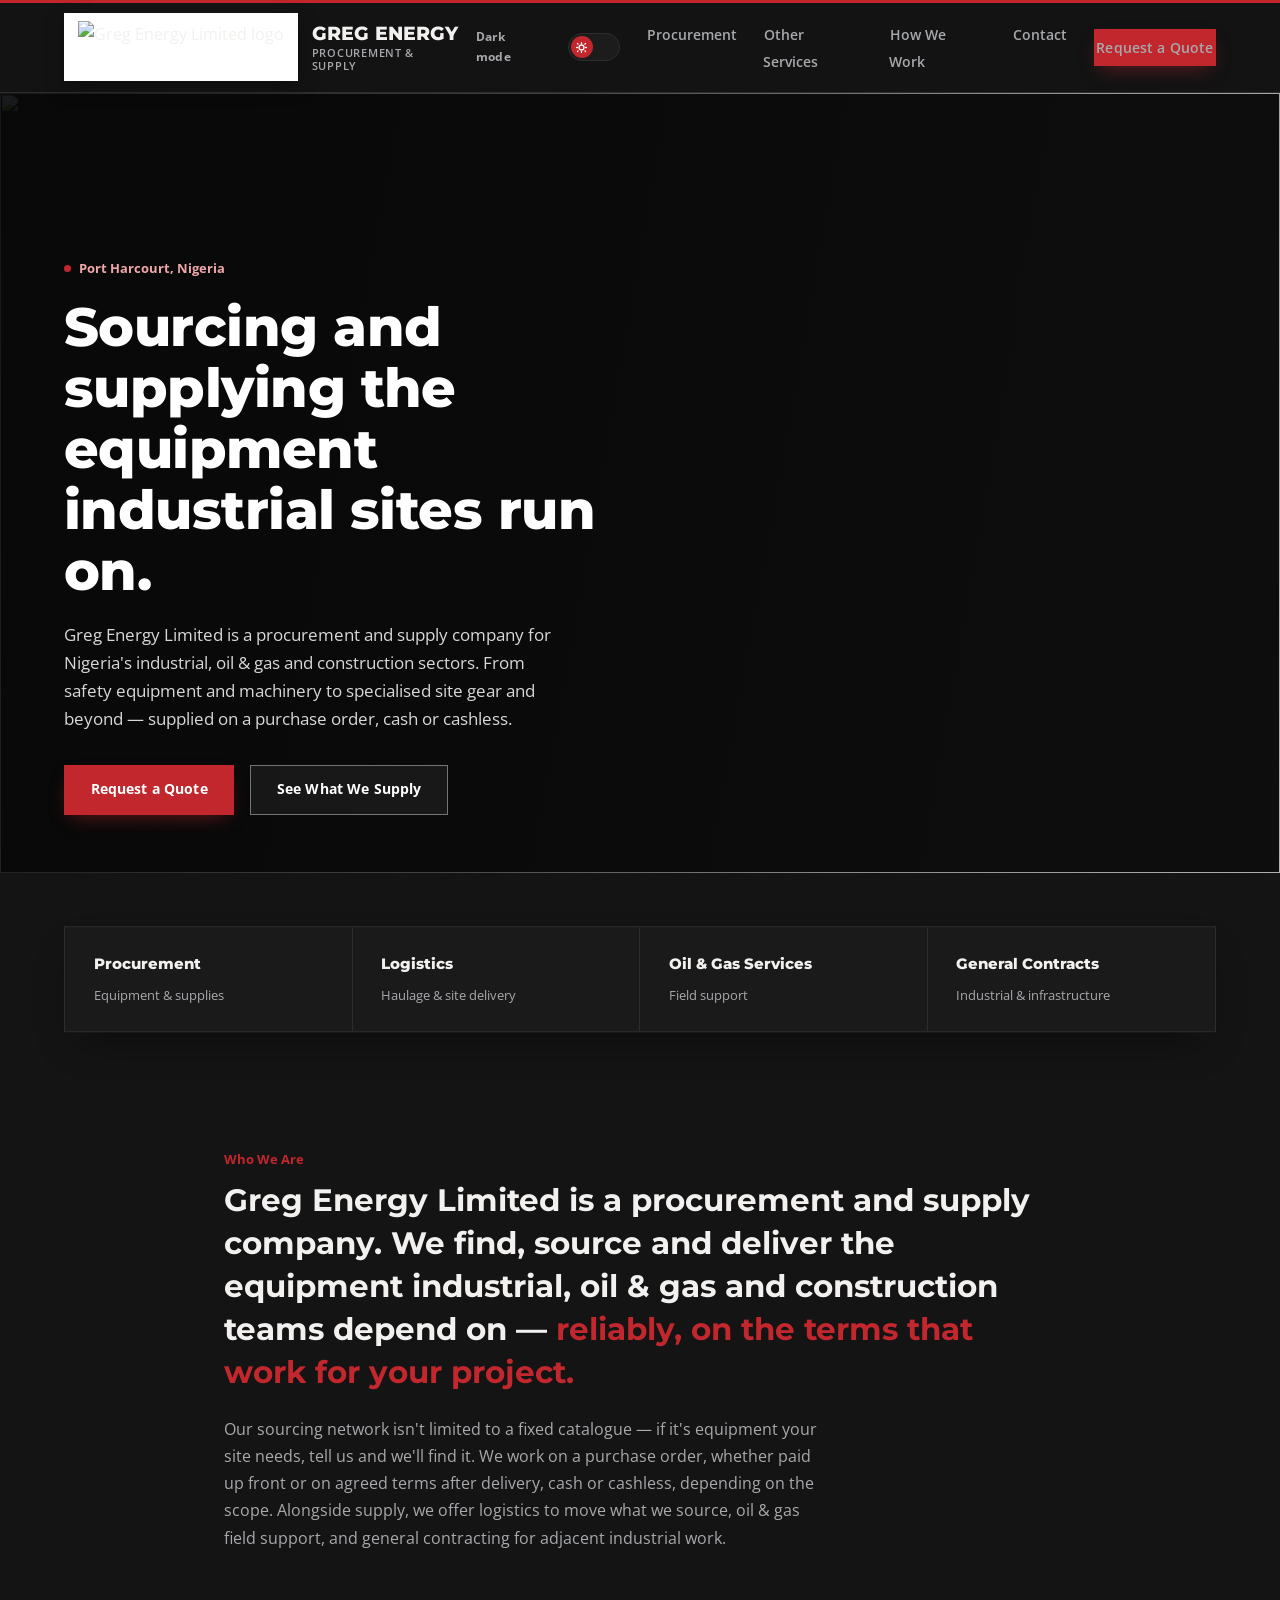
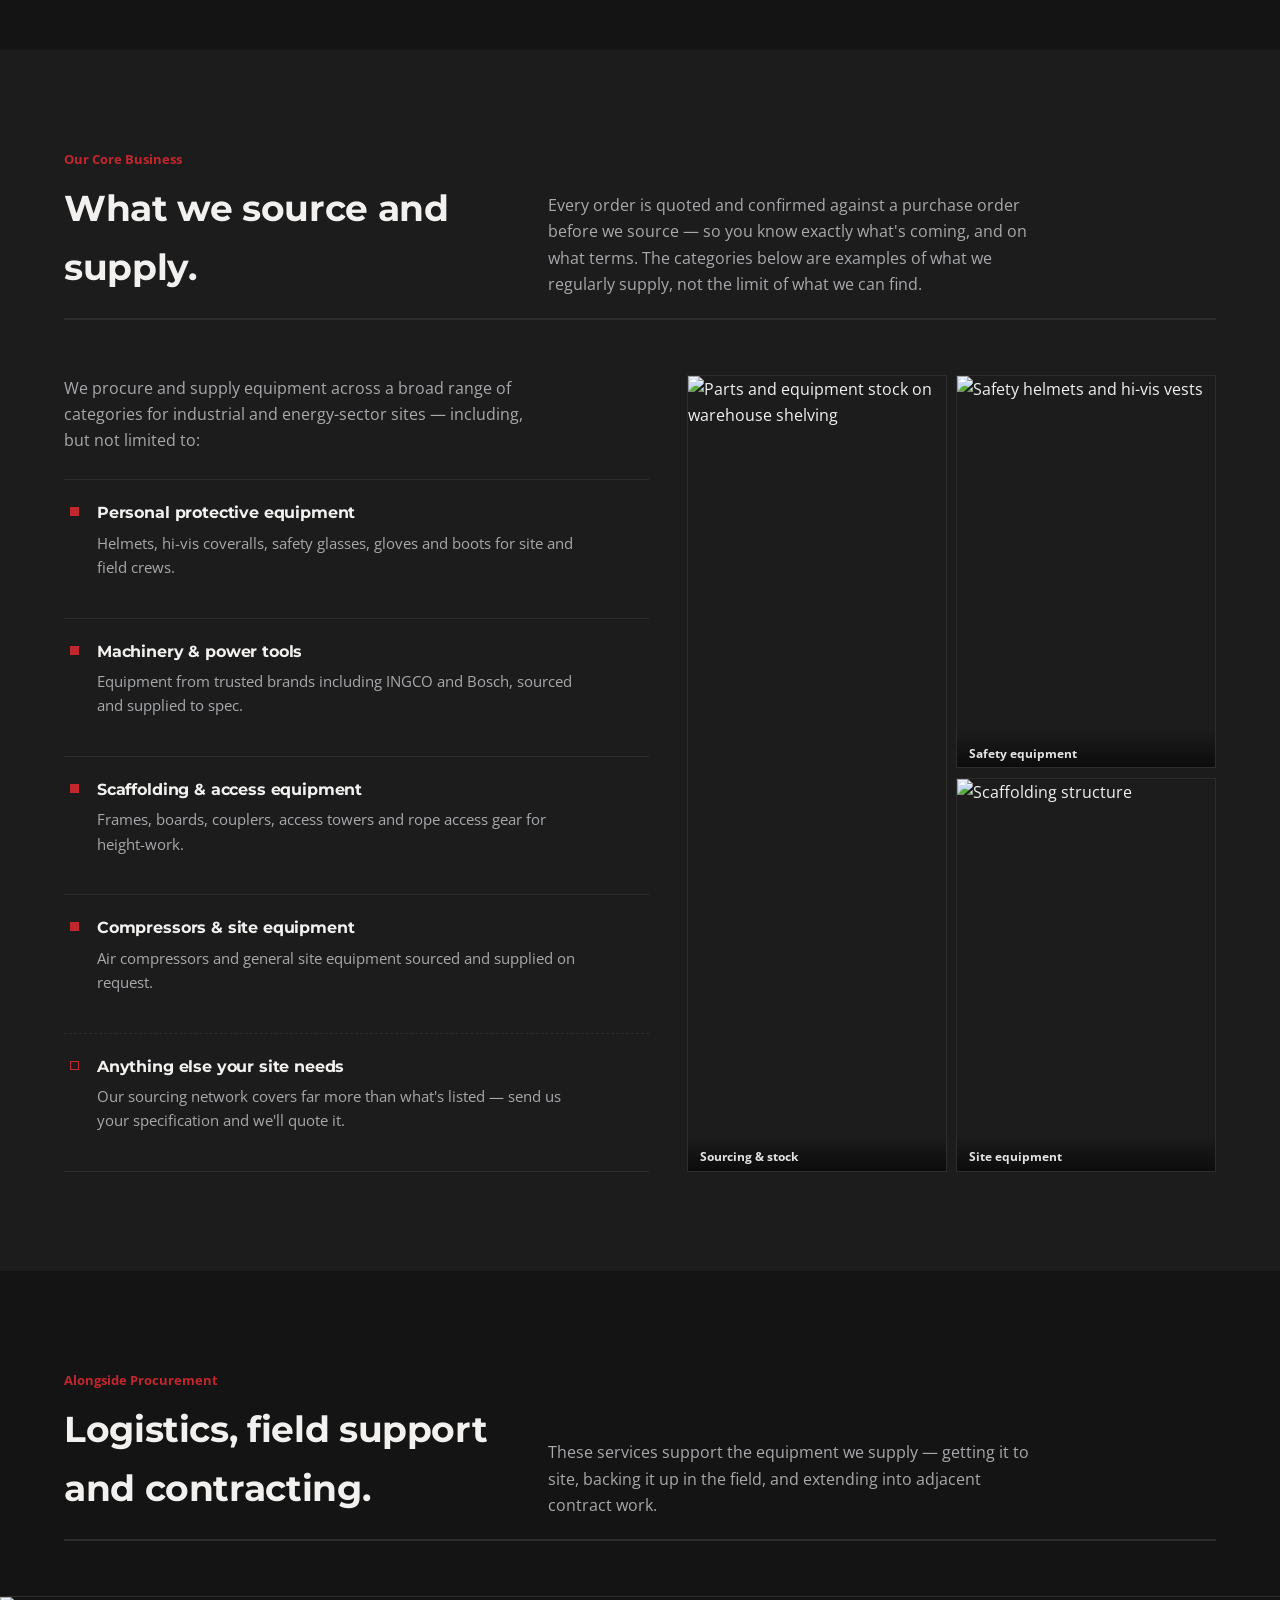
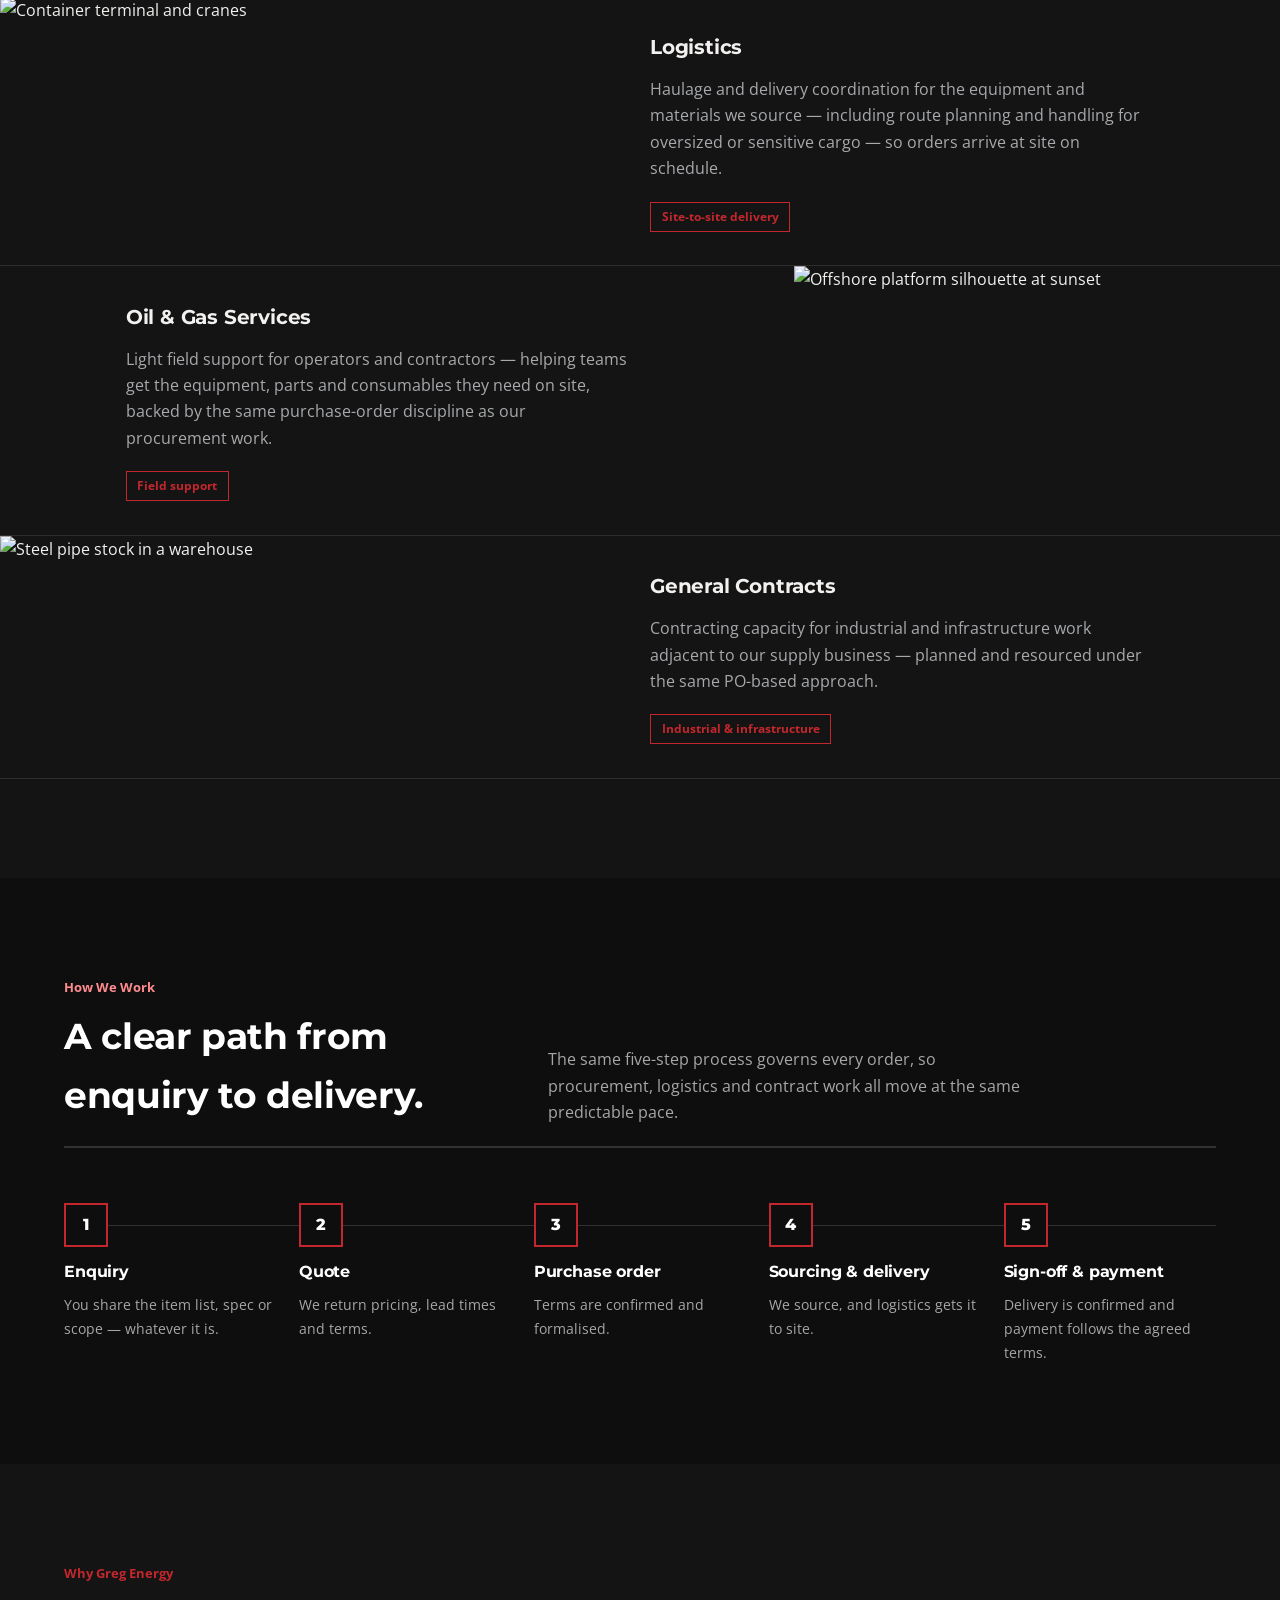
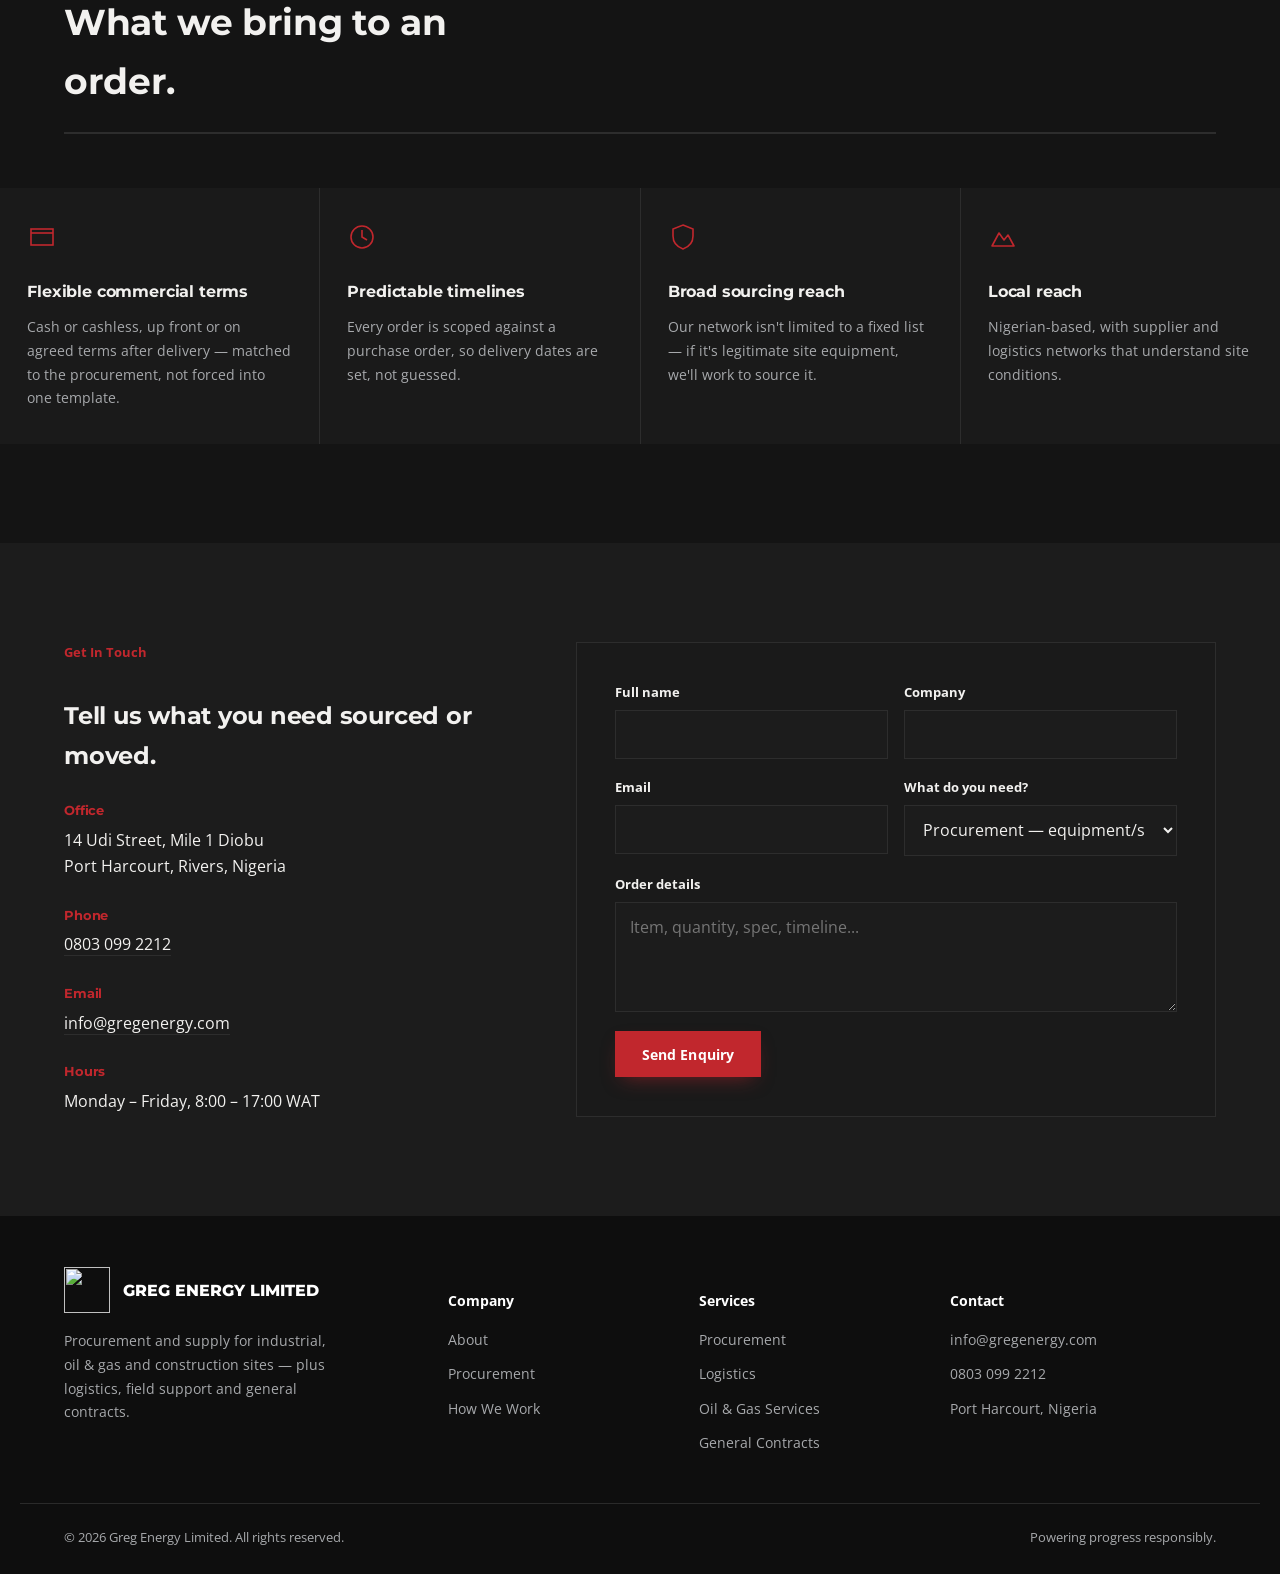
==== index.html @ b5741f20 "initial commit" ====
<!DOCTYPE html>
<html lang="en" data-theme="dark">
<head>
<meta charset="UTF-8">
<meta name="viewport" content="width=device-width, initial-scale=1.0, viewport-fit=cover">
<meta name="theme-color" content="#141414">
<title>Greg Energy Limited — Procurement &amp; Supply</title>
<meta name="description" content="Greg Energy Limited sources and supplies equipment for industrial, oil &amp; gas and construction sites — plus logistics, field support and general contracting.">
<link rel="preconnect" href="https://fonts.googleapis.com">
<link rel="preconnect" href="https://fonts.gstatic.com" crossorigin>
<link href="https://fonts.googleapis.com/css2?family=Montserrat:wght@600;700;800&family=Open+Sans:wght@400;500;600;700&display=swap" rel="stylesheet">
<style>
  :root{
    --red:#C1272D;
    --red-light:#E14A50;
    --red-dark:#8f1c21;
    --charcoal:#1A1A1A;
    --steel:#A7A9AC;
    --white:#FFFFFF;
    --max:1240px;
    --gap:clamp(1.5rem,3vw,3rem);
    --ease:cubic-bezier(.22,.85,.32,1);
  }

  /* ---- Dark theme (default) ---- */
  html[data-theme="dark"]{
    --bg:#141414; --bg-elevated:#1c1c1c; --bg-deep:#0e0e0e;
    --text:#F2F1EF; --text-muted:#A7A9AC; --text-faint:#7c7d7f;
    --border:#2d2d2d; --surface:#1a1a1a; --surface-hover:#222222;
    --nav-bg:rgba(20,20,20,0.82);
    --shadow:0 18px 40px -18px rgba(0,0,0,0.6);
    --input-bg:#1c1c1c;
  }
  /* ---- Light theme ---- */
  html[data-theme="light"]{
    --bg:#FFFFFF; --bg-elevated:#F4F4F3; --bg-deep:#1A1A1A;
    --text:#151515; --text-muted:#57585a; --text-faint:#8a8b8d;
    --border:#E7E7E8; --surface:#FFFFFF; --surface-hover:#F7F7F6;
    --nav-bg:rgba(255,255,255,0.88);
    --shadow:0 18px 40px -18px rgba(20,20,20,0.16);
    --input-bg:#FFFFFF;
  }

  *{box-sizing:border-box;-webkit-tap-highlight-color:transparent;}
  html{scroll-behavior:smooth;}
  body{margin:0;font-family:'Open Sans',sans-serif;color:var(--text);background:var(--bg);-webkit-font-smoothing:antialiased;line-height:1.65;overflow-x:hidden;transition:background 0.35s var(--ease), color 0.35s var(--ease);}
  body.menu-open{overflow:hidden;}
  h1,h2,h3,h4{font-family:'Montserrat',sans-serif;margin:0;color:var(--text);letter-spacing:-0.01em;}
  p{margin:0;}
  a{color:inherit;text-decoration:none;}
  img{max-width:100%;display:block;}
  .wrap{max-width:var(--max);margin:0 auto;padding:0 clamp(1.25rem,4vw,2.75rem);}
  ul{margin:0;padding:0;list-style:none;}
  button{font-family:inherit;cursor:pointer;}
  ::selection{background:var(--red);color:#fff;}
  a:focus-visible, button:focus-visible, input:focus-visible, textarea:focus-visible, select:focus-visible{outline:2px solid var(--red);outline-offset:3px;}
  @media (prefers-reduced-motion: reduce){*{animation-duration:0.001ms !important; animation-iteration-count:1 !important; transition-duration:0.001ms !important; scroll-behavior:auto !important;}}

  /* ============ HEADER ============ */
  /* The header follows the page theme (dark bg in dark mode, white in light mode) — it does not force one fixed color. */
  header{position:sticky;top:0;z-index:100;background:var(--nav-bg);backdrop-filter:blur(12px);-webkit-backdrop-filter:blur(12px);border-bottom:1px solid var(--border);border-top:3px solid var(--red);transition:background 0.35s var(--ease), border-color 0.35s var(--ease);}
  .nav{display:flex;align-items:center;justify-content:space-between;padding:0.65rem clamp(1.25rem,4vw,2.75rem);max-width:var(--max);margin:0 auto;gap:1rem;}
  .brand{display:flex;align-items:center;gap:0.85rem;}
  /* The logo file itself never changes. In dark mode its black wordmark needs a light plate behind it to stay legible —
     that plate is a presentation choice for contrast, not an edit to the logo image. In light mode no plate is needed. */
  .logo-plate{display:flex;align-items:center;flex:none;transition:background 0.3s var(--ease), padding 0.3s var(--ease);}
  html[data-theme="dark"] .logo-plate{background:#fff;padding:8px 14px;box-shadow:0 6px 18px rgba(0,0,0,0.35);}
  .brand .logo-mark{height:52px;width:auto;object-fit:contain;display:block;}
  .brand-text{font-family:'Montserrat',sans-serif;font-weight:800;font-size:1.16rem;color:var(--text);line-height:1.15;}
  .brand-text span{display:block;font-family:'Open Sans',sans-serif;font-weight:600;font-size:0.66rem;color:var(--text-muted);letter-spacing:0.07em;margin-top:3px;}
  .nav-right{display:flex;align-items:center;gap:clamp(1rem,2vw,1.8rem);}
  .theme-label{font-size:0.76rem;font-weight:700;color:var(--text-muted);letter-spacing:0.02em;}
  .nav-links{display:flex;align-items:center;gap:clamp(1.1rem,2vw,2rem);}
  .nav-links a{font-size:0.89rem;font-weight:600;color:var(--text-muted);position:relative;padding:0.35rem 0.1rem;transition:color 0.25s var(--ease);}
  .nav-links a::after{content:"";position:absolute;left:50%;bottom:0;width:0;height:2px;background:var(--red);transition:width 0.3s var(--ease), left 0.3s var(--ease);}
  .nav-links a:hover{color:var(--text);}
  .nav-links a:hover::after{width:100%;left:0;}

  /* Theme toggle switch */
  .theme-toggle{
    position:relative;width:52px;height:28px;border-radius:999px;
    background:var(--bg-elevated);border:1px solid var(--border);
    display:inline-flex;align-items:center;padding:2px;flex:none;
    transition:background 0.3s var(--ease), border-color 0.3s var(--ease);
  }
  .theme-toggle .knob{
    width:22px;height:22px;border-radius:50%;background:var(--red);
    display:flex;align-items:center;justify-content:center;color:#fff;
    transform:translateX(0);transition:transform 0.32s var(--ease), background 0.3s var(--ease);
  }
  html[data-theme="light"] .theme-toggle .knob{transform:translateX(24px);}
  .theme-toggle svg{width:13px;height:13px;}

  /* Buttons — refined system */
  .btn{
    display:inline-flex;align-items:center;justify-content:center;gap:0.5rem;
    padding:0.8rem 1.6rem;font-weight:700;font-size:0.87rem;letter-spacing:0.01em;
    border:1.5px solid transparent;white-space:nowrap;position:relative;
    transition:transform 0.28s var(--ease), box-shadow 0.28s var(--ease), background 0.28s var(--ease), border-color 0.28s var(--ease), color 0.28s var(--ease);
  }
  .btn-primary{background:var(--red);color:#fff;border-color:var(--red);box-shadow:0 8px 20px -8px rgba(193,39,45,0.55);}
  .btn-primary:hover{background:var(--red-dark);border-color:var(--red-dark);transform:translateY(-2px);box-shadow:0 14px 28px -10px rgba(193,39,45,0.65);}
  .btn-primary:active{transform:translateY(0);box-shadow:0 6px 14px -8px rgba(193,39,45,0.5);}

  .btn-outline{background:transparent;color:var(--text);border-color:var(--border);}
  .btn-outline:hover{border-color:var(--text);background:var(--surface-hover);transform:translateY(-2px);}
  .btn-outline:active{transform:translateY(0);}

  .btn-outline-light{background:rgba(255,255,255,0.06);color:#fff;border-color:rgba(255,255,255,0.4);}
  .btn-outline-light:hover{background:#fff;color:var(--charcoal);border-color:#fff;transform:translateY(-2px);}

  .btn-ghost{background:transparent;color:var(--text-muted);border-color:transparent;padding:0.8rem 0.2rem;}
  .btn-ghost:hover{color:var(--red);}

  .menu-toggle{display:none;background:none;border:none;padding:0.6rem;min-width:44px;min-height:44px;}
  .menu-toggle span{display:block;width:22px;height:2px;background:var(--h-text);margin:5px 0;transition:transform 0.25s var(--ease), opacity 0.25s var(--ease);}
  .menu-toggle[aria-expanded="true"] span:nth-child(1){transform:translateY(7px) rotate(45deg);}
  .menu-toggle[aria-expanded="true"] span:nth-child(2){opacity:0;}
  .menu-toggle[aria-expanded="true"] span:nth-child(3){transform:translateY(-7px) rotate(-45deg);}

  /* ============ HERO ============ */
  .hero{position:relative;min-height:min(90vh,780px);display:flex;align-items:flex-end;overflow:hidden;background:var(--bg-deep);}
  .hero-bg{position:absolute;inset:0;z-index:0;overflow:hidden;}
  .hero-bg img{width:100%;height:100%;object-fit:cover;object-position:center 40%;animation:kenburns 26s ease-in-out infinite alternate;}
  @keyframes kenburns{from{transform:scale(1);}to{transform:scale(1.09);}}
  .hero-bg::after{content:"";position:absolute;inset:0;background:linear-gradient(100deg, rgba(8,8,8,0.92) 0%, rgba(8,8,8,0.68) 40%, rgba(8,8,8,0.28) 70%, rgba(8,8,8,0.08) 100%);}
  .hero-content{position:relative;z-index:2;padding:clamp(3rem,8vw,5rem) 0 clamp(2.4rem,6vw,3.6rem);width:100%;}
  .eyebrow{display:inline-flex;align-items:center;gap:0.5rem;color:#f0a6a9;font-size:0.82rem;font-weight:700;margin-bottom:1.1rem;}
  .eyebrow::before{content:"";width:7px;height:7px;background:var(--red);border-radius:50%;}
  .hero-content h1{color:#fff;font-size:clamp(2rem,4.4vw,3.4rem);font-weight:800;line-height:1.12;max-width:16ch;}
  .hero-content p.lede{color:#d8d8d8;font-size:1.06rem;max-width:50ch;margin-top:1.2rem;}
  .hero-ctas{display:flex;gap:1rem;margin-top:2rem;flex-wrap:wrap;}

  .hero-card{
    position:relative;z-index:3;background:var(--surface);
    max-width:var(--max);margin:0 auto;border:1px solid var(--border);
    transform:translateY(50%);display:grid;grid-template-columns:repeat(4,1fr);
    box-shadow:var(--shadow);
  }
  .hero-card > div{padding:1.5rem clamp(1rem,2.5vw,1.8rem);border-right:1px solid var(--border);transition:background 0.25s var(--ease);}
  .hero-card > div:hover{background:var(--surface-hover);}
  .hero-card > div:last-child{border-right:none;}
  .hero-card strong{display:block;font-family:'Montserrat',sans-serif;font-weight:800;color:var(--text);font-size:0.96rem;margin-bottom:0.3rem;}
  .hero-card span{color:var(--text-muted);font-size:0.82rem;}
  .hero-spacer{height:clamp(2.6rem,7vw,4.4rem);background:var(--bg);}

  /* ============ SECTIONS ============ */
  section{padding:clamp(3.6rem,8vw,6.2rem) 0;}
  .section-head{display:grid;grid-template-columns:0.8fr 1.2fr;gap:var(--gap);margin-bottom:clamp(2.2rem,5vw,3.4rem);align-items:end;border-bottom:2px solid var(--border);padding-bottom:1.3rem;}
  .section-head h2{font-size:clamp(1.6rem,2.8vw,2.3rem);}
  .section-head .lede{color:var(--text-muted);font-size:1rem;max-width:54ch;}
  .kicker{font-weight:700;color:var(--red);font-size:0.83rem;display:block;margin-bottom:0.5rem;}

  .section-alt{background:var(--bg-elevated);}

  /* Positioning */
  .positioning .wrap{max-width:920px;}
  .positioning p.big{font-family:'Montserrat',sans-serif;font-weight:700;font-size:clamp(1.3rem,2.6vw,1.95rem);line-height:1.38;color:var(--text);}
  .positioning p.big em{font-style:normal;color:var(--red);}
  .positioning p.sub{margin-top:1.3rem;color:var(--text-muted);font-size:1.03rem;max-width:66ch;}

  /* Procurement */
  .cat-grid{display:grid;grid-template-columns:1.05fr 0.95fr;gap:var(--gap);align-items:stretch;}
  .cat-copy p{color:var(--text-muted);font-size:1rem;margin-bottom:1.2rem;max-width:54ch;}
  .cat-items{display:grid;gap:0;margin-top:1.6rem;}
  .cat-item{display:flex;gap:1.1rem;padding:1.2rem 0.4rem;border-top:1px solid var(--border);align-items:flex-start;transition:padding-left 0.3s var(--ease), background 0.3s var(--ease);}
  .cat-item:last-child{border-bottom:1px solid var(--border);}
  .cat-item:hover{padding-left:0.9rem;background:var(--bg-elevated);}
  .cat-item .mark{flex:none;width:9px;height:9px;margin-top:0.5rem;background:var(--red);transition:transform 0.3s var(--ease);}
  .cat-item:hover .mark{transform:scale(1.5);}
  .cat-item div h4{font-size:1.03rem;margin-bottom:0.25rem;}
  .cat-item div p{color:var(--text-muted);font-size:0.92rem;}
  .cat-item.more{border-top:1px dashed var(--border);}
  .cat-item.more .mark{background:transparent;border:1.5px solid var(--red);}

  .cat-photos{display:grid;grid-template-columns:1fr 1fr;grid-template-rows:1fr 1fr;gap:0.6rem;}
  .cat-photos figure{margin:0;overflow:hidden;position:relative;border:1px solid var(--border);}
  .cat-photos img{width:100%;height:100%;object-fit:cover;transition:transform 0.6s var(--ease);}
  .cat-photos figure:hover img{transform:scale(1.08);}
  .cat-photos figure.tall{grid-row:span 2;}
  .cat-photos figcaption{position:absolute;left:0;right:0;bottom:0;background:linear-gradient(0deg, rgba(0,0,0,0.72), transparent);color:#fff;font-size:0.72rem;font-weight:700;padding:0.7rem 0.75rem 0.55rem;transform:translateY(4px);opacity:0.88;transition:transform 0.35s var(--ease), opacity 0.35s var(--ease);}
  .cat-photos figure:hover figcaption{transform:translateY(0);opacity:1;}

  /* Services strip */
  .services-list{display:grid;gap:0;}
  .service-row{display:grid;grid-template-columns:0.9fr 1.4fr;gap:var(--gap);padding:0;border-bottom:1px solid var(--border);align-items:stretch;}
  .service-row:first-child{border-top:1px solid var(--border);}
  .service-photo{position:relative;min-height:230px;overflow:hidden;}
  .service-photo img{width:100%;height:100%;object-fit:cover;position:absolute;inset:0;transition:transform 0.7s var(--ease);}
  .service-row:hover .service-photo img{transform:scale(1.06);}
  .service-text{padding:2.1rem 0;display:flex;flex-direction:column;justify-content:center;gap:0.75rem;}
  .service-text h3{font-size:1.28rem;transition:color 0.25s var(--ease);}
  .service-row:hover .service-text h3{color:var(--red);}
  .service-text p{color:var(--text-muted);max-width:56ch;}
  .service-text .tag{display:inline-flex;align-items:center;margin-top:0.5rem;font-size:0.76rem;font-weight:700;color:var(--red);border:1px solid var(--red);padding:0.25rem 0.65rem;width:fit-content;transition:background 0.25s var(--ease), color 0.25s var(--ease);}
  .service-row:hover .tag{background:var(--red);color:#fff;}
  @media (min-width:901px){
    .service-row:nth-child(even){grid-template-columns:1.4fr 0.9fr;}
    .service-row:nth-child(even) .service-photo{order:2;}
  }

  /* Process */
  .process{background:var(--bg-deep);color:#fff;}
  .process .section-head{border-bottom-color:#333;}
  .process .section-head h2, .process .kicker{color:#fff;}
  .process .kicker{color:#ff8b8f;}
  .process .lede{color:#a7a7a7;}
  .process-track{display:grid;grid-template-columns:repeat(5,1fr);gap:1.4rem;position:relative;}
  .process-track::before{content:"";position:absolute;top:22px;left:0;right:0;height:1px;background:rgba(255,255,255,0.14);}
  .step{position:relative;padding-top:3.5rem;}
  .step .dot{position:absolute;top:0;left:0;width:44px;height:44px;border:2px solid var(--red);background:var(--bg-deep);display:flex;align-items:center;justify-content:center;font-family:'Montserrat',sans-serif;font-weight:800;color:#fff;transition:background 0.3s var(--ease), transform 0.3s var(--ease);}
  .step:hover .dot{background:var(--red);transform:scale(1.08);}
  .step h4{color:#fff;font-size:1rem;margin-bottom:0.5rem;}
  .step p{color:#a7a7a7;font-size:0.9rem;}

  /* Why us */
  .why-grid{display:grid;grid-template-columns:repeat(4,1fr);gap:1px;background:var(--border);}
  .why-card{background:var(--surface);padding:2.1rem 1.7rem;transition:background 0.3s var(--ease), transform 0.3s var(--ease);position:relative;}
  .why-card::before{content:"";position:absolute;top:0;left:0;right:0;height:3px;background:var(--red);transform:scaleX(0);transform-origin:left;transition:transform 0.35s var(--ease);}
  .why-card:hover{background:var(--surface-hover);transform:translateY(-4px);}
  .why-card:hover::before{transform:scaleX(1);}
  .why-card svg{margin-bottom:1.2rem;}
  .why-card h3{font-size:1.03rem;margin-bottom:0.6rem;}
  .why-card p{color:var(--text-muted);font-size:0.9rem;}

  /* Contact */
  .contact-grid{display:grid;grid-template-columns:0.85fr 1.15fr;gap:var(--gap);}
  .contact-info{display:flex;flex-direction:column;gap:1.5rem;}
  .info-block h4{font-size:0.84rem;color:var(--red);font-weight:700;margin-bottom:0.4rem;}
  .info-block p{color:var(--text);font-size:0.98rem;}
  .info-block a{border-bottom:1px solid var(--border);transition:border-color 0.25s var(--ease), color 0.25s var(--ease);}
  .info-block a:hover{color:var(--red);border-color:var(--red);}
  .contact-form{background:var(--surface);border:1px solid var(--border);padding:clamp(1.7rem,3vw,2.5rem);}
  .form-row{display:grid;grid-template-columns:1fr 1fr;gap:1rem;}
  .field{margin-bottom:1.15rem;display:flex;flex-direction:column;gap:0.4rem;}
  .field label{font-size:0.82rem;font-weight:700;color:var(--text);}
  .field input,.field select,.field textarea{border:1px solid var(--border);background:var(--input-bg);padding:0.78rem 0.9rem;font-family:inherit;font-size:16px;color:var(--text);width:100%;transition:border-color 0.25s var(--ease), box-shadow 0.25s var(--ease);}
  .field textarea{resize:vertical;min-height:110px;}
  .field input:focus,.field select:focus,.field textarea:focus{border-color:var(--red);box-shadow:0 0 0 3px rgba(193,39,45,0.15);outline:none;}
  .field select{cursor:pointer;}

  /* Footer */
  footer{background:var(--bg-deep);color:var(--steel);padding:3.2rem 0 1.6rem;}
  .footer-grid{display:grid;grid-template-columns:1.3fr 0.8fr 0.8fr 1fr;gap:var(--gap);padding-bottom:2.4rem;border-bottom:1px solid #2a2a2a;}
  .footer-brand{display:flex;gap:0.8rem;align-items:center;margin-bottom:1rem;}
  .footer-brand .logo-chip{width:46px;height:46px;box-shadow:none;}
  .footer-brand img{height:100%;width:100%;object-fit:contain;}
  .footer-brand span{font-family:'Montserrat',sans-serif;font-weight:800;color:#fff;font-size:1.02rem;}
  footer h5{color:#fff;font-size:0.85rem;font-weight:700;margin-bottom:1rem;}
  footer ul li{margin-bottom:0.65rem;font-size:0.9rem;}
  footer ul li a{transition:color 0.25s var(--ease), padding-left 0.25s var(--ease);display:inline-block;}
  footer ul li a:hover{color:#fff;padding-left:4px;}
  .foot-bottom{padding-top:1.4rem;display:flex;justify-content:space-between;flex-wrap:wrap;gap:0.6rem;font-size:0.82rem;}

  .mobile-cta{display:none;}

  @media (max-width:900px){
    body{padding-bottom:72px;}
    .nav-right{gap:0.7rem;}
    .theme-label{display:none;}
    html[data-theme="dark"] .logo-plate{padding:6px 10px;}
    .brand .logo-mark{height:44px;}
    .brand-text{font-size:1rem;}
    .brand-text span{display:none;}
    .nav-links{position:fixed;top:64px;left:0;right:0;bottom:0;background:var(--bg);flex-direction:column;align-items:flex-start;gap:0;padding:0.5rem clamp(1.25rem,4vw,2.5rem) 1.2rem;border-bottom:1px solid var(--border);transform:translateY(-8px);opacity:0;pointer-events:none;transition:transform 0.22s var(--ease), opacity 0.22s var(--ease);overflow-y:auto;z-index:99;}
    .nav-links.open{transform:translateY(0);opacity:1;pointer-events:auto;}
    .nav-links a{padding:1.05rem 0;width:100%;font-size:1.05rem;border-bottom:1px solid var(--border);color:var(--text);}
    .nav-links a::after{display:none;}
    .nav-cta-item{display:none;} /* the sticky bottom bar already offers Request a Quote on mobile — no need to repeat it here */
    .menu-toggle{display:block;}
    .hero{min-height:auto;padding-top:1rem;}
    .hero-card{grid-template-columns:1fr 1fr;transform:none;margin-top:-1px;}
    .hero-card > div{border-bottom:1px solid var(--border);}
    .hero-spacer{display:none;}
    .section-head{grid-template-columns:1fr;}
    .cat-grid{grid-template-columns:1fr;}
    .cat-photos{display:flex;overflow-x:auto;scroll-snap-type:x mandatory;gap:0.7rem;grid-template-columns:unset;grid-template-rows:unset;-webkit-overflow-scrolling:touch;padding-bottom:0.4rem;}
    .cat-photos figure{flex:0 0 78%;scroll-snap-align:start;aspect-ratio:4/3;}
    .cat-photos figure.tall{grid-row:unset;}
    .service-row, .service-row:nth-child(even){grid-template-columns:1fr;}
    .service-row:nth-child(even) .service-photo{order:0;}
    .service-photo{min-height:200px;}
    .process-track{grid-template-columns:1fr 1fr;}
    .why-grid{grid-template-columns:1fr 1fr;}
    .contact-grid{grid-template-columns:1fr;}
    .form-row{grid-template-columns:1fr;}
    .footer-grid{grid-template-columns:1fr 1fr;}

    .mobile-cta{display:flex;position:fixed;bottom:0;left:0;right:0;z-index:90;background:var(--bg-deep);padding:0.65rem clamp(1rem,4vw,1.5rem);padding-bottom:calc(0.65rem + env(safe-area-inset-bottom));gap:0.6rem;box-shadow:0 -8px 24px rgba(0,0,0,0.3);}
    .mobile-cta a{flex:1;min-height:46px;}
  }
  @media (max-width:560px){
    .hero-card{grid-template-columns:1fr;}
    .cat-photos figure{flex:0 0 84%;}
    .process-track{grid-template-columns:1fr;}
    .process-track::before{display:none;}
    .why-grid{grid-template-columns:1fr;}
    .footer-grid{grid-template-columns:1fr;}
  }
  @media (hover:none){
    .btn-primary:hover, .btn-outline:hover, .btn-outline-light:hover{transform:none;}
  }
</style>
</head>
<body>

<header>
  <nav class="nav">
    <a href="#top" class="brand">
      <span class="logo-plate"><img class="logo-mark" src="assets/logo.png" alt="Greg Energy Limited logo"></span>
      <span class="brand-text">GREG ENERGY<span>PROCUREMENT &amp; SUPPLY</span></span>
    </a>
    <div class="nav-right">
      <span class="theme-label" id="themeLabel">Dark mode</span>
      <button class="theme-toggle" id="themeToggle" role="switch" aria-checked="true" aria-label="Toggle light and dark theme">
        <span class="knob">
          <svg id="knobIcon" viewBox="0 0 24 24" fill="none" stroke="currentColor" stroke-width="2.4" stroke-linecap="round"><path d="M12 3v1.5M12 19.5V21M4.6 4.6l1.1 1.1M18.3 18.3l1.1 1.1M3 12h1.5M19.5 12H21M4.6 19.4l1.1-1.1M18.3 5.7l1.1-1.1"/><circle cx="12" cy="12" r="4.6"/></svg>
        </span>
      </button>
      <button class="menu-toggle" aria-label="Toggle menu" aria-expanded="false" id="menuToggle"><span></span><span></span><span></span></button>
      <ul class="nav-links" id="navLinks">
        <li><a href="#procurement">Procurement</a></li>
        <li><a href="#services">Other Services</a></li>
        <li><a href="#process">How We Work</a></li>
        <li><a href="#contact">Contact</a></li>
        <li class="nav-cta-item"><a href="#contact" class="btn btn-primary">Request a Quote</a></li>
      </ul>
    </div>
  </nav>
</header>

<div class="mobile-cta">
  <a href="tel:08030992212" class="btn btn-outline-light">Call Us</a>
  <a href="#contact" class="btn btn-primary">Request a Quote</a>
</div>

<main id="top">

  <!-- HERO -->
  <section class="hero" style="padding:0;">
    <div class="hero-bg"><img src="assets/img/hero-port.jpg" alt=""></div>
    <div class="hero-content">
      <div class="wrap">
        <span class="eyebrow">Port Harcourt, Nigeria</span>
        <h1>Sourcing and supplying the equipment industrial sites run on.</h1>
        <p class="lede">Greg Energy Limited is a procurement and supply company for Nigeria's industrial, oil &amp; gas and construction sectors. From safety equipment and machinery to specialised site gear and beyond — supplied on a purchase order, cash or cashless.</p>
        <div class="hero-ctas">
          <a href="#contact" class="btn btn-primary">Request a Quote</a>
          <a href="#procurement" class="btn btn-outline-light">See What We Supply</a>
        </div>
      </div>
    </div>
  </section>
  <div class="wrap">
    <div class="hero-card">
      <div><strong>Procurement</strong><span>Equipment &amp; supplies</span></div>
      <div><strong>Logistics</strong><span>Haulage &amp; site delivery</span></div>
      <div><strong>Oil &amp; Gas Services</strong><span>Field support</span></div>
      <div><strong>General Contracts</strong><span>Industrial &amp; infrastructure</span></div>
    </div>
  </div>
  <div class="hero-spacer"></div>

  <!-- POSITIONING -->
  <section class="positioning" id="about">
    <div class="wrap">
      <span class="kicker">Who We Are</span>
      <p class="big">Greg Energy Limited is a procurement and supply company. We find, source and deliver the equipment industrial, oil &amp; gas and construction teams depend on — <em>reliably, on the terms that work for your project.</em></p>
      <p class="sub">Our sourcing network isn't limited to a fixed catalogue — if it's equipment your site needs, tell us and we'll find it. We work on a purchase order, whether paid up front or on agreed terms after delivery, cash or cashless, depending on the scope. Alongside supply, we offer logistics to move what we source, oil &amp; gas field support, and general contracting for adjacent industrial work.</p>
    </div>
  </section>

  <!-- PROCUREMENT -->
  <section id="procurement" class="section-alt">
    <div class="wrap">
      <div class="section-head">
        <div><span class="kicker">Our Core Business</span><h2>What we source and supply.</h2></div>
        <p class="lede">Every order is quoted and confirmed against a purchase order before we source — so you know exactly what's coming, and on what terms. The categories below are examples of what we regularly supply, not the limit of what we can find.</p>
      </div>
      <div class="cat-grid">
        <div class="cat-copy">
          <p>We procure and supply equipment across a broad range of categories for industrial and energy-sector sites — including, but not limited to:</p>
          <div class="cat-items">
            <div class="cat-item"><span class="mark"></span><div><h4>Personal protective equipment</h4><p>Helmets, hi-vis coveralls, safety glasses, gloves and boots for site and field crews.</p></div></div>
            <div class="cat-item"><span class="mark"></span><div><h4>Machinery &amp; power tools</h4><p>Equipment from trusted brands including INGCO and Bosch, sourced and supplied to spec.</p></div></div>
            <div class="cat-item"><span class="mark"></span><div><h4>Scaffolding &amp; access equipment</h4><p>Frames, boards, couplers, access towers and rope access gear for height-work.</p></div></div>
            <div class="cat-item"><span class="mark"></span><div><h4>Compressors &amp; site equipment</h4><p>Air compressors and general site equipment sourced and supplied on request.</p></div></div>
            <div class="cat-item more"><span class="mark"></span><div><h4>Anything else your site needs</h4><p>Our sourcing network covers far more than what's listed — send us your specification and we'll quote it.</p></div></div>
          </div>
        </div>
        <div class="cat-photos">
          <figure class="tall"><img src="assets/img/procurement-parts.jpg" alt="Parts and equipment stock on warehouse shelving"><figcaption>Sourcing &amp; stock</figcaption></figure>
          <figure><img src="assets/img/ppe-vests.jpg" alt="Safety helmets and hi-vis vests"><figcaption>Safety equipment</figcaption></figure>
          <figure><img src="assets/img/scaffolding.jpg" alt="Scaffolding structure"><figcaption>Site equipment</figcaption></figure>
        </div>
      </div>
    </div>
  </section>

  <!-- OTHER SERVICES -->
  <section id="services">
    <div class="wrap">
      <div class="section-head">
        <div><span class="kicker">Alongside Procurement</span><h2>Logistics, field support and contracting.</h2></div>
        <p class="lede">These services support the equipment we supply — getting it to site, backing it up in the field, and extending into adjacent contract work.</p>
      </div>
    </div>
    <div class="services-list">
      <div class="service-row">
        <div class="service-photo"><img src="assets/img/logistics-aerial.jpg" alt="Container terminal and cranes"></div>
        <div class="wrap service-text">
          <h3>Logistics</h3>
          <p>Haulage and delivery coordination for the equipment and materials we source — including route planning and handling for oversized or sensitive cargo — so orders arrive at site on schedule.</p>
          <span class="tag">Site-to-site delivery</span>
        </div>
      </div>
      <div class="service-row">
        <div class="service-photo"><img src="assets/img/oilgas-silhouette.jpg" alt="Offshore platform silhouette at sunset"></div>
        <div class="wrap service-text">
          <h3>Oil &amp; Gas Services</h3>
          <p>Light field support for operators and contractors — helping teams get the equipment, parts and consumables they need on site, backed by the same purchase-order discipline as our procurement work.</p>
          <span class="tag">Field support</span>
        </div>
      </div>
      <div class="service-row">
        <div class="service-photo"><img src="assets/img/pipe-warehouse.jpg" alt="Steel pipe stock in a warehouse"></div>
        <div class="wrap service-text">
          <h3>General Contracts</h3>
          <p>Contracting capacity for industrial and infrastructure work adjacent to our supply business — planned and resourced under the same PO-based approach.</p>
          <span class="tag">Industrial &amp; infrastructure</span>
        </div>
      </div>
    </div>
  </section>

  <!-- PROCESS -->
  <section class="process" id="process">
    <div class="wrap">
      <div class="section-head">
        <div><span class="kicker">How We Work</span><h2>A clear path from enquiry to delivery.</h2></div>
        <p class="lede">The same five-step process governs every order, so procurement, logistics and contract work all move at the same predictable pace.</p>
      </div>
      <div class="process-track">
        <div class="step"><div class="dot">1</div><h4>Enquiry</h4><p>You share the item list, spec or scope — whatever it is.</p></div>
        <div class="step"><div class="dot">2</div><h4>Quote</h4><p>We return pricing, lead times and terms.</p></div>
        <div class="step"><div class="dot">3</div><h4>Purchase order</h4><p>Terms are confirmed and formalised.</p></div>
        <div class="step"><div class="dot">4</div><h4>Sourcing &amp; delivery</h4><p>We source, and logistics gets it to site.</p></div>
        <div class="step"><div class="dot">5</div><h4>Sign-off &amp; payment</h4><p>Delivery is confirmed and payment follows the agreed terms.</p></div>
      </div>
    </div>
  </section>

  <!-- WHY US -->
  <section>
    <div class="wrap">
      <div class="section-head">
        <div><span class="kicker">Why Greg Energy</span><h2>What we bring to an order.</h2></div>
        <p class="lede">&nbsp;</p>
      </div>
    </div>
    <div class="why-grid">
      <div class="why-card">
        <svg width="30" height="30" viewBox="0 0 30 30"><rect x="4" y="7" width="22" height="16" stroke="#C1272D" stroke-width="1.6" fill="none"/><path d="M4 11h22" stroke="#C1272D" stroke-width="1.6"/></svg>
        <h3>Flexible commercial terms</h3>
        <p>Cash or cashless, up front or on agreed terms after delivery — matched to the procurement, not forced into one template.</p>
      </div>
      <div class="why-card">
        <svg width="30" height="30" viewBox="0 0 30 30"><circle cx="15" cy="15" r="11" stroke="#C1272D" stroke-width="1.6" fill="none"/><path d="M15 8v7l5 3" stroke="#C1272D" stroke-width="1.6" fill="none"/></svg>
        <h3>Predictable timelines</h3>
        <p>Every order is scoped against a purchase order, so delivery dates are set, not guessed.</p>
      </div>
      <div class="why-card">
        <svg width="30" height="30" viewBox="0 0 30 30"><path d="M15 3l10 4v7c0 7-4.5 11-10 13-5.5-2-10-6-10-13V7z" stroke="#C1272D" stroke-width="1.6" fill="none"/></svg>
        <h3>Broad sourcing reach</h3>
        <p>Our network isn't limited to a fixed list — if it's legitimate site equipment, we'll work to source it.</p>
      </div>
      <div class="why-card">
        <svg width="30" height="30" viewBox="0 0 30 30"><path d="M4 24l7-13 5 7 4-5 6 11z" stroke="#C1272D" stroke-width="1.6" fill="none" stroke-linejoin="round"/></svg>
        <h3>Local reach</h3>
        <p>Nigerian-based, with supplier and logistics networks that understand site conditions.</p>
      </div>
    </div>
  </section>

  <!-- CONTACT -->
  <section class="section-alt" id="contact">
    <div class="wrap contact-grid">
      <div class="contact-info">
        <span class="kicker">Get In Touch</span>
        <h2>Tell us what you need sourced or moved.</h2>
        <div class="info-block"><h4>Office</h4><p>14 Udi Street, Mile 1 Diobu<br>Port Harcourt, Rivers, Nigeria</p></div>
        <div class="info-block"><h4>Phone</h4><p><a href="tel:08030992212">0803 099 2212</a></p></div>
        <div class="info-block"><h4>Email</h4><p><a href="mailto:info@gregenergy.com">info@gregenergy.com</a></p></div>
        <div class="info-block"><h4>Hours</h4><p>Monday – Friday, 8:00 – 17:00 WAT</p></div>
      </div>
      <form class="contact-form" onsubmit="event.preventDefault(); this.querySelector('.form-success').style.display='block';">
        <div class="form-row">
          <div class="field"><label for="fname">Full name</label><input id="fname" type="text" required></div>
          <div class="field"><label for="company">Company</label><input id="company" type="text"></div>
        </div>
        <div class="form-row">
          <div class="field"><label for="email">Email</label><input id="email" type="email" required></div>
          <div class="field"><label for="category">What do you need?</label>
            <select id="category">
              <option>Procurement — equipment/supplies</option>
              <option>Logistics</option>
              <option>Oil &amp; Gas field support</option>
              <option>General contract</option>
              <option>Something else</option>
            </select>
          </div>
        </div>
        <div class="field"><label for="msg">Order details</label><textarea id="msg" required placeholder="Item, quantity, spec, timeline..."></textarea></div>
        <button type="submit" class="btn btn-primary">Send Enquiry</button>
        <p class="form-success" style="display:none;margin-top:0.9rem;color:var(--red);font-weight:600;font-size:0.9rem;">Thank you — your enquiry has been noted. We'll respond shortly.</p>
      </form>
    </div>
  </section>

</main>

<footer>
  <div class="wrap footer-grid">
    <div>
      <div class="footer-brand"><span class="logo-chip"><img src="assets/logo.png" alt=""></span><span>GREG ENERGY LIMITED</span></div>
      <p style="max-width:34ch;color:var(--steel);font-size:0.9rem;">Procurement and supply for industrial, oil &amp; gas and construction sites — plus logistics, field support and general contracts.</p>
    </div>
    <div><h5>Company</h5><ul><li><a href="#about">About</a></li><li><a href="#procurement">Procurement</a></li><li><a href="#process">How We Work</a></li></ul></div>
    <div><h5>Services</h5><ul><li><a href="#procurement">Procurement</a></li><li><a href="#services">Logistics</a></li><li><a href="#services">Oil &amp; Gas Services</a></li><li><a href="#services">General Contracts</a></li></ul></div>
    <div><h5>Contact</h5><ul><li><a href="mailto:info@gregenergy.com">info@gregenergy.com</a></li><li><a href="tel:08030992212">0803 099 2212</a></li><li>Port Harcourt, Nigeria</li></ul></div>
  </div>
  <div class="wrap foot-bottom">
    <span>© 2026 Greg Energy Limited. All rights reserved.</span>
    <span>Powering progress responsibly.</span>
  </div>
</footer>

<script>
  // ---- Mobile menu ----
  const toggle = document.getElementById('menuToggle');
  const links = document.getElementById('navLinks');
  function closeMenu(){ links.classList.remove('open'); toggle.setAttribute('aria-expanded','false'); document.body.classList.remove('menu-open'); }
  function openMenu(){ links.classList.add('open'); toggle.setAttribute('aria-expanded','true'); document.body.classList.add('menu-open'); }
  toggle.addEventListener('click', (e) => { e.stopPropagation(); links.classList.contains('open') ? closeMenu() : openMenu(); });
  links.querySelectorAll('a').forEach(a => a.addEventListener('click', closeMenu));
  document.addEventListener('click', (e) => { if (links.classList.contains('open') && !links.contains(e.target) && e.target !== toggle) closeMenu(); });
  document.addEventListener('keydown', (e) => { if (e.key === 'Escape' && links.classList.contains('open')) closeMenu(); });
  window.addEventListener('resize', () => { if (window.innerWidth > 900 && links.classList.contains('open')) closeMenu(); });

  // ---- Theme toggle (dark default). Tries to remember choice; falls back to in-memory only. ----
  // The header stays permanently white and the logo never changes — only the page body switches theme.
  const root = document.documentElement;
  const themeToggle = document.getElementById('themeToggle');
  const themeLabel = document.getElementById('themeLabel');

  function applyTheme(theme){
    root.setAttribute('data-theme', theme);
    themeToggle.setAttribute('aria-checked', theme === 'dark' ? 'true' : 'false');
    themeLabel.textContent = theme === 'dark' ? 'Dark mode' : 'Light mode';
  }

  let savedTheme = null;
  try { savedTheme = window.localStorage.getItem('ge-theme'); } catch (e) { /* storage unavailable in this preview — that's fine */ }
  applyTheme(savedTheme === 'light' ? 'light' : 'dark');

  themeToggle.addEventListener('click', () => {
    const next = root.getAttribute('data-theme') === 'dark' ? 'light' : 'dark';
    applyTheme(next);
    try { window.localStorage.setItem('ge-theme', next); } catch (e) { /* ignore */ }
  });
</script>

</body>
</html>
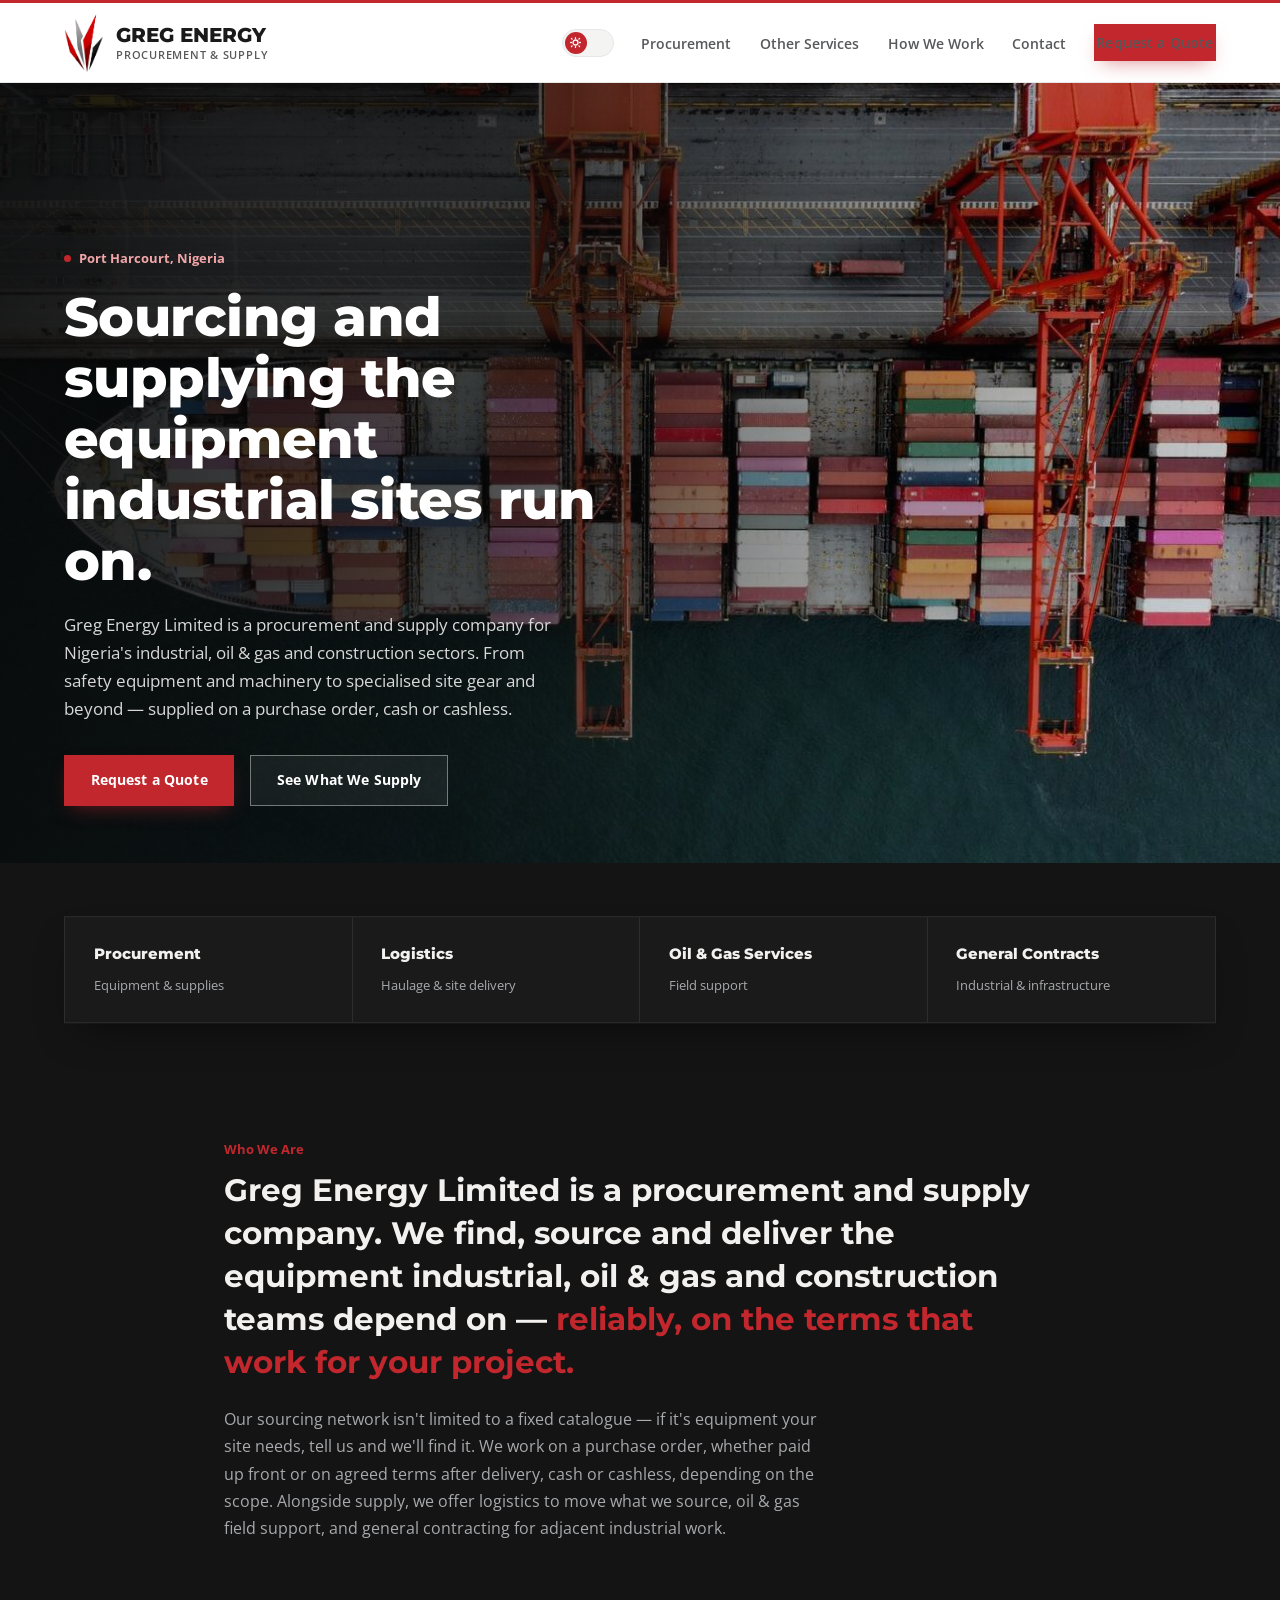
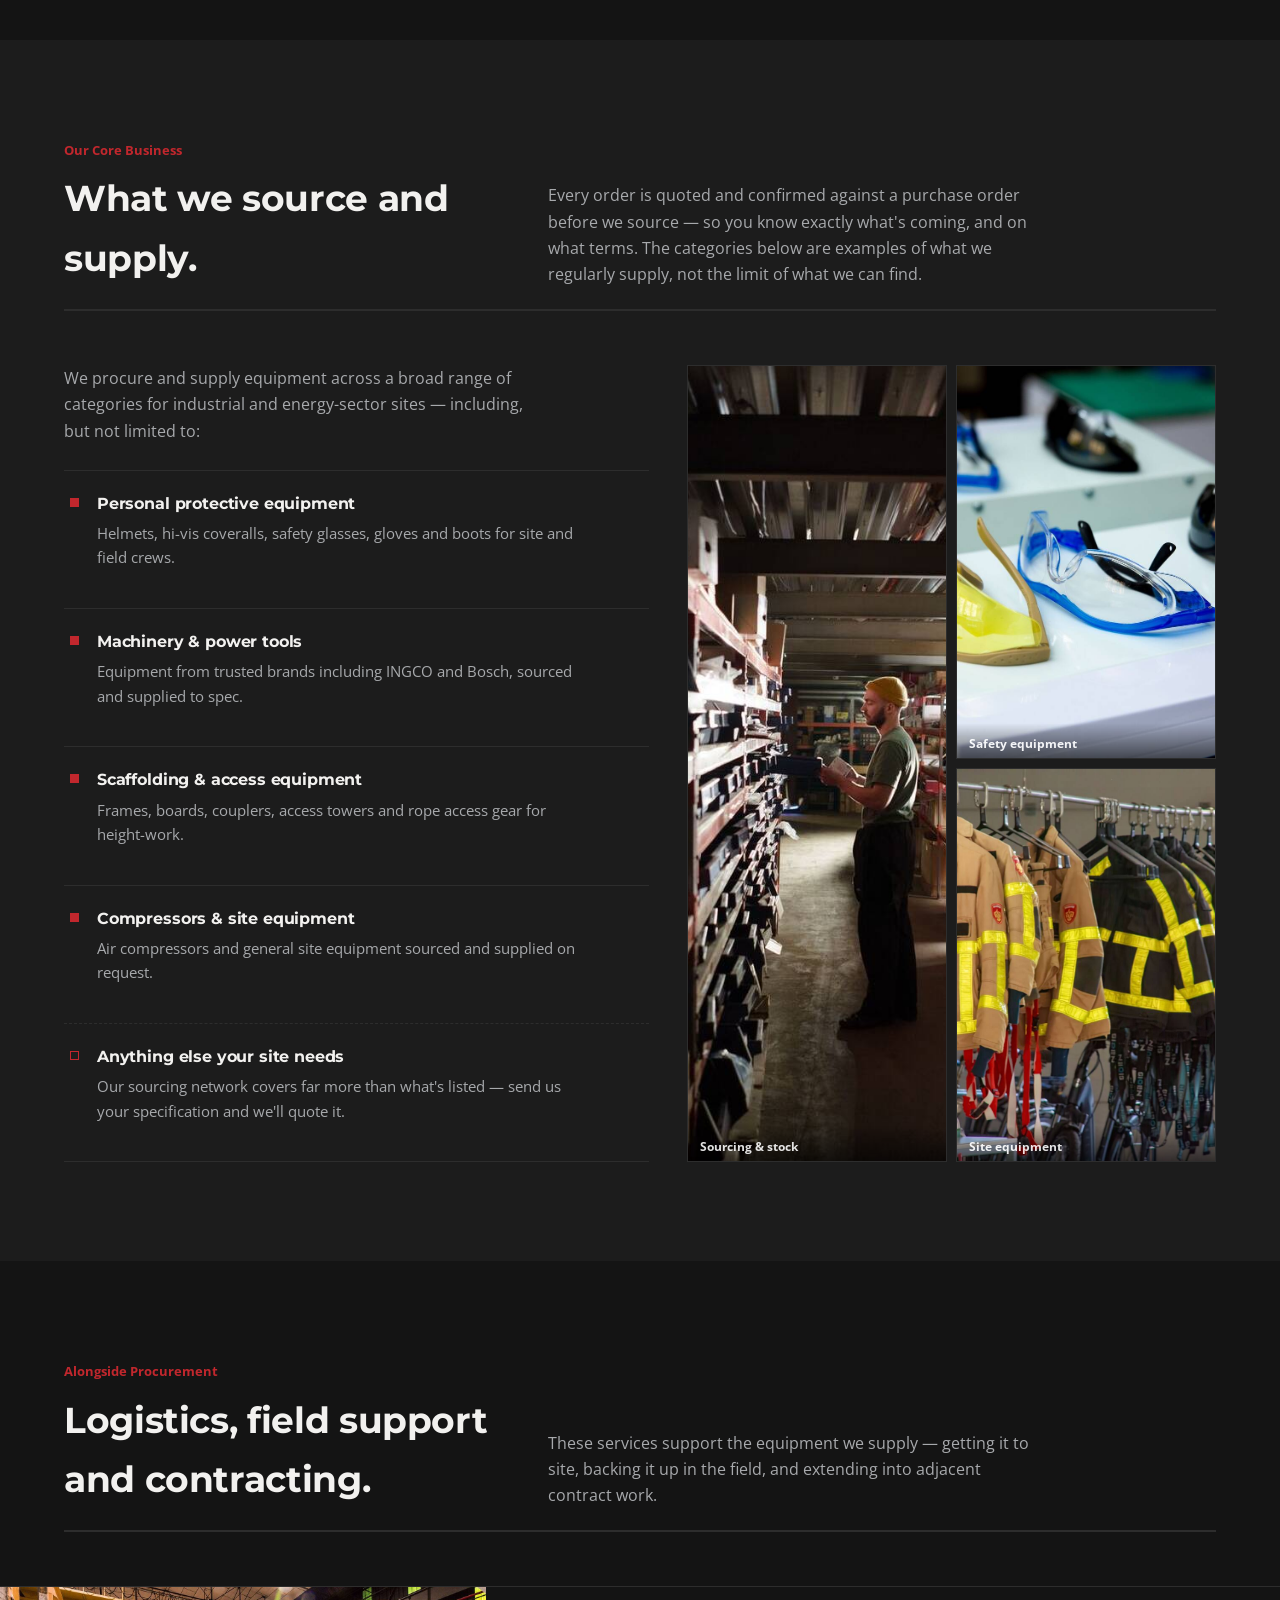
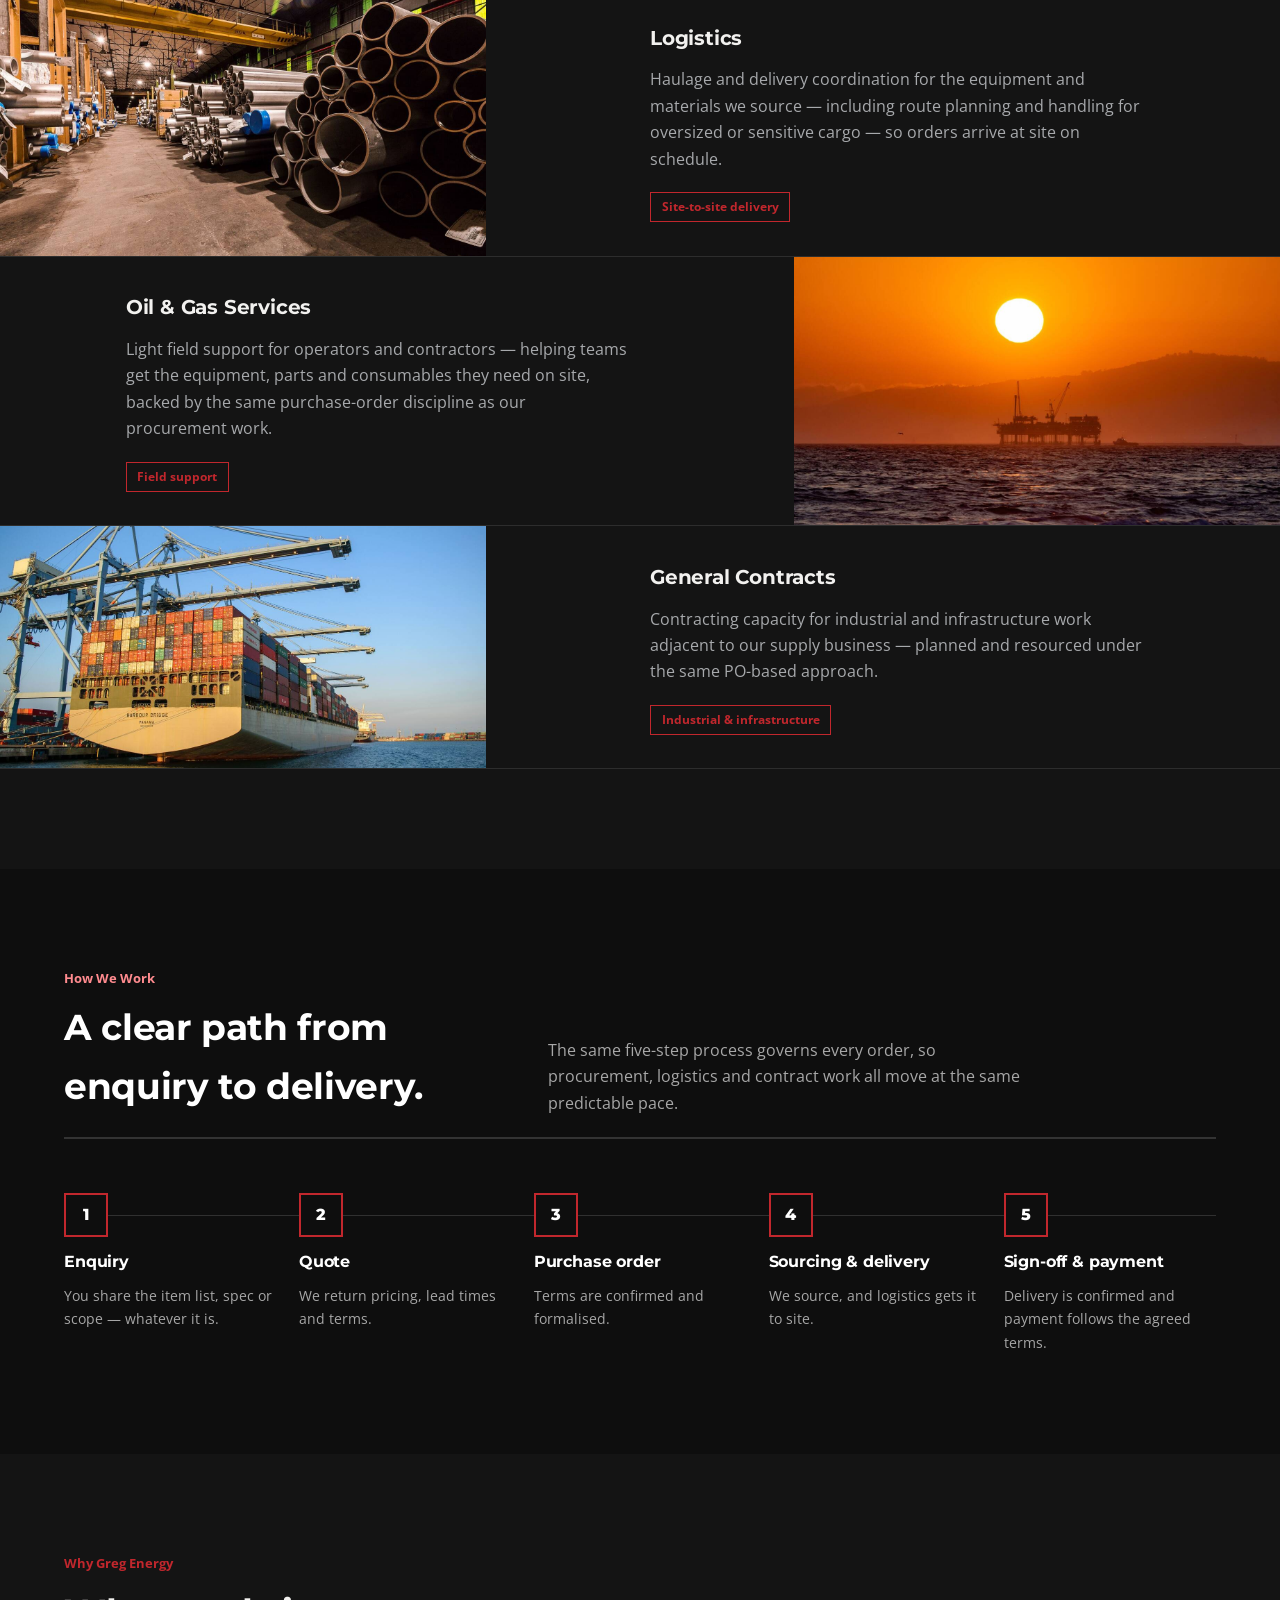
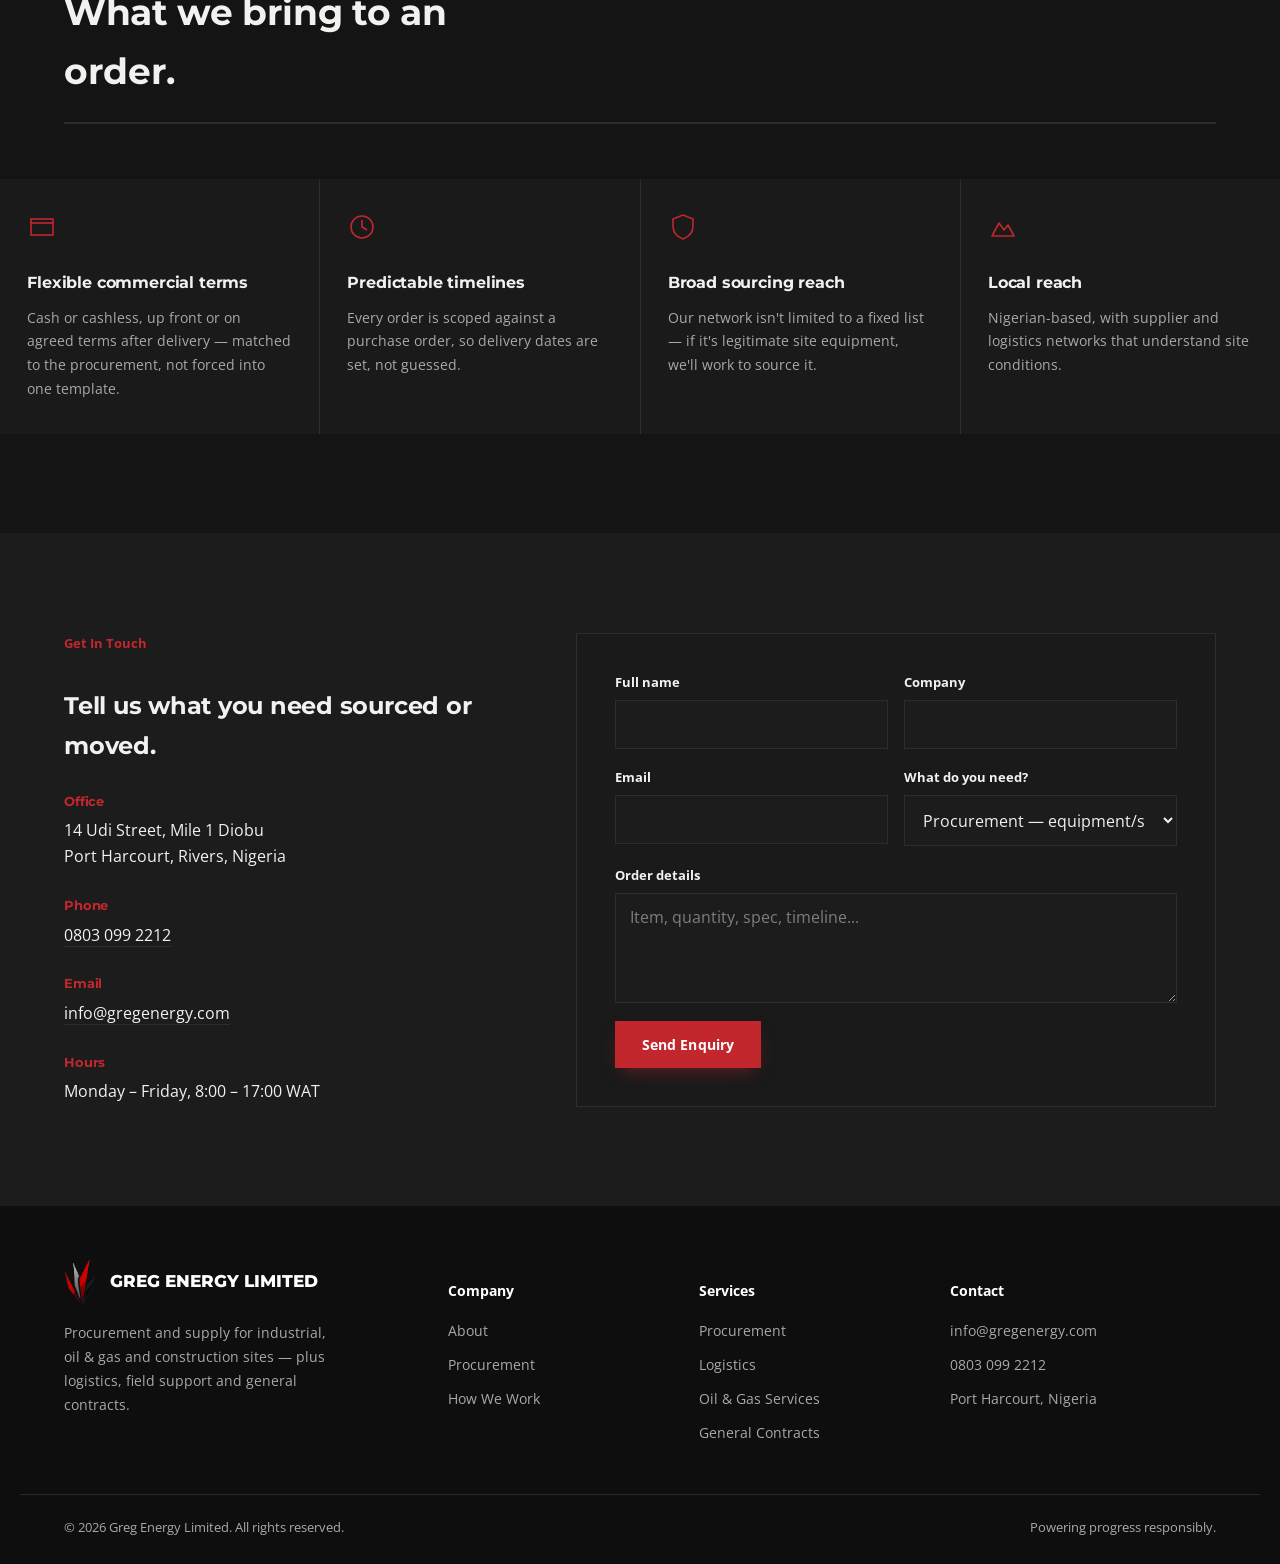
==== commit 7b4de0c2: "NEW CHANGES" ====
--- a/index.html
+++ b/index.html
@@ -58,30 +58,24 @@
 
   /* ============ HEADER ============ */
   /* The header follows the page theme (dark bg in dark mode, white in light mode) — it does not force one fixed color. */
-  header{position:sticky;top:0;z-index:100;background:var(--nav-bg);backdrop-filter:blur(12px);-webkit-backdrop-filter:blur(12px);border-bottom:1px solid var(--border);border-top:3px solid var(--red);transition:background 0.35s var(--ease), border-color 0.35s var(--ease);}
-  .nav{display:flex;align-items:center;justify-content:space-between;padding:0.65rem clamp(1.25rem,4vw,2.75rem);max-width:var(--max);margin:0 auto;gap:1rem;}
-  .brand{display:flex;align-items:center;gap:0.85rem;}
-  /* The logo file itself never changes. In dark mode its black wordmark needs a light plate behind it to stay legible —
-     that plate is a presentation choice for contrast, not an edit to the logo image. In light mode no plate is needed. */
-  .logo-plate{display:flex;align-items:center;flex:none;transition:background 0.3s var(--ease), padding 0.3s var(--ease);}
-  html[data-theme="dark"] .logo-plate{background:#fff;padding:8px 14px;box-shadow:0 6px 18px rgba(0,0,0,0.35);}
-  .brand .logo-mark{height:52px;width:auto;object-fit:contain;display:block;}
-  .brand-text{font-family:'Montserrat',sans-serif;font-weight:800;font-size:1.16rem;color:var(--text);line-height:1.15;}
-  .brand-text span{display:block;font-family:'Open Sans',sans-serif;font-weight:600;font-size:0.66rem;color:var(--text-muted);letter-spacing:0.07em;margin-top:3px;}
+  header{position:sticky;top:0;z-index:100;background:#FFFFFF;backdrop-filter:blur(12px);-webkit-backdrop-filter:blur(12px);border-bottom:1px solid #E7E7E8;border-top:3px solid var(--red);}
+  .nav{display:flex;align-items:center;justify-content:space-between;padding:0.6rem clamp(1.25rem,4vw,2.75rem);max-width:var(--max);margin:0 auto;gap:1rem;}
+  .brand{display:flex;align-items:center;gap:0.75rem;}
+  .brand .logo-mark{height:60px;width:auto;object-fit:contain;display:block;}
+  .brand-text{font-family:'Montserrat',sans-serif;font-weight:800;font-size:1.22rem;color:#1A1A1A;line-height:1.15;}
+  .brand-text span{display:block;font-family:'Open Sans',sans-serif;font-weight:600;font-size:0.68rem;color:#57585a;letter-spacing:0.07em;margin-top:3px;}
   .nav-right{display:flex;align-items:center;gap:clamp(1rem,2vw,1.8rem);}
-  .theme-label{font-size:0.76rem;font-weight:700;color:var(--text-muted);letter-spacing:0.02em;}
   .nav-links{display:flex;align-items:center;gap:clamp(1.1rem,2vw,2rem);}
-  .nav-links a{font-size:0.89rem;font-weight:600;color:var(--text-muted);position:relative;padding:0.35rem 0.1rem;transition:color 0.25s var(--ease);}
+  .nav-links a{font-size:0.89rem;font-weight:600;color:#57585a;position:relative;padding:0.35rem 0.1rem;transition:color 0.25s var(--ease);}
   .nav-links a::after{content:"";position:absolute;left:50%;bottom:0;width:0;height:2px;background:var(--red);transition:width 0.3s var(--ease), left 0.3s var(--ease);}
-  .nav-links a:hover{color:var(--text);}
+  .nav-links a:hover{color:#1A1A1A;}
   .nav-links a:hover::after{width:100%;left:0;}
 
   /* Theme toggle switch */
   .theme-toggle{
     position:relative;width:52px;height:28px;border-radius:999px;
-    background:var(--bg-elevated);border:1px solid var(--border);
+    background:#F4F4F3;border:1px solid #E7E7E8;
     display:inline-flex;align-items:center;padding:2px;flex:none;
-    transition:background 0.3s var(--ease), border-color 0.3s var(--ease);
   }
   .theme-toggle .knob{
     width:22px;height:22px;border-radius:50%;background:var(--red);
@@ -113,7 +107,7 @@
   .btn-ghost:hover{color:var(--red);}
 
   .menu-toggle{display:none;background:none;border:none;padding:0.6rem;min-width:44px;min-height:44px;}
-  .menu-toggle span{display:block;width:22px;height:2px;background:var(--h-text);margin:5px 0;transition:transform 0.25s var(--ease), opacity 0.25s var(--ease);}
+  .menu-toggle span{display:block;width:22px;height:2px;background:#1A1A1A;margin:5px 0;transition:transform 0.25s var(--ease), opacity 0.25s var(--ease);}
   .menu-toggle[aria-expanded="true"] span:nth-child(1){transform:translateY(7px) rotate(45deg);}
   .menu-toggle[aria-expanded="true"] span:nth-child(2){opacity:0;}
   .menu-toggle[aria-expanded="true"] span:nth-child(3){transform:translateY(-7px) rotate(-45deg);}
@@ -188,7 +182,7 @@
   .service-photo{position:relative;min-height:230px;overflow:hidden;}
   .service-photo img{width:100%;height:100%;object-fit:cover;position:absolute;inset:0;transition:transform 0.7s var(--ease);}
   .service-row:hover .service-photo img{transform:scale(1.06);}
-  .service-text{padding:2.1rem 0;display:flex;flex-direction:column;justify-content:center;gap:0.75rem;}
+  .service-text{padding-top:2.1rem;padding-bottom:2.1rem;display:flex;flex-direction:column;justify-content:center;gap:0.75rem;}
   .service-text h3{font-size:1.28rem;transition:color 0.25s var(--ease);}
   .service-row:hover .service-text h3{color:var(--red);}
   .service-text p{color:var(--text-muted);max-width:56ch;}
@@ -238,14 +232,15 @@
   .field textarea{resize:vertical;min-height:110px;}
   .field input:focus,.field select:focus,.field textarea:focus{border-color:var(--red);box-shadow:0 0 0 3px rgba(193,39,45,0.15);outline:none;}
   .field select{cursor:pointer;}
+  .field input::placeholder,.field textarea::placeholder{color:var(--text-faint);opacity:1;}
+  .field option{background:var(--surface);color:var(--text);}
 
   /* Footer */
   footer{background:var(--bg-deep);color:var(--steel);padding:3.2rem 0 1.6rem;}
   .footer-grid{display:grid;grid-template-columns:1.3fr 0.8fr 0.8fr 1fr;gap:var(--gap);padding-bottom:2.4rem;border-bottom:1px solid #2a2a2a;}
-  .footer-brand{display:flex;gap:0.8rem;align-items:center;margin-bottom:1rem;}
-  .footer-brand .logo-chip{width:46px;height:46px;box-shadow:none;}
-  .footer-brand img{height:100%;width:100%;object-fit:contain;}
-  .footer-brand span{font-family:'Montserrat',sans-serif;font-weight:800;color:#fff;font-size:1.02rem;}
+  .footer-brand{display:flex;gap:0.85rem;align-items:center;margin-bottom:1rem;}
+  .footer-brand img{height:48px;width:auto;object-fit:contain;}
+  .footer-brand span{font-family:'Montserrat',sans-serif;font-weight:800;color:#fff;font-size:1.05rem;}
   footer h5{color:#fff;font-size:0.85rem;font-weight:700;margin-bottom:1rem;}
   footer ul li{margin-bottom:0.65rem;font-size:0.9rem;}
   footer ul li a{transition:color 0.25s var(--ease), padding-left 0.25s var(--ease);display:inline-block;}
@@ -257,14 +252,12 @@
   @media (max-width:900px){
     body{padding-bottom:72px;}
     .nav-right{gap:0.7rem;}
-    .theme-label{display:none;}
-    html[data-theme="dark"] .logo-plate{padding:6px 10px;}
-    .brand .logo-mark{height:44px;}
+    .brand .logo-mark{height:46px;}
     .brand-text{font-size:1rem;}
     .brand-text span{display:none;}
-    .nav-links{position:fixed;top:64px;left:0;right:0;bottom:0;background:var(--bg);flex-direction:column;align-items:flex-start;gap:0;padding:0.5rem clamp(1.25rem,4vw,2.5rem) 1.2rem;border-bottom:1px solid var(--border);transform:translateY(-8px);opacity:0;pointer-events:none;transition:transform 0.22s var(--ease), opacity 0.22s var(--ease);overflow-y:auto;z-index:99;}
+    .nav-links{position:fixed;inset:0;background:#FFFFFF;flex-direction:column;align-items:flex-start;gap:0;padding:96px clamp(1.25rem,4vw,2.5rem) 1.2rem;transform:translateY(-8px);opacity:0;pointer-events:none;transition:transform 0.22s var(--ease), opacity 0.22s var(--ease);overflow-y:auto;z-index:99;}
     .nav-links.open{transform:translateY(0);opacity:1;pointer-events:auto;}
-    .nav-links a{padding:1.05rem 0;width:100%;font-size:1.05rem;border-bottom:1px solid var(--border);color:var(--text);}
+    .nav-links a{padding:1.05rem 0;width:100%;font-size:1.05rem;border-bottom:1px solid #E7E7E8;color:#1A1A1A;}
     .nav-links a::after{display:none;}
     .nav-cta-item{display:none;} /* the sticky bottom bar already offers Request a Quote on mobile — no need to repeat it here */
     .menu-toggle{display:block;}
@@ -280,6 +273,7 @@
     .service-row, .service-row:nth-child(even){grid-template-columns:1fr;}
     .service-row:nth-child(even) .service-photo{order:0;}
     .service-photo{min-height:200px;}
+    .service-text{padding-top:1.5rem;padding-bottom:1.9rem;}
     .process-track{grid-template-columns:1fr 1fr;}
     .why-grid{grid-template-columns:1fr 1fr;}
     .contact-grid{grid-template-columns:1fr;}
@@ -307,11 +301,10 @@
 <header>
   <nav class="nav">
     <a href="#top" class="brand">
-      <span class="logo-plate"><img class="logo-mark" src="assets/logo.png" alt="Greg Energy Limited logo"></span>
+      <img class="logo-mark" src="assets/icon.png" alt="Greg Energy Limited">
       <span class="brand-text">GREG ENERGY<span>PROCUREMENT &amp; SUPPLY</span></span>
     </a>
     <div class="nav-right">
-      <span class="theme-label" id="themeLabel">Dark mode</span>
       <button class="theme-toggle" id="themeToggle" role="switch" aria-checked="true" aria-label="Toggle light and dark theme">
         <span class="knob">
           <svg id="knobIcon" viewBox="0 0 24 24" fill="none" stroke="currentColor" stroke-width="2.4" stroke-linecap="round"><path d="M12 3v1.5M12 19.5V21M4.6 4.6l1.1 1.1M18.3 18.3l1.1 1.1M3 12h1.5M19.5 12H21M4.6 19.4l1.1-1.1M18.3 5.7l1.1-1.1"/><circle cx="12" cy="12" r="4.6"/></svg>
@@ -522,7 +515,7 @@
 <footer>
   <div class="wrap footer-grid">
     <div>
-      <div class="footer-brand"><span class="logo-chip"><img src="assets/logo.png" alt=""></span><span>GREG ENERGY LIMITED</span></div>
+      <div class="footer-brand"><img src="assets/icon.png" alt="Greg Energy Limited"><span>GREG ENERGY LIMITED</span></div>
       <p style="max-width:34ch;color:var(--steel);font-size:0.9rem;">Procurement and supply for industrial, oil &amp; gas and construction sites — plus logistics, field support and general contracts.</p>
     </div>
     <div><h5>Company</h5><ul><li><a href="#about">About</a></li><li><a href="#procurement">Procurement</a></li><li><a href="#process">How We Work</a></li></ul></div>
@@ -551,12 +544,10 @@
   // The header stays permanently white and the logo never changes — only the page body switches theme.
   const root = document.documentElement;
   const themeToggle = document.getElementById('themeToggle');
-  const themeLabel = document.getElementById('themeLabel');
 
   function applyTheme(theme){
     root.setAttribute('data-theme', theme);
     themeToggle.setAttribute('aria-checked', theme === 'dark' ? 'true' : 'false');
-    themeLabel.textContent = theme === 'dark' ? 'Dark mode' : 'Light mode';
   }
 
   let savedTheme = null;
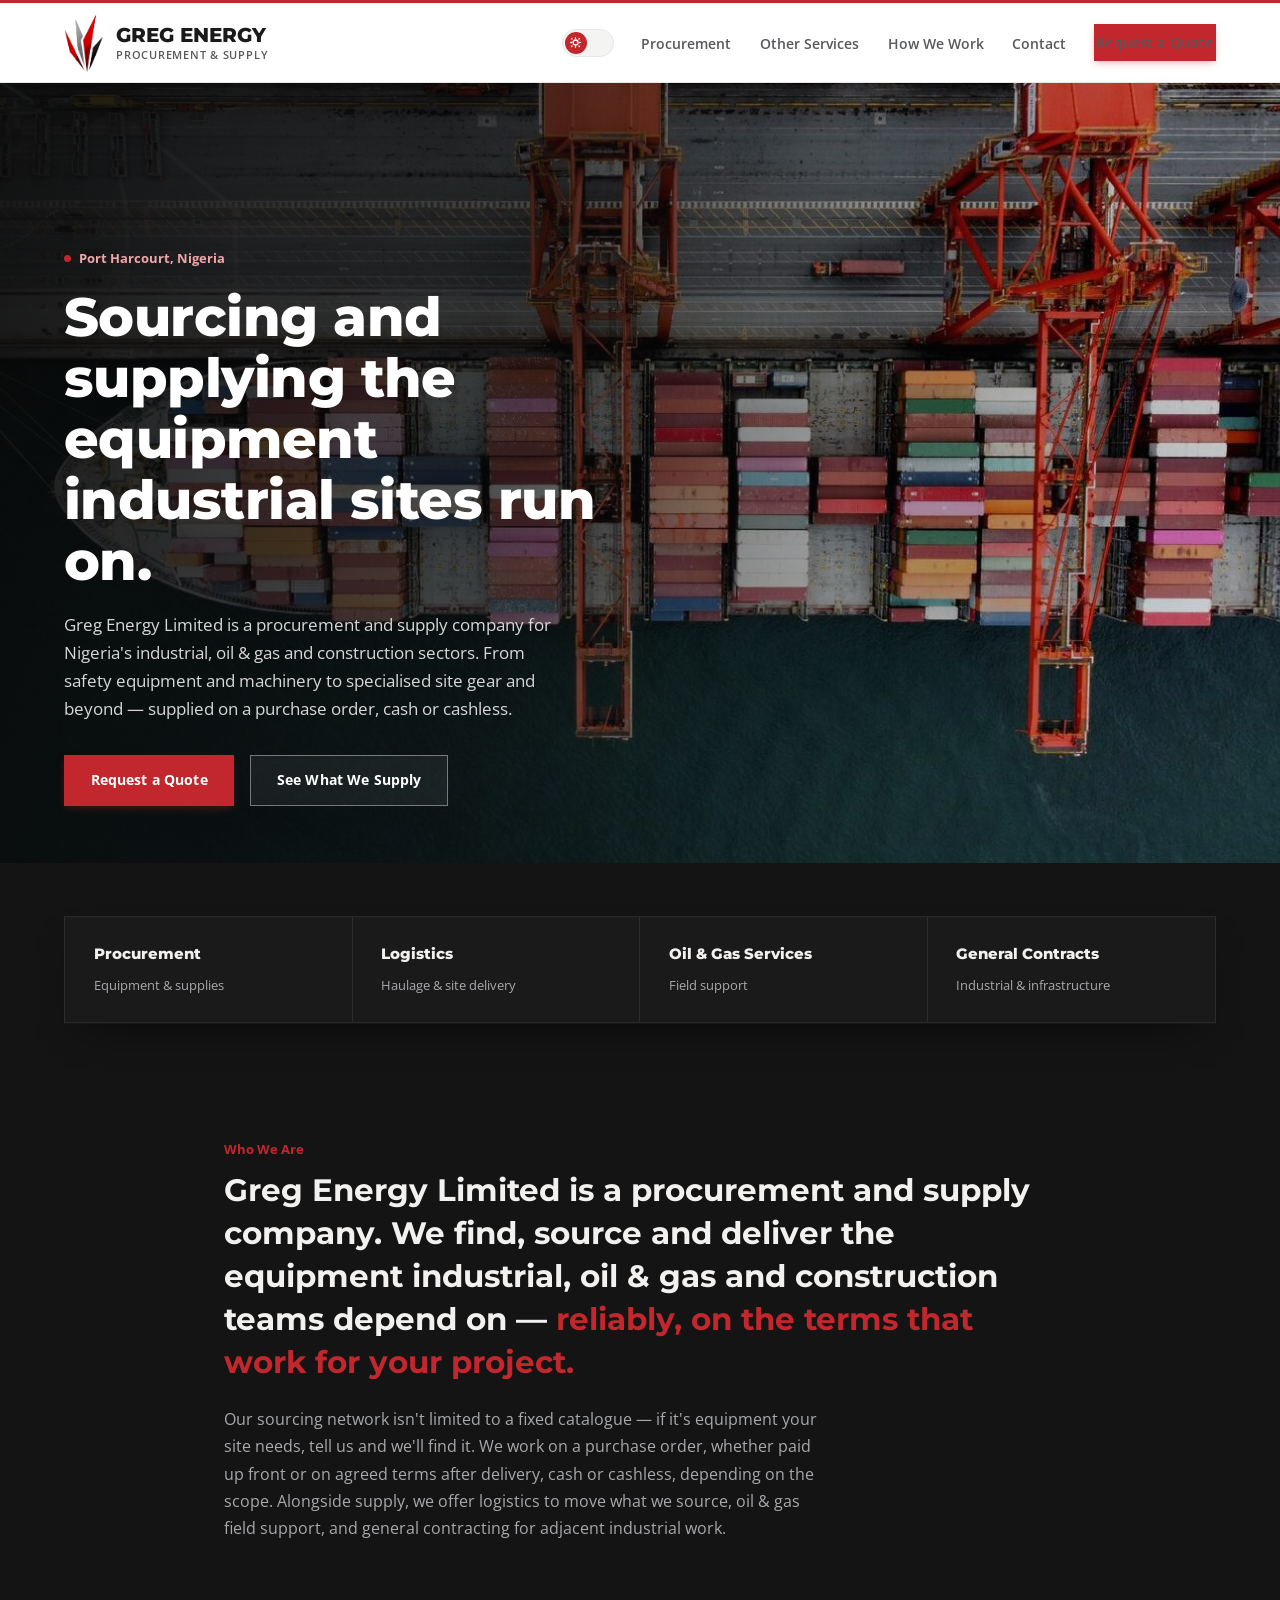
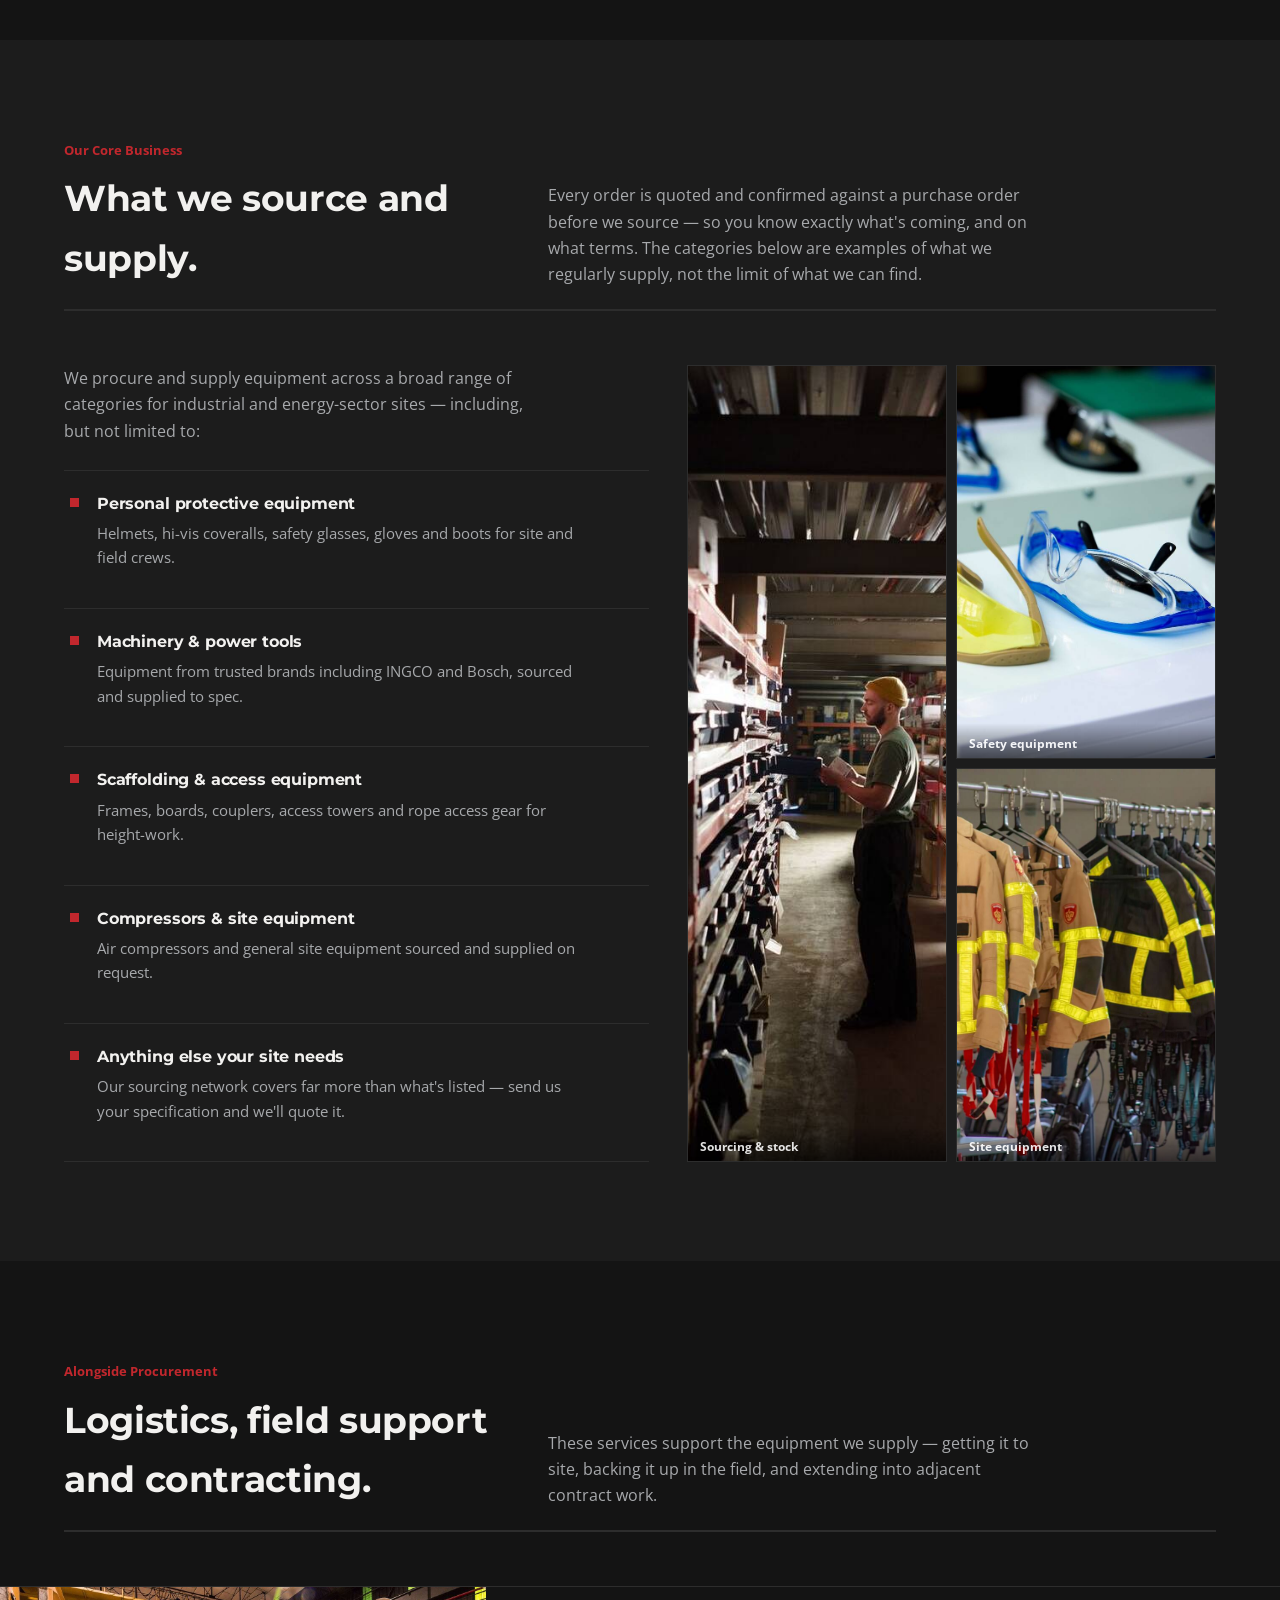
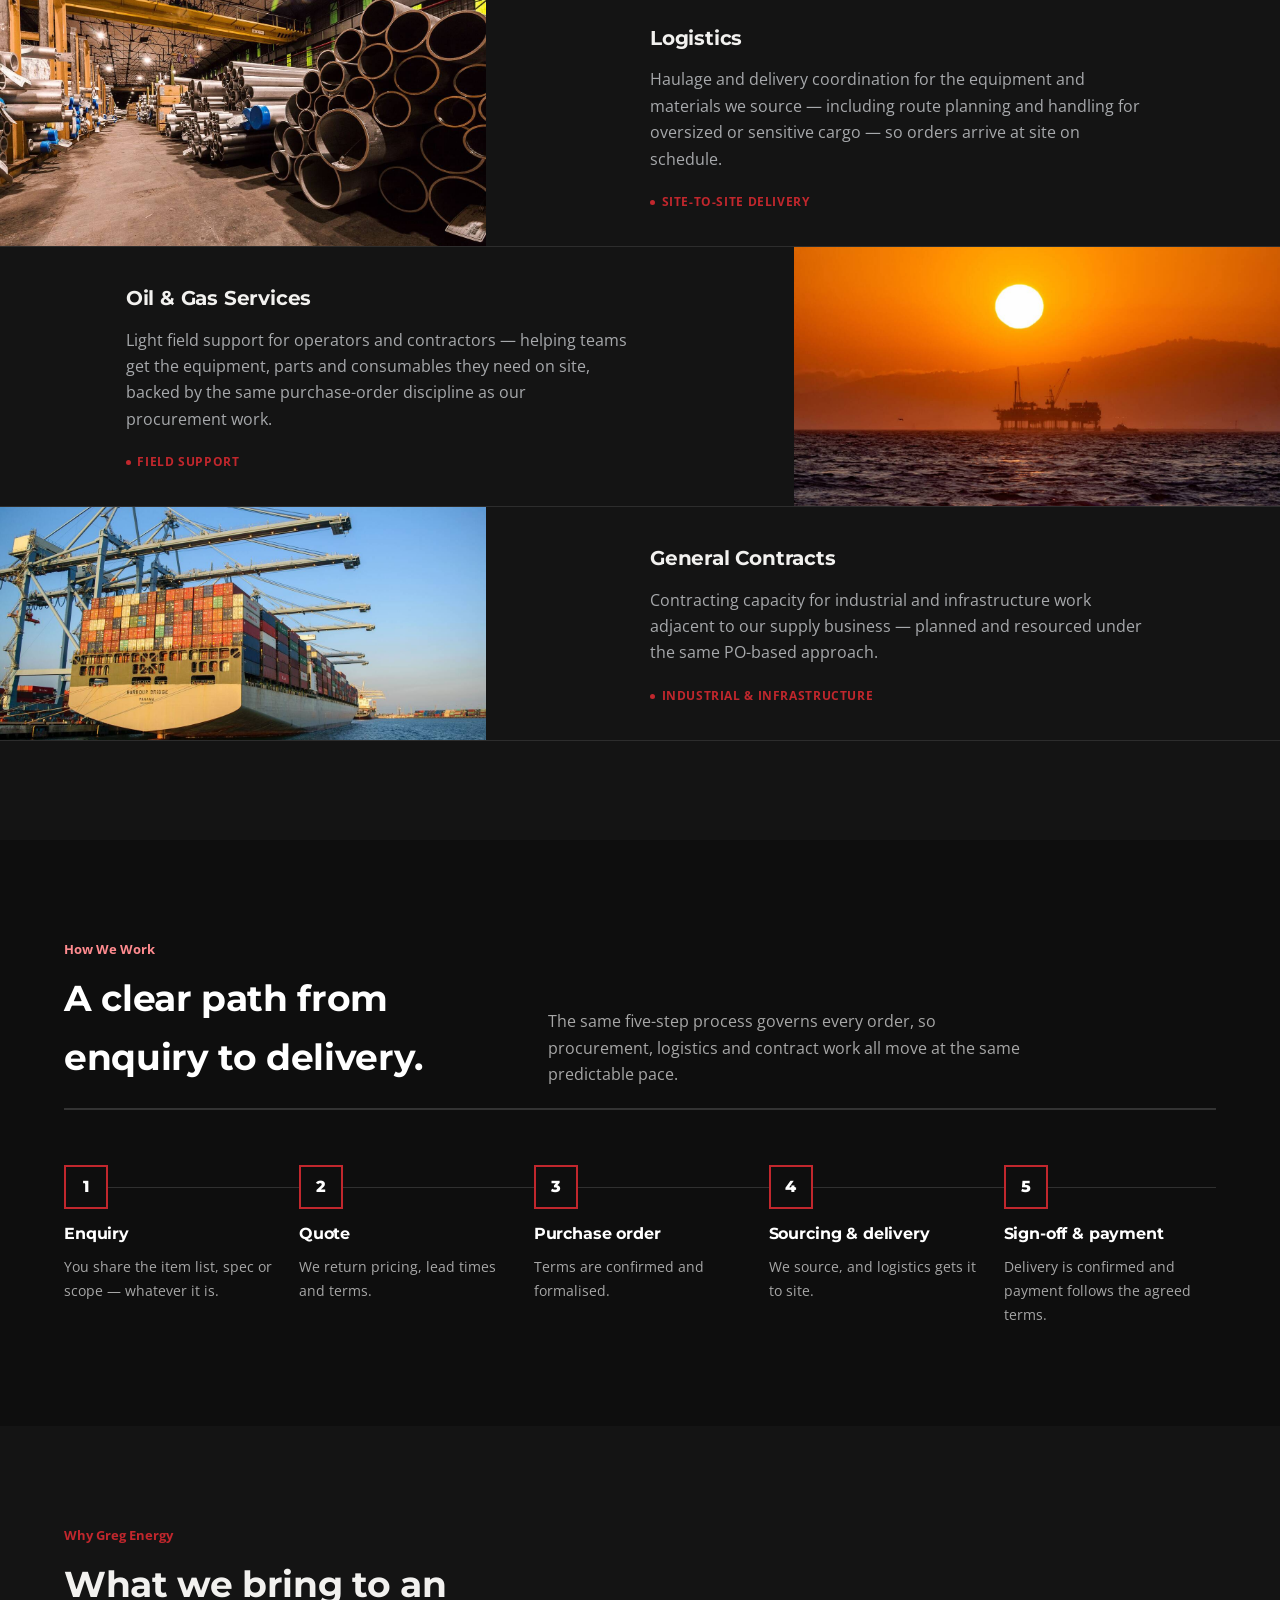
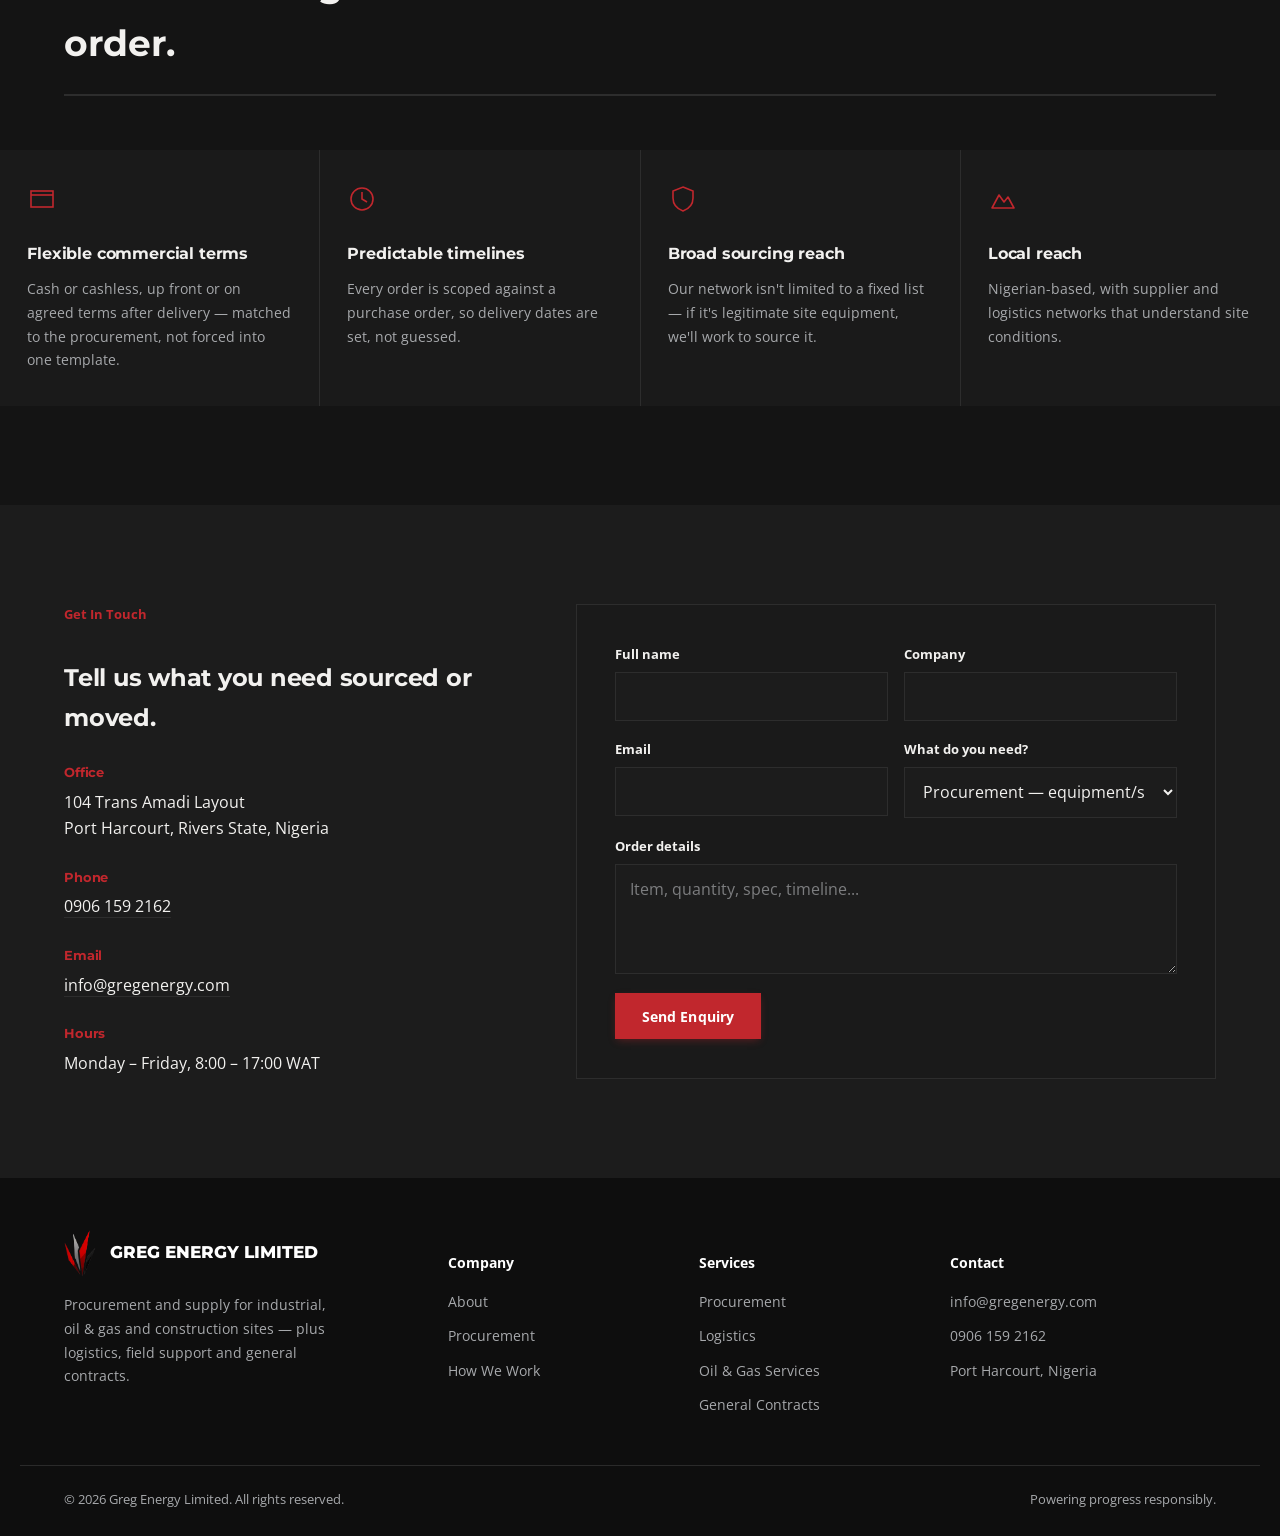
==== commit ba60ca7e: "updated" ====
--- a/index.html
+++ b/index.html
@@ -4,6 +4,9 @@
 <meta charset="UTF-8">
 <meta name="viewport" content="width=device-width, initial-scale=1.0, viewport-fit=cover">
 <meta name="theme-color" content="#141414">
+<link rel="icon" type="image/png" sizes="32x32" href="assets/favicon-32.png">
+<link rel="icon" type="image/png" sizes="16x16" href="assets/favicon-16.png">
+<link rel="apple-touch-icon" sizes="180x180" href="assets/favicon-180.png">
 <title>Greg Energy Limited — Procurement &amp; Supply</title>
 <meta name="description" content="Greg Energy Limited sources and supplies equipment for industrial, oil &amp; gas and construction sites — plus logistics, field support and general contracting.">
 <link rel="preconnect" href="https://fonts.googleapis.com">
@@ -45,6 +48,7 @@
   html{scroll-behavior:smooth;}
   body{margin:0;font-family:'Open Sans',sans-serif;color:var(--text);background:var(--bg);-webkit-font-smoothing:antialiased;line-height:1.65;overflow-x:hidden;transition:background 0.35s var(--ease), color 0.35s var(--ease);}
   body.menu-open{overflow:hidden;}
+  body.menu-open .mobile-cta{opacity:0;pointer-events:none;transition:opacity 0.2s var(--ease);}
   h1,h2,h3,h4{font-family:'Montserrat',sans-serif;margin:0;color:var(--text);letter-spacing:-0.01em;}
   p{margin:0;}
   a{color:inherit;text-decoration:none;}
@@ -92,8 +96,8 @@
     border:1.5px solid transparent;white-space:nowrap;position:relative;
     transition:transform 0.28s var(--ease), box-shadow 0.28s var(--ease), background 0.28s var(--ease), border-color 0.28s var(--ease), color 0.28s var(--ease);
   }
-  .btn-primary{background:var(--red);color:#fff;border-color:var(--red);box-shadow:0 8px 20px -8px rgba(193,39,45,0.55);}
-  .btn-primary:hover{background:var(--red-dark);border-color:var(--red-dark);transform:translateY(-2px);box-shadow:0 14px 28px -10px rgba(193,39,45,0.65);}
+  .btn-primary{background:var(--red);color:#fff;border-color:var(--red);box-shadow:0 3px 8px -2px rgba(193,39,45,0.4);}
+  .btn-primary:hover{background:var(--red-dark);border-color:var(--red-dark);transform:translateY(-2px);box-shadow:0 6px 14px -3px rgba(193,39,45,0.45);}
   .btn-primary:active{transform:translateY(0);box-shadow:0 6px 14px -8px rgba(193,39,45,0.5);}
 
   .btn-outline{background:transparent;color:var(--text);border-color:var(--border);}
@@ -164,8 +168,6 @@
   .cat-item:hover .mark{transform:scale(1.5);}
   .cat-item div h4{font-size:1.03rem;margin-bottom:0.25rem;}
   .cat-item div p{color:var(--text-muted);font-size:0.92rem;}
-  .cat-item.more{border-top:1px dashed var(--border);}
-  .cat-item.more .mark{background:transparent;border:1.5px solid var(--red);}
 
   .cat-photos{display:grid;grid-template-columns:1fr 1fr;grid-template-rows:1fr 1fr;gap:0.6rem;}
   .cat-photos figure{margin:0;overflow:hidden;position:relative;border:1px solid var(--border);}
@@ -173,6 +175,8 @@
   .cat-photos figure:hover img{transform:scale(1.08);}
   .cat-photos figure.tall{grid-row:span 2;}
   .cat-photos figcaption{position:absolute;left:0;right:0;bottom:0;background:linear-gradient(0deg, rgba(0,0,0,0.72), transparent);color:#fff;font-size:0.72rem;font-weight:700;padding:0.7rem 0.75rem 0.55rem;transform:translateY(4px);opacity:0.88;transition:transform 0.35s var(--ease), opacity 0.35s var(--ease);}
+  .cat-photos-track{display:contents;}
+  .cat-photos-dots{display:none;}
   .cat-photos figure:hover figcaption{transform:translateY(0);opacity:1;}
 
   /* Services strip */
@@ -186,8 +190,8 @@
   .service-text h3{font-size:1.28rem;transition:color 0.25s var(--ease);}
   .service-row:hover .service-text h3{color:var(--red);}
   .service-text p{color:var(--text-muted);max-width:56ch;}
-  .service-text .tag{display:inline-flex;align-items:center;margin-top:0.5rem;font-size:0.76rem;font-weight:700;color:var(--red);border:1px solid var(--red);padding:0.25rem 0.65rem;width:fit-content;transition:background 0.25s var(--ease), color 0.25s var(--ease);}
-  .service-row:hover .tag{background:var(--red);color:#fff;}
+  .service-text .tag{display:inline-flex;align-items:center;gap:0.4rem;margin-top:0.5rem;font-size:0.78rem;font-weight:700;color:var(--red);text-transform:uppercase;letter-spacing:0.05em;width:fit-content;}
+  .service-text .tag::before{content:"";width:5px;height:5px;background:var(--red);border-radius:50%;}
   @media (min-width:901px){
     .service-row:nth-child(even){grid-template-columns:1.4fr 0.9fr;}
     .service-row:nth-child(even) .service-photo{order:2;}
@@ -230,7 +234,8 @@
   .field label{font-size:0.82rem;font-weight:700;color:var(--text);}
   .field input,.field select,.field textarea{border:1px solid var(--border);background:var(--input-bg);padding:0.78rem 0.9rem;font-family:inherit;font-size:16px;color:var(--text);width:100%;transition:border-color 0.25s var(--ease), box-shadow 0.25s var(--ease);}
   .field textarea{resize:vertical;min-height:110px;}
-  .field input:focus,.field select:focus,.field textarea:focus{border-color:var(--red);box-shadow:0 0 0 3px rgba(193,39,45,0.15);outline:none;}
+  .field input:hover,.field select:hover,.field textarea:hover{border-color:var(--text-faint);background:var(--surface-hover);}
+  .field input:focus,.field select:focus,.field textarea:focus{border-color:var(--red);box-shadow:0 0 0 3px rgba(193,39,45,0.15);outline:none;background:var(--input-bg);}
   .field select{cursor:pointer;}
   .field input::placeholder,.field textarea::placeholder{color:var(--text-faint);opacity:1;}
   .field option{background:var(--surface);color:var(--text);}
@@ -249,17 +254,32 @@
 
   .mobile-cta{display:none;}
 
+  /* Mobile full-screen menu overlay — lives outside <header> on purpose (see markup comment). */
+  .mobile-menu{
+    position:fixed;inset:0;z-index:95;
+    display:flex;flex-direction:column;justify-content:center;gap:0;
+    padding:6.5rem clamp(1.5rem,6vw,2.5rem) 3rem;
+    background:rgba(255,255,255,0.82);
+    backdrop-filter:blur(22px) saturate(160%);
+    -webkit-backdrop-filter:blur(22px) saturate(160%);
+    opacity:0;visibility:hidden;transform:translateY(-10px);
+    transition:opacity 0.3s var(--ease), transform 0.3s var(--ease), visibility 0s linear 0.3s;
+  }
+  .mobile-menu.open{opacity:1;visibility:visible;transform:translateY(0);transition:opacity 0.3s var(--ease), transform 0.3s var(--ease);}
+  .mobile-menu ul{display:flex;flex-direction:column;}
+  .mobile-menu li{border-bottom:1px solid rgba(26,26,26,0.1);}
+  .mobile-menu li:first-child{border-top:1px solid rgba(26,26,26,0.1);}
+  .mobile-menu a{display:block;padding:1.1rem 0.1rem;font-family:'Montserrat',sans-serif;font-weight:700;font-size:1.1rem;color:#1A1A1A;transition:color 0.2s var(--ease), padding-left 0.2s var(--ease);}
+  .mobile-menu a:active{color:var(--red);padding-left:0.4rem;}
+  .mobile-menu-cta{margin-top:1.8rem;width:100%;min-height:52px;}
+
   @media (max-width:900px){
     body{padding-bottom:72px;}
     .nav-right{gap:0.7rem;}
     .brand .logo-mark{height:46px;}
     .brand-text{font-size:1rem;}
     .brand-text span{display:none;}
-    .nav-links{position:fixed;inset:0;background:#FFFFFF;flex-direction:column;align-items:flex-start;gap:0;padding:96px clamp(1.25rem,4vw,2.5rem) 1.2rem;transform:translateY(-8px);opacity:0;pointer-events:none;transition:transform 0.22s var(--ease), opacity 0.22s var(--ease);overflow-y:auto;z-index:99;}
-    .nav-links.open{transform:translateY(0);opacity:1;pointer-events:auto;}
-    .nav-links a{padding:1.05rem 0;width:100%;font-size:1.05rem;border-bottom:1px solid #E7E7E8;color:#1A1A1A;}
-    .nav-links a::after{display:none;}
-    .nav-cta-item{display:none;} /* the sticky bottom bar already offers Request a Quote on mobile — no need to repeat it here */
+    .nav-links{display:none;}
     .menu-toggle{display:block;}
     .hero{min-height:auto;padding-top:1rem;}
     .hero-card{grid-template-columns:1fr 1fr;transform:none;margin-top:-1px;}
@@ -267,9 +287,24 @@
     .hero-spacer{display:none;}
     .section-head{grid-template-columns:1fr;}
     .cat-grid{grid-template-columns:1fr;}
-    .cat-photos{display:flex;overflow-x:auto;scroll-snap-type:x mandatory;gap:0.7rem;grid-template-columns:unset;grid-template-rows:unset;-webkit-overflow-scrolling:touch;padding-bottom:0.4rem;}
-    .cat-photos figure{flex:0 0 78%;scroll-snap-align:start;aspect-ratio:4/3;}
+    .cat-photos{
+      position:relative;width:100%;aspect-ratio:5/4;
+      overflow:hidden;border:1px solid var(--border);
+      touch-action:pan-y;
+    }
+    .cat-photos-track{
+      display:flex;width:100%;height:100%;
+      transition:transform 0.55s cubic-bezier(.22,.75,.25,1);
+      will-change:transform;
+    }
+    .cat-photos figure{flex:0 0 100%;width:100%;height:100%;margin:0;position:relative;}
     .cat-photos figure.tall{grid-row:unset;}
+    .cat-photos-dots{
+      display:flex;gap:0.4rem;position:absolute;left:50%;bottom:0.85rem;
+      transform:translateX(-50%);z-index:3;
+    }
+    .cat-photos-dots .dot{width:6px;height:6px;border-radius:50%;background:rgba(255,255,255,0.45);transition:background 0.3s ease, width 0.3s ease;}
+    .cat-photos-dots .dot.active{background:#fff;width:18px;border-radius:3px;}
     .service-row, .service-row:nth-child(even){grid-template-columns:1fr;}
     .service-row:nth-child(even) .service-photo{order:0;}
     .service-photo{min-height:200px;}
@@ -280,12 +315,11 @@
     .form-row{grid-template-columns:1fr;}
     .footer-grid{grid-template-columns:1fr 1fr;}
 
-    .mobile-cta{display:flex;position:fixed;bottom:0;left:0;right:0;z-index:90;background:var(--bg-deep);padding:0.65rem clamp(1rem,4vw,1.5rem);padding-bottom:calc(0.65rem + env(safe-area-inset-bottom));gap:0.6rem;box-shadow:0 -8px 24px rgba(0,0,0,0.3);}
+    .mobile-cta{display:flex;position:fixed;bottom:0;left:0;right:0;z-index:90;background:rgba(14,14,14,0.82);backdrop-filter:blur(16px) saturate(160%);-webkit-backdrop-filter:blur(16px) saturate(160%);border-top:1px solid rgba(255,255,255,0.08);padding:0.65rem clamp(1rem,4vw,1.5rem);padding-bottom:calc(0.65rem + env(safe-area-inset-bottom));gap:0.6rem;box-shadow:0 -8px 24px rgba(0,0,0,0.3);transition:opacity 0.2s var(--ease);}
     .mobile-cta a{flex:1;min-height:46px;}
   }
   @media (max-width:560px){
     .hero-card{grid-template-columns:1fr;}
-    .cat-photos figure{flex:0 0 84%;}
     .process-track{grid-template-columns:1fr;}
     .process-track::before{display:none;}
     .why-grid{grid-template-columns:1fr;}
@@ -316,14 +350,28 @@
         <li><a href="#services">Other Services</a></li>
         <li><a href="#process">How We Work</a></li>
         <li><a href="#contact">Contact</a></li>
-        <li class="nav-cta-item"><a href="#contact" class="btn btn-primary">Request a Quote</a></li>
+        <li><a href="#contact" class="btn btn-primary">Request a Quote</a></li>
       </ul>
     </div>
   </nav>
 </header>
 
+<!-- Mobile menu overlay. Deliberately placed OUTSIDE <header>: header uses backdrop-filter for
+     its glass effect, and CSS backdrop-filter creates a containing block for fixed-position
+     descendants — so a fixed panel nested inside header gets trapped inside header's own small
+     box instead of covering the screen. Living outside header, it isn't affected by that at all. -->
+<div class="mobile-menu" id="mobileMenu">
+  <ul>
+    <li><a href="#procurement">Procurement</a></li>
+    <li><a href="#services">Other Services</a></li>
+    <li><a href="#process">How We Work</a></li>
+    <li><a href="#contact">Contact</a></li>
+  </ul>
+  <a href="#contact" class="btn btn-primary mobile-menu-cta">Request a Quote</a>
+</div>
+
 <div class="mobile-cta">
-  <a href="tel:08030992212" class="btn btn-outline-light">Call Us</a>
+  <a href="tel:09061592162" class="btn btn-outline-light">Call Us</a>
   <a href="#contact" class="btn btn-primary">Request a Quote</a>
 </div>
 
@@ -378,13 +426,18 @@
             <div class="cat-item"><span class="mark"></span><div><h4>Machinery &amp; power tools</h4><p>Equipment from trusted brands including INGCO and Bosch, sourced and supplied to spec.</p></div></div>
             <div class="cat-item"><span class="mark"></span><div><h4>Scaffolding &amp; access equipment</h4><p>Frames, boards, couplers, access towers and rope access gear for height-work.</p></div></div>
             <div class="cat-item"><span class="mark"></span><div><h4>Compressors &amp; site equipment</h4><p>Air compressors and general site equipment sourced and supplied on request.</p></div></div>
-            <div class="cat-item more"><span class="mark"></span><div><h4>Anything else your site needs</h4><p>Our sourcing network covers far more than what's listed — send us your specification and we'll quote it.</p></div></div>
+            <div class="cat-item"><span class="mark"></span><div><h4>Anything else your site needs</h4><p>Our sourcing network covers far more than what's listed — send us your specification and we'll quote it.</p></div></div>
           </div>
         </div>
-        <div class="cat-photos">
-          <figure class="tall"><img src="assets/img/procurement-parts.jpg" alt="Parts and equipment stock on warehouse shelving"><figcaption>Sourcing &amp; stock</figcaption></figure>
-          <figure><img src="assets/img/ppe-vests.jpg" alt="Safety helmets and hi-vis vests"><figcaption>Safety equipment</figcaption></figure>
-          <figure><img src="assets/img/scaffolding.jpg" alt="Scaffolding structure"><figcaption>Site equipment</figcaption></figure>
+        <div class="cat-photos" id="catPhotos">
+          <div class="cat-photos-track" id="catPhotosTrack">
+            <figure class="tall"><img src="assets/img/procurement-parts.jpg" alt="Parts and equipment stock on warehouse shelving"><figcaption>Sourcing &amp; stock</figcaption></figure>
+            <figure><img src="assets/img/ppe-vests.jpg" alt="Safety helmets and hi-vis vests"><figcaption>Safety equipment</figcaption></figure>
+            <figure><img src="assets/img/scaffolding.jpg" alt="Scaffolding structure"><figcaption>Site equipment</figcaption></figure>
+          </div>
+          <div class="cat-photos-dots" id="catPhotosDots" aria-hidden="true">
+            <span class="dot active"></span><span class="dot"></span><span class="dot"></span>
+          </div>
         </div>
       </div>
     </div>
@@ -481,8 +534,8 @@
       <div class="contact-info">
         <span class="kicker">Get In Touch</span>
         <h2>Tell us what you need sourced or moved.</h2>
-        <div class="info-block"><h4>Office</h4><p>14 Udi Street, Mile 1 Diobu<br>Port Harcourt, Rivers, Nigeria</p></div>
-        <div class="info-block"><h4>Phone</h4><p><a href="tel:08030992212">0803 099 2212</a></p></div>
+        <div class="info-block"><h4>Office</h4><p>104 Trans Amadi Layout<br>Port Harcourt, Rivers State, Nigeria</p></div>
+        <div class="info-block"><h4>Phone</h4><p><a href="tel:09061592162">0906 159 2162</a></p></div>
         <div class="info-block"><h4>Email</h4><p><a href="mailto:info@gregenergy.com">info@gregenergy.com</a></p></div>
         <div class="info-block"><h4>Hours</h4><p>Monday – Friday, 8:00 – 17:00 WAT</p></div>
       </div>
@@ -520,7 +573,7 @@
     </div>
     <div><h5>Company</h5><ul><li><a href="#about">About</a></li><li><a href="#procurement">Procurement</a></li><li><a href="#process">How We Work</a></li></ul></div>
     <div><h5>Services</h5><ul><li><a href="#procurement">Procurement</a></li><li><a href="#services">Logistics</a></li><li><a href="#services">Oil &amp; Gas Services</a></li><li><a href="#services">General Contracts</a></li></ul></div>
-    <div><h5>Contact</h5><ul><li><a href="mailto:info@gregenergy.com">info@gregenergy.com</a></li><li><a href="tel:08030992212">0803 099 2212</a></li><li>Port Harcourt, Nigeria</li></ul></div>
+    <div><h5>Contact</h5><ul><li><a href="mailto:info@gregenergy.com">info@gregenergy.com</a></li><li><a href="tel:09061592162">0906 159 2162</a></li><li>Port Harcourt, Nigeria</li></ul></div>
   </div>
   <div class="wrap foot-bottom">
     <span>© 2026 Greg Energy Limited. All rights reserved.</span>
@@ -529,16 +582,59 @@
 </footer>
 
 <script>
+  // ---- Auto-advancing + swipeable photo carousel (procurement gallery) ----
+  // display:contents keeps this inert on desktop's grid layout; it only becomes a real
+  // sliding carousel at mobile widths (see the .cat-photos-track mobile CSS).
+  const track = document.getElementById('catPhotosTrack');
+  if (track) {
+    const slides = track.querySelectorAll('figure');
+    const dots = document.querySelectorAll('#catPhotosDots .dot');
+    const total = slides.length;
+    let index = 0;
+    let timer;
+
+    function render(){
+      track.style.transform = `translateX(-${index * 100}%)`;
+      dots.forEach((d, i) => d.classList.toggle('active', i === index));
+    }
+    function goTo(i){ index = (i + total) % total; render(); }
+    function next(){ goTo(index + 1); }
+    function startAuto(){ timer = setInterval(next, 3800); }
+    function resetAuto(){ clearInterval(timer); startAuto(); }
+
+    startAuto();
+
+    // Real touch-swipe: drag left for next, drag right for previous.
+    let startX = 0, deltaX = 0, dragging = false;
+    track.addEventListener('touchstart', (e) => {
+      dragging = true; startX = e.touches[0].clientX; deltaX = 0;
+      clearInterval(timer);
+    }, { passive: true });
+    track.addEventListener('touchmove', (e) => {
+      if (!dragging) return;
+      deltaX = e.touches[0].clientX - startX;
+    }, { passive: true });
+    track.addEventListener('touchend', () => {
+      if (!dragging) return;
+      dragging = false;
+      if (deltaX < -40) next();
+      else if (deltaX > 40) goTo(index - 1);
+      resetAuto();
+    });
+
+    dots.forEach((dot, i) => dot.style.pointerEvents = 'none'); // dots are indicators only
+  }
+
   // ---- Mobile menu ----
   const toggle = document.getElementById('menuToggle');
-  const links = document.getElementById('navLinks');
-  function closeMenu(){ links.classList.remove('open'); toggle.setAttribute('aria-expanded','false'); document.body.classList.remove('menu-open'); }
-  function openMenu(){ links.classList.add('open'); toggle.setAttribute('aria-expanded','true'); document.body.classList.add('menu-open'); }
-  toggle.addEventListener('click', (e) => { e.stopPropagation(); links.classList.contains('open') ? closeMenu() : openMenu(); });
-  links.querySelectorAll('a').forEach(a => a.addEventListener('click', closeMenu));
-  document.addEventListener('click', (e) => { if (links.classList.contains('open') && !links.contains(e.target) && e.target !== toggle) closeMenu(); });
-  document.addEventListener('keydown', (e) => { if (e.key === 'Escape' && links.classList.contains('open')) closeMenu(); });
-  window.addEventListener('resize', () => { if (window.innerWidth > 900 && links.classList.contains('open')) closeMenu(); });
+  const menu = document.getElementById('mobileMenu');
+  function closeMenu(){ menu.classList.remove('open'); toggle.setAttribute('aria-expanded','false'); document.body.classList.remove('menu-open'); }
+  function openMenu(){ menu.classList.add('open'); toggle.setAttribute('aria-expanded','true'); document.body.classList.add('menu-open'); }
+  toggle.addEventListener('click', (e) => { e.stopPropagation(); menu.classList.contains('open') ? closeMenu() : openMenu(); });
+  menu.querySelectorAll('a').forEach(a => a.addEventListener('click', closeMenu));
+  document.addEventListener('click', (e) => { if (menu.classList.contains('open') && !menu.contains(e.target) && e.target !== toggle) closeMenu(); });
+  document.addEventListener('keydown', (e) => { if (e.key === 'Escape' && menu.classList.contains('open')) closeMenu(); });
+  window.addEventListener('resize', () => { if (window.innerWidth > 900 && menu.classList.contains('open')) closeMenu(); });
 
   // ---- Theme toggle (dark default). Tries to remember choice; falls back to in-memory only. ----
   // The header stays permanently white and the logo never changes — only the page body switches theme.
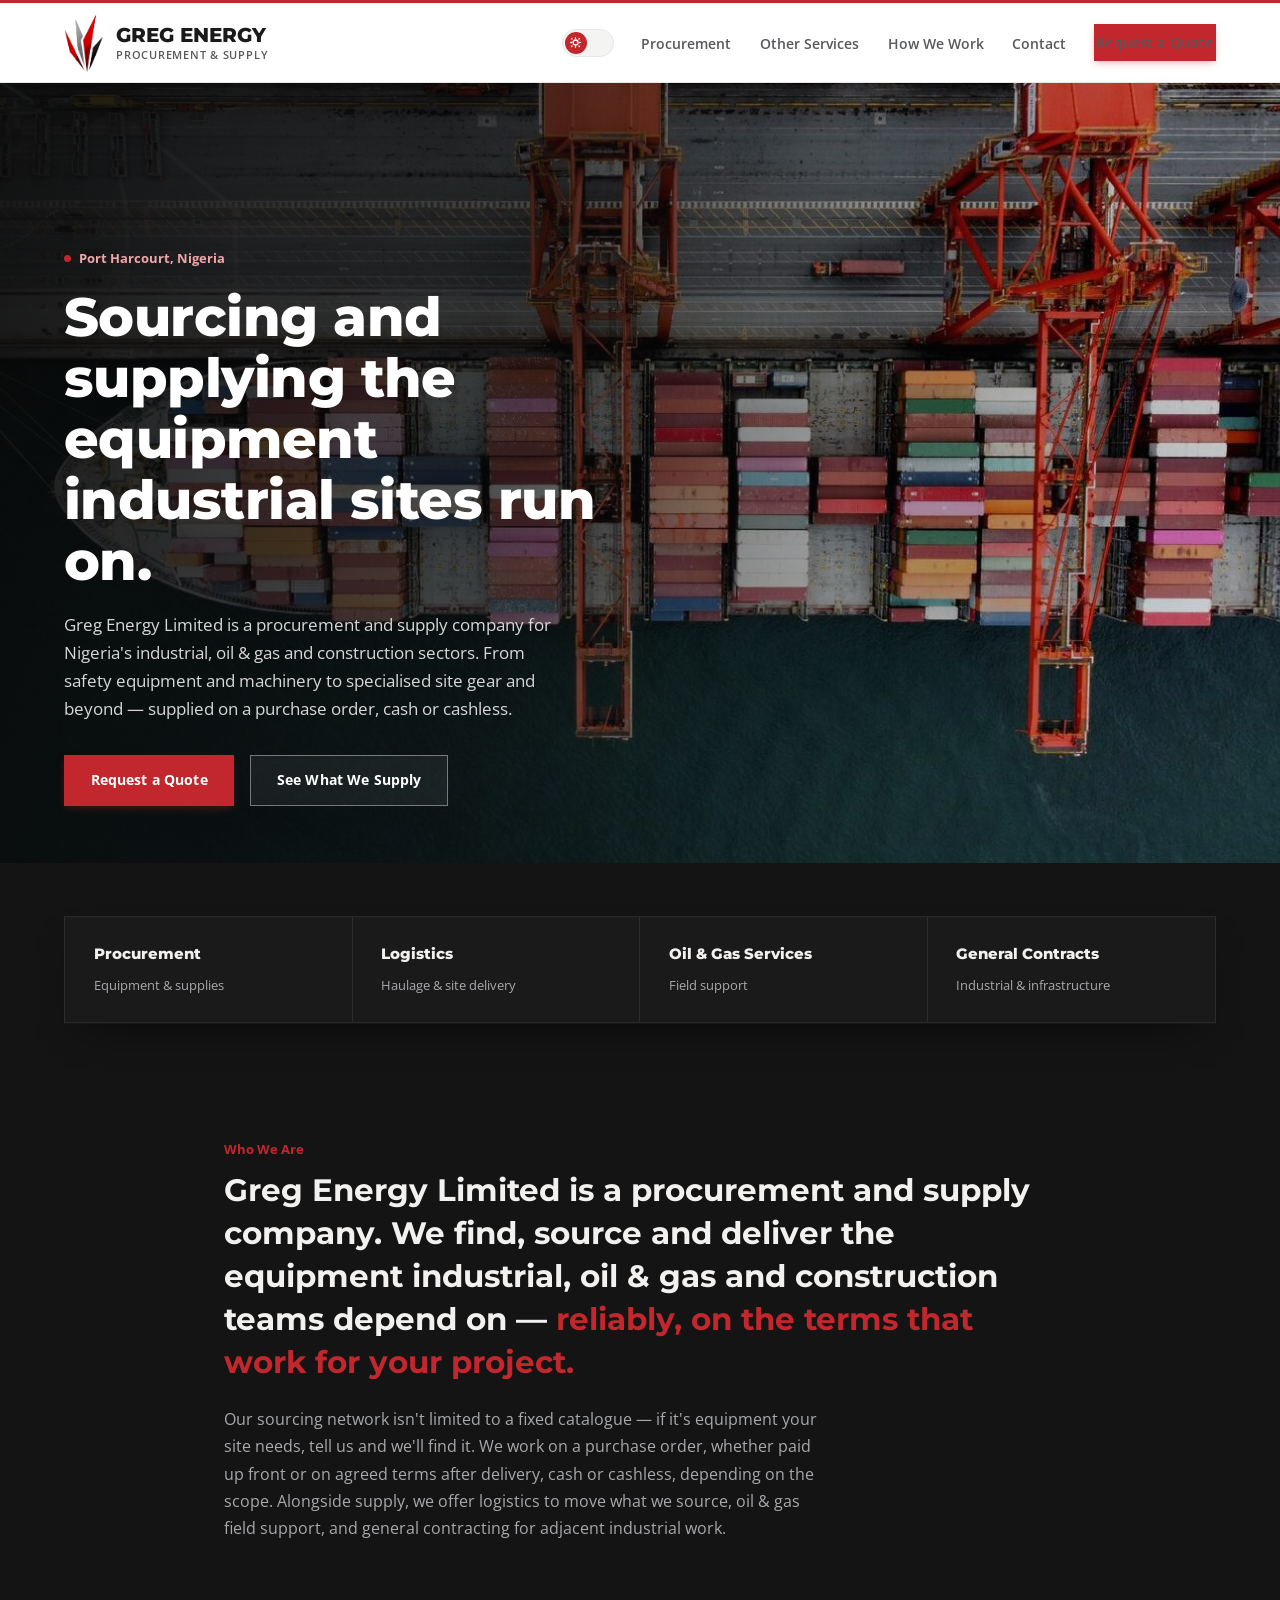
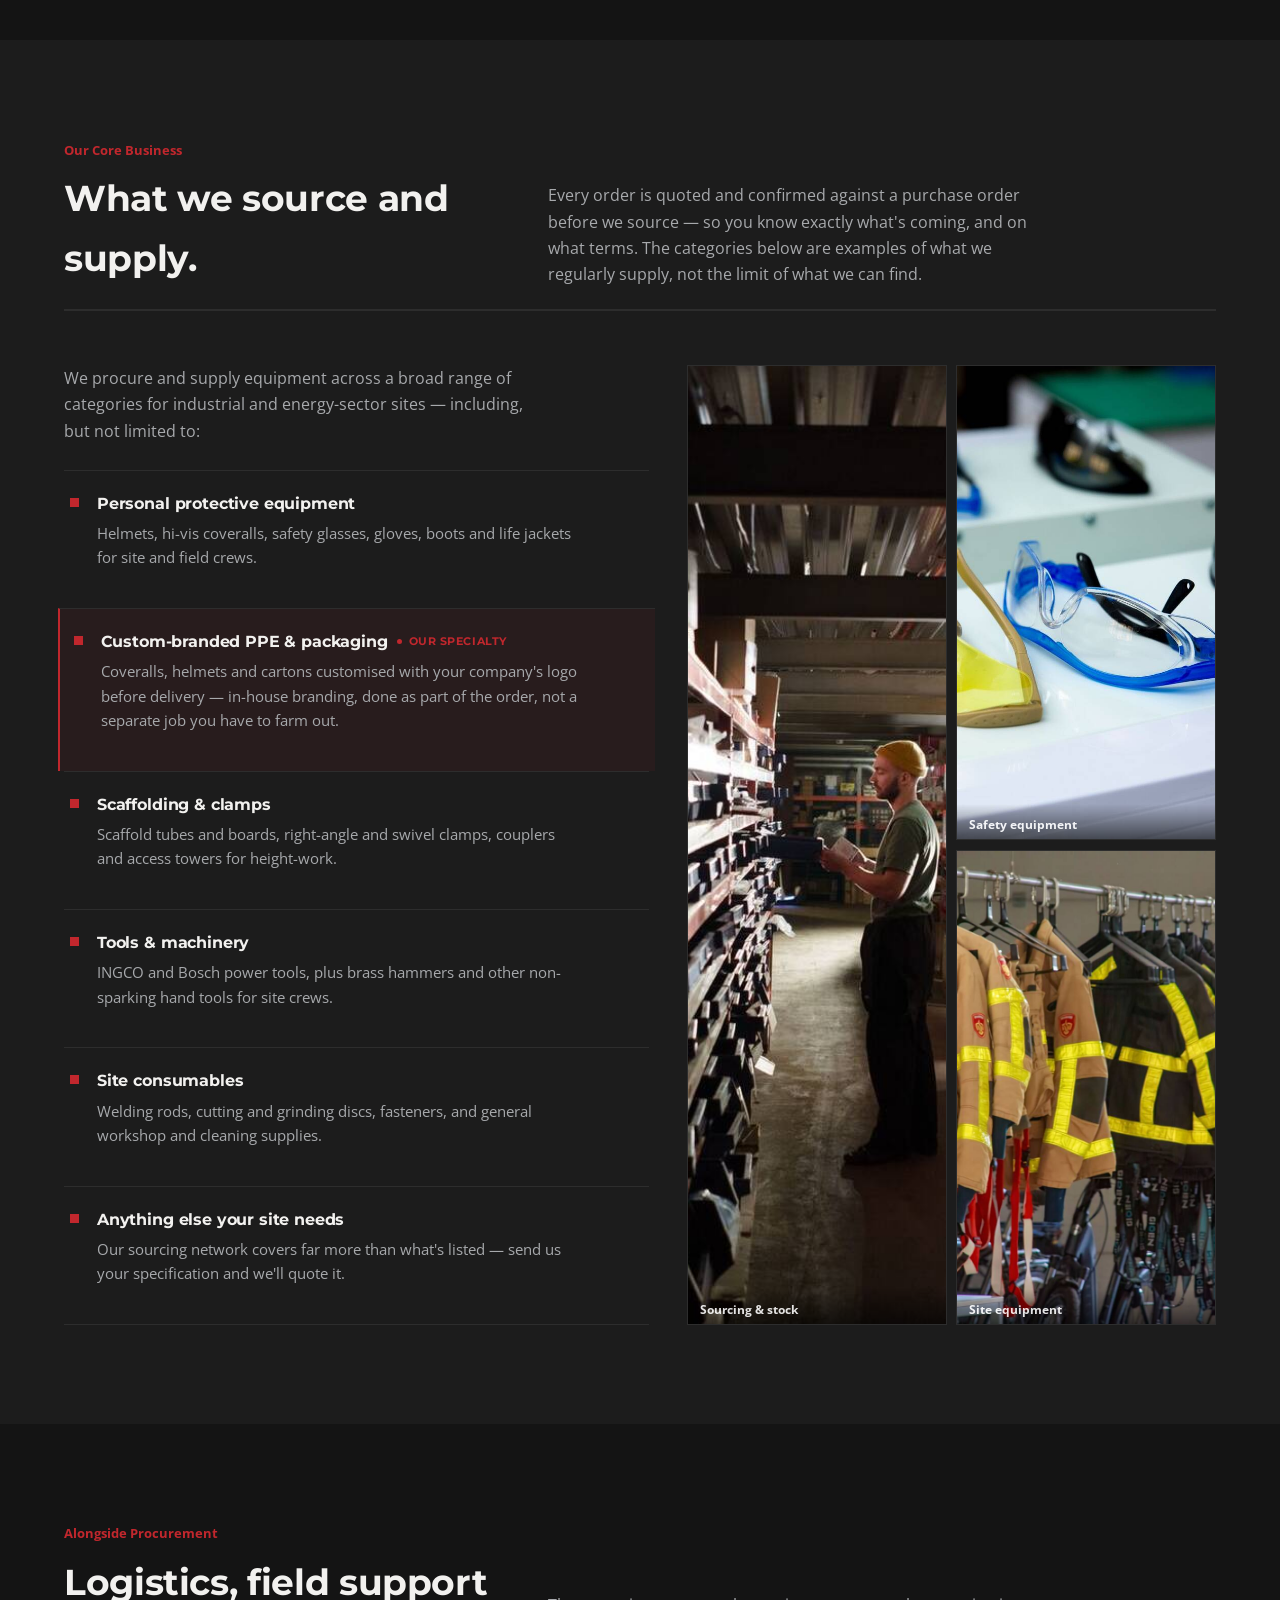
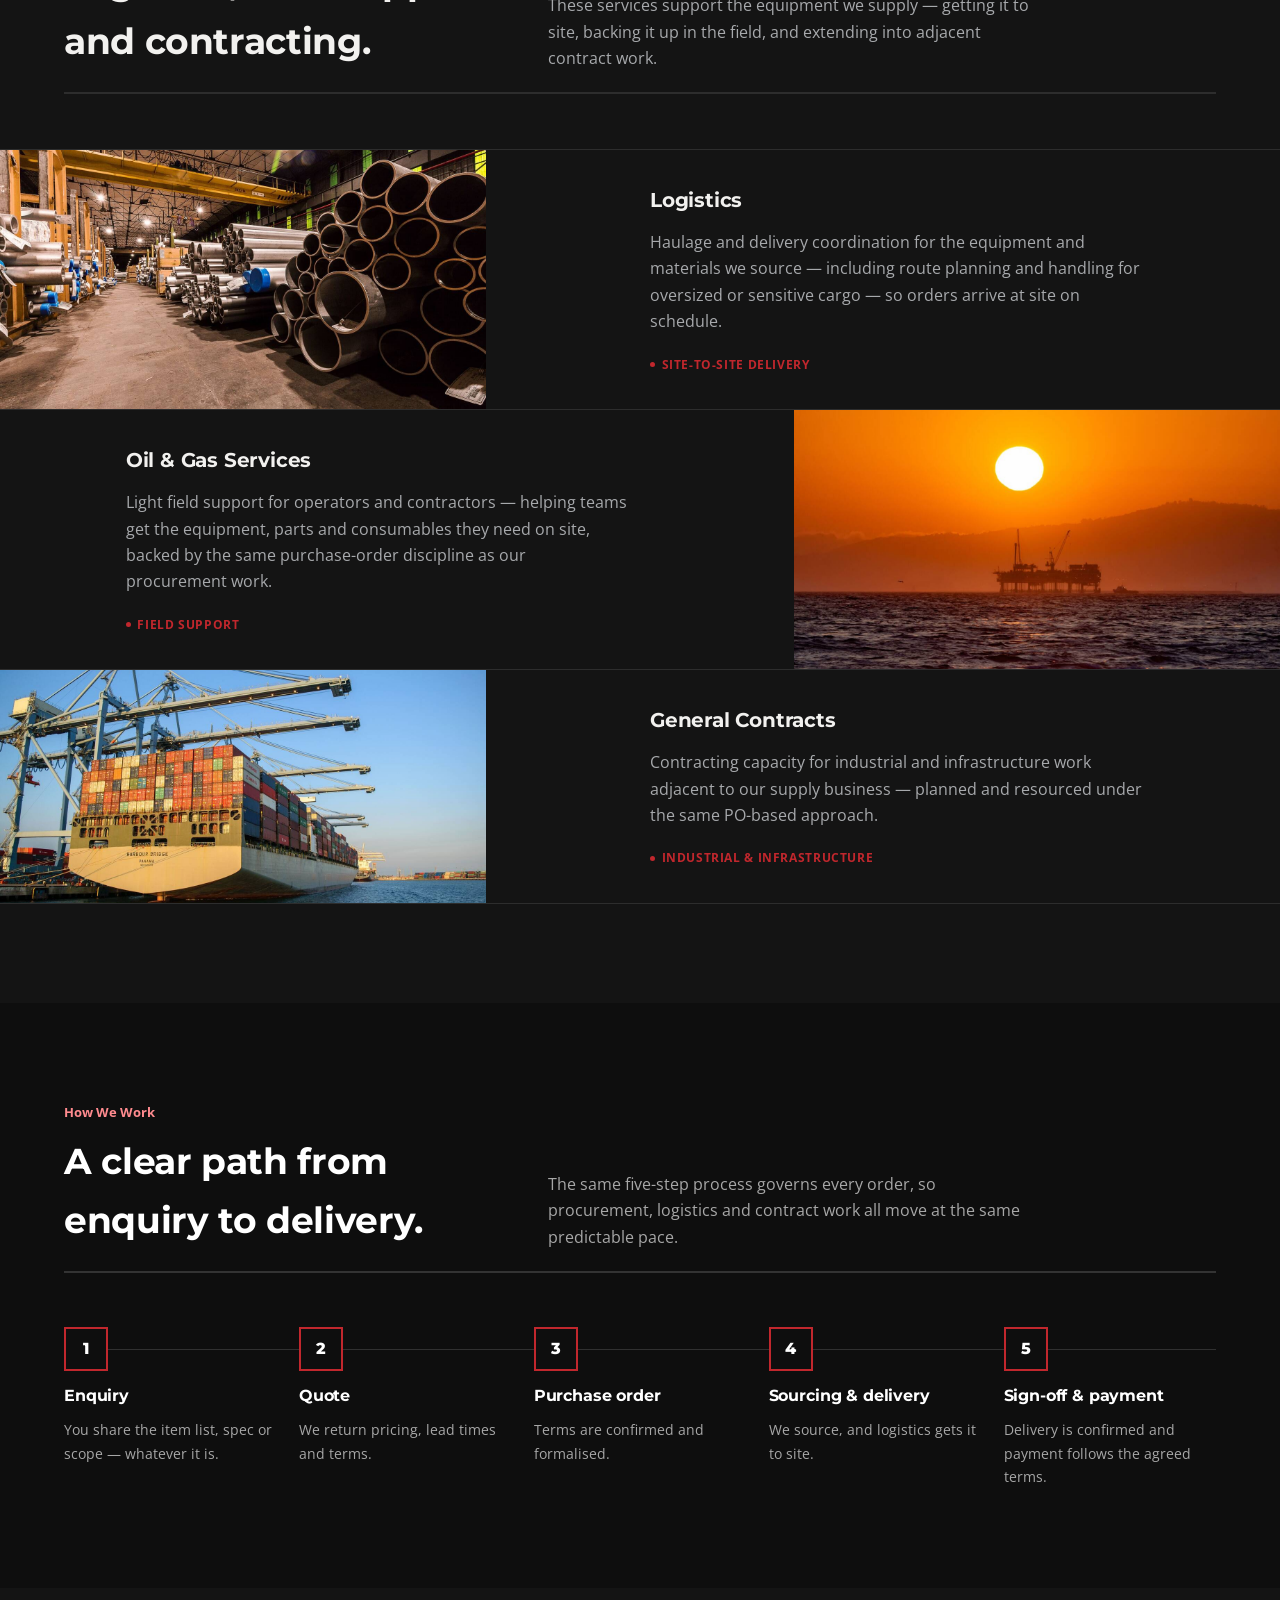
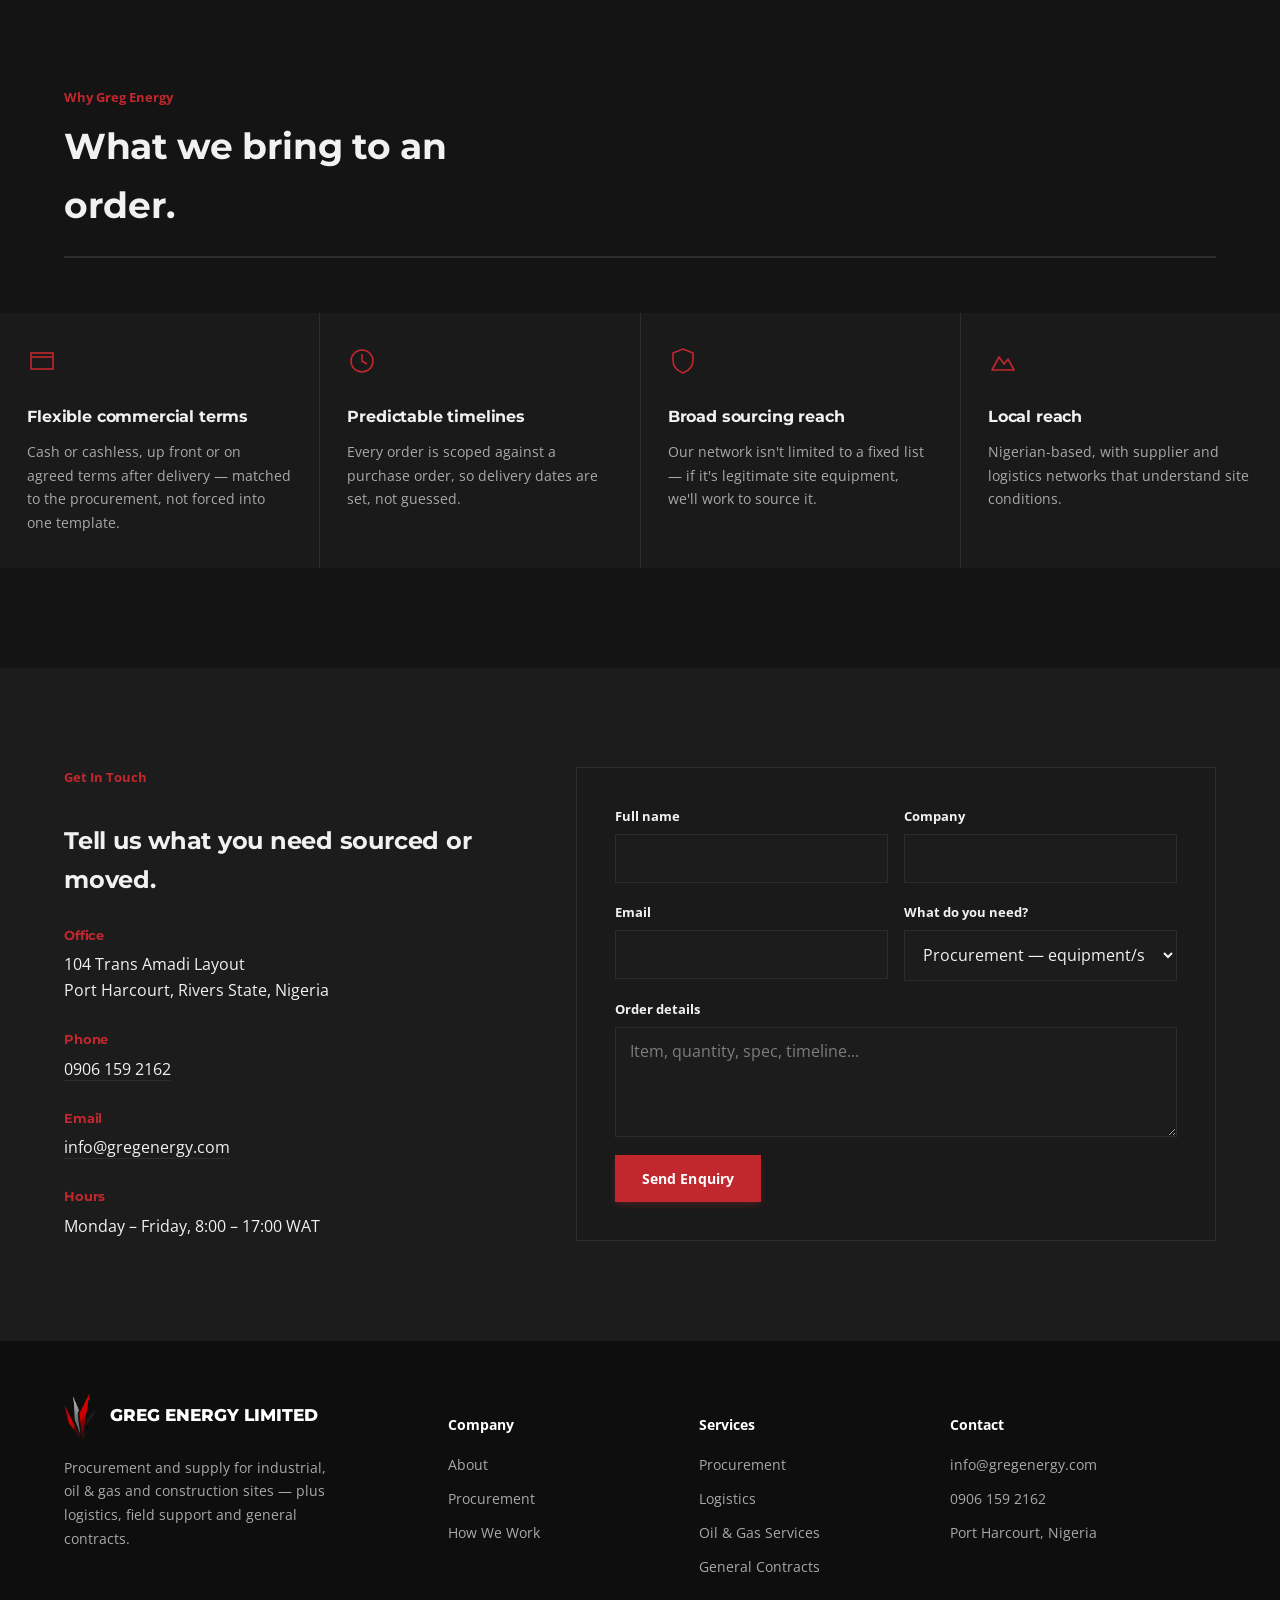
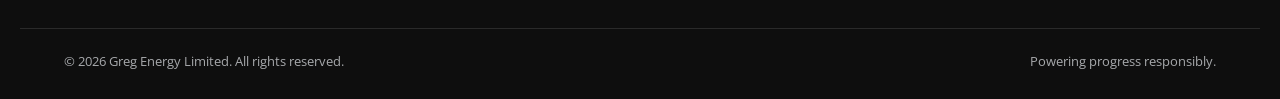
==== commit 2823b5d1: "NEW UPDATE" ====
--- a/index.html
+++ b/index.html
@@ -166,7 +166,10 @@
   .cat-item:hover{padding-left:0.9rem;background:var(--bg-elevated);}
   .cat-item .mark{flex:none;width:9px;height:9px;margin-top:0.5rem;background:var(--red);transition:transform 0.3s var(--ease);}
   .cat-item:hover .mark{transform:scale(1.5);}
-  .cat-item div h4{font-size:1.03rem;margin-bottom:0.25rem;}
+  .cat-item div h4{font-size:1.03rem;margin-bottom:0.25rem;display:flex;align-items:center;flex-wrap:wrap;gap:0.6rem;}
+  .cat-item div h4 .tag{margin-top:0;font-size:0.68rem;}
+  .cat-item-specialty{background:rgba(193,39,45,0.07);margin:0 -0.4rem;padding-left:0.9rem;padding-right:0.9rem;border-left:2px solid var(--red);}
+  .cat-item-specialty .mark{background:var(--red);}
   .cat-item div p{color:var(--text-muted);font-size:0.92rem;}
 
   .cat-photos{display:grid;grid-template-columns:1fr 1fr;grid-template-rows:1fr 1fr;gap:0.6rem;}
@@ -190,8 +193,9 @@
   .service-text h3{font-size:1.28rem;transition:color 0.25s var(--ease);}
   .service-row:hover .service-text h3{color:var(--red);}
   .service-text p{color:var(--text-muted);max-width:56ch;}
-  .service-text .tag{display:inline-flex;align-items:center;gap:0.4rem;margin-top:0.5rem;font-size:0.78rem;font-weight:700;color:var(--red);text-transform:uppercase;letter-spacing:0.05em;width:fit-content;}
-  .service-text .tag::before{content:"";width:5px;height:5px;background:var(--red);border-radius:50%;}
+  .tag{display:inline-flex;align-items:center;gap:0.4rem;font-size:0.78rem;font-weight:700;color:var(--red);text-transform:uppercase;letter-spacing:0.05em;width:fit-content;}
+  .tag::before{content:"";width:5px;height:5px;background:var(--red);border-radius:50%;flex:none;}
+  .service-text .tag{margin-top:0.5rem;}
   @media (min-width:901px){
     .service-row:nth-child(even){grid-template-columns:1.4fr 0.9fr;}
     .service-row:nth-child(even) .service-photo{order:2;}
@@ -288,6 +292,7 @@
     .section-head{grid-template-columns:1fr;}
     .cat-grid{grid-template-columns:1fr;}
     .cat-photos{
+      display:block;grid-template-columns:none;grid-template-rows:none;
       position:relative;width:100%;aspect-ratio:5/4;
       overflow:hidden;border:1px solid var(--border);
       touch-action:pan-y;
@@ -422,10 +427,11 @@
         <div class="cat-copy">
           <p>We procure and supply equipment across a broad range of categories for industrial and energy-sector sites — including, but not limited to:</p>
           <div class="cat-items">
-            <div class="cat-item"><span class="mark"></span><div><h4>Personal protective equipment</h4><p>Helmets, hi-vis coveralls, safety glasses, gloves and boots for site and field crews.</p></div></div>
-            <div class="cat-item"><span class="mark"></span><div><h4>Machinery &amp; power tools</h4><p>Equipment from trusted brands including INGCO and Bosch, sourced and supplied to spec.</p></div></div>
-            <div class="cat-item"><span class="mark"></span><div><h4>Scaffolding &amp; access equipment</h4><p>Frames, boards, couplers, access towers and rope access gear for height-work.</p></div></div>
-            <div class="cat-item"><span class="mark"></span><div><h4>Compressors &amp; site equipment</h4><p>Air compressors and general site equipment sourced and supplied on request.</p></div></div>
+            <div class="cat-item"><span class="mark"></span><div><h4>Personal protective equipment</h4><p>Helmets, hi-vis coveralls, safety glasses, gloves, boots and life jackets for site and field crews.</p></div></div>
+            <div class="cat-item cat-item-specialty"><span class="mark"></span><div><h4>Custom-branded PPE &amp; packaging <span class="tag">Our specialty</span></h4><p>Coveralls, helmets and cartons customised with your company's logo before delivery — in-house branding, done as part of the order, not a separate job you have to farm out.</p></div></div>
+            <div class="cat-item"><span class="mark"></span><div><h4>Scaffolding &amp; clamps</h4><p>Scaffold tubes and boards, right-angle and swivel clamps, couplers and access towers for height-work.</p></div></div>
+            <div class="cat-item"><span class="mark"></span><div><h4>Tools &amp; machinery</h4><p>INGCO and Bosch power tools, plus brass hammers and other non-sparking hand tools for site crews.</p></div></div>
+            <div class="cat-item"><span class="mark"></span><div><h4>Site consumables</h4><p>Welding rods, cutting and grinding discs, fasteners, and general workshop and cleaning supplies.</p></div></div>
             <div class="cat-item"><span class="mark"></span><div><h4>Anything else your site needs</h4><p>Our sourcing network covers far more than what's listed — send us your specification and we'll quote it.</p></div></div>
           </div>
         </div>
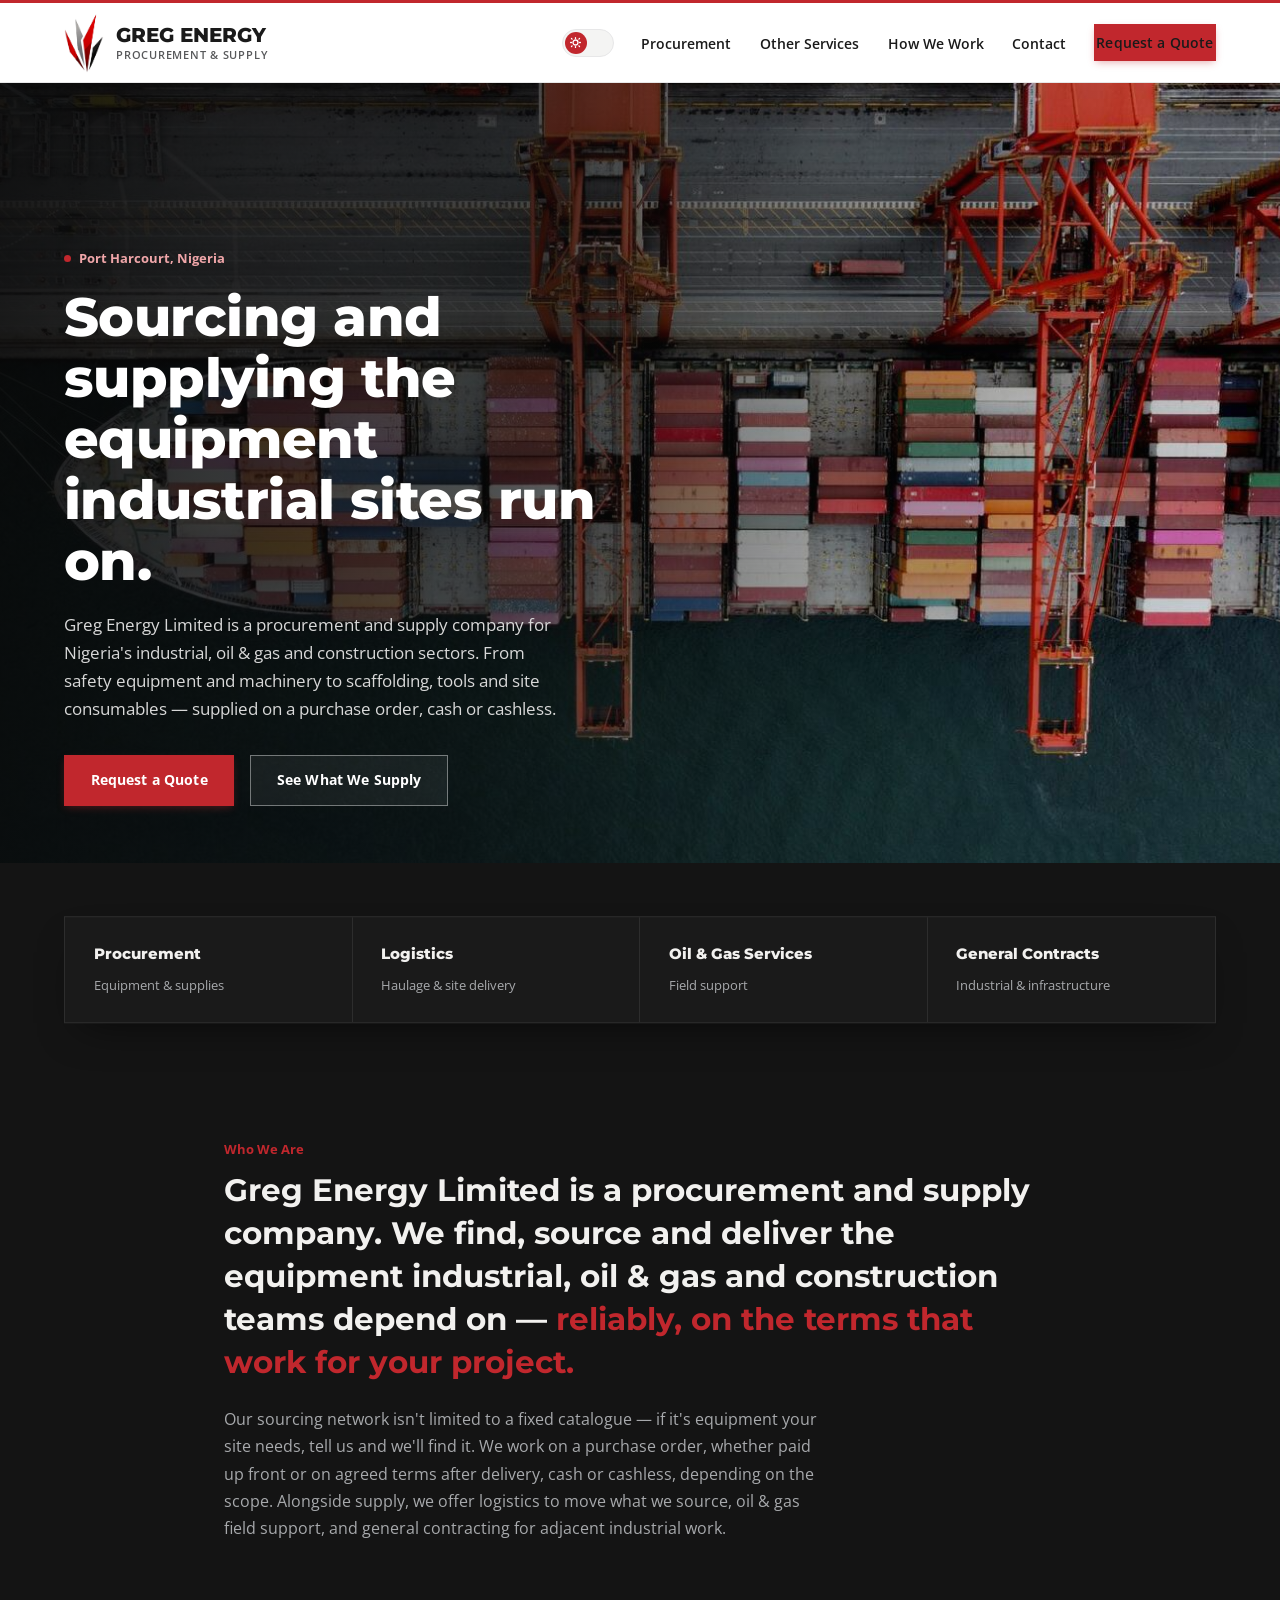
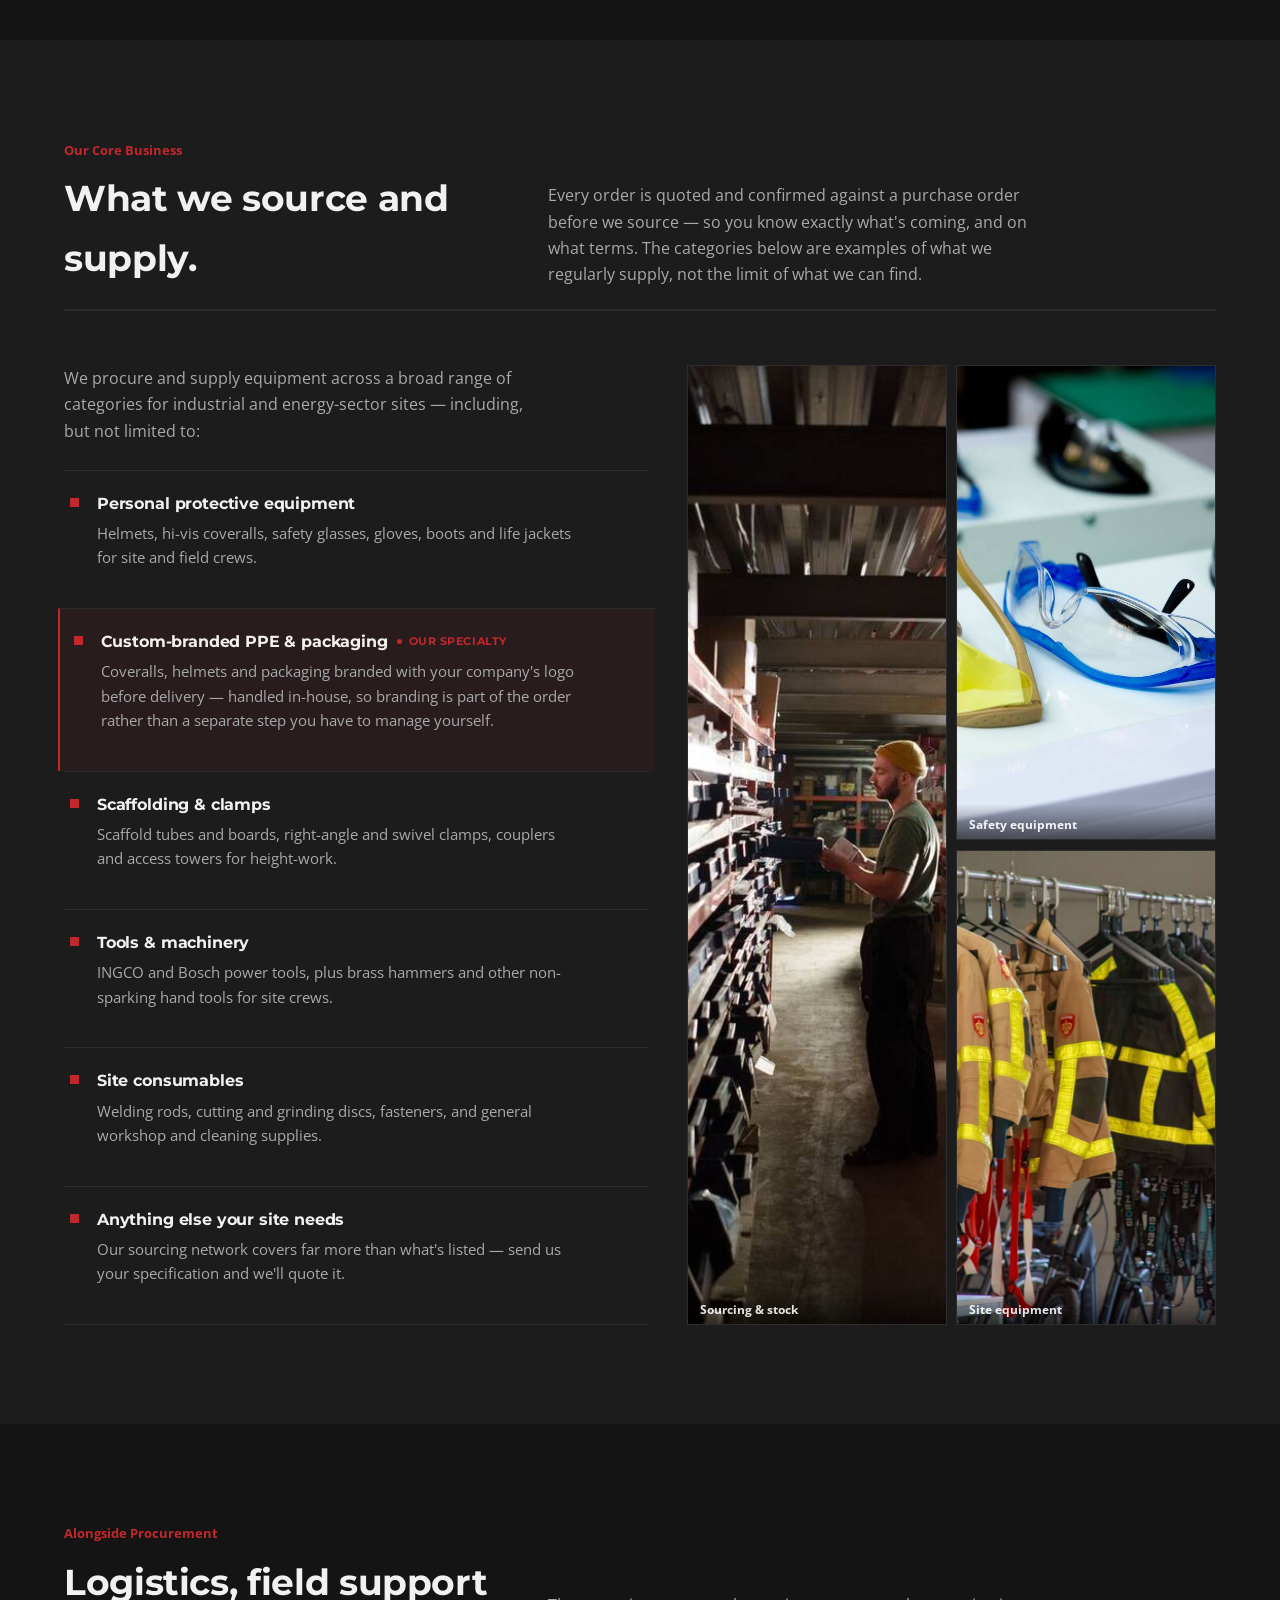
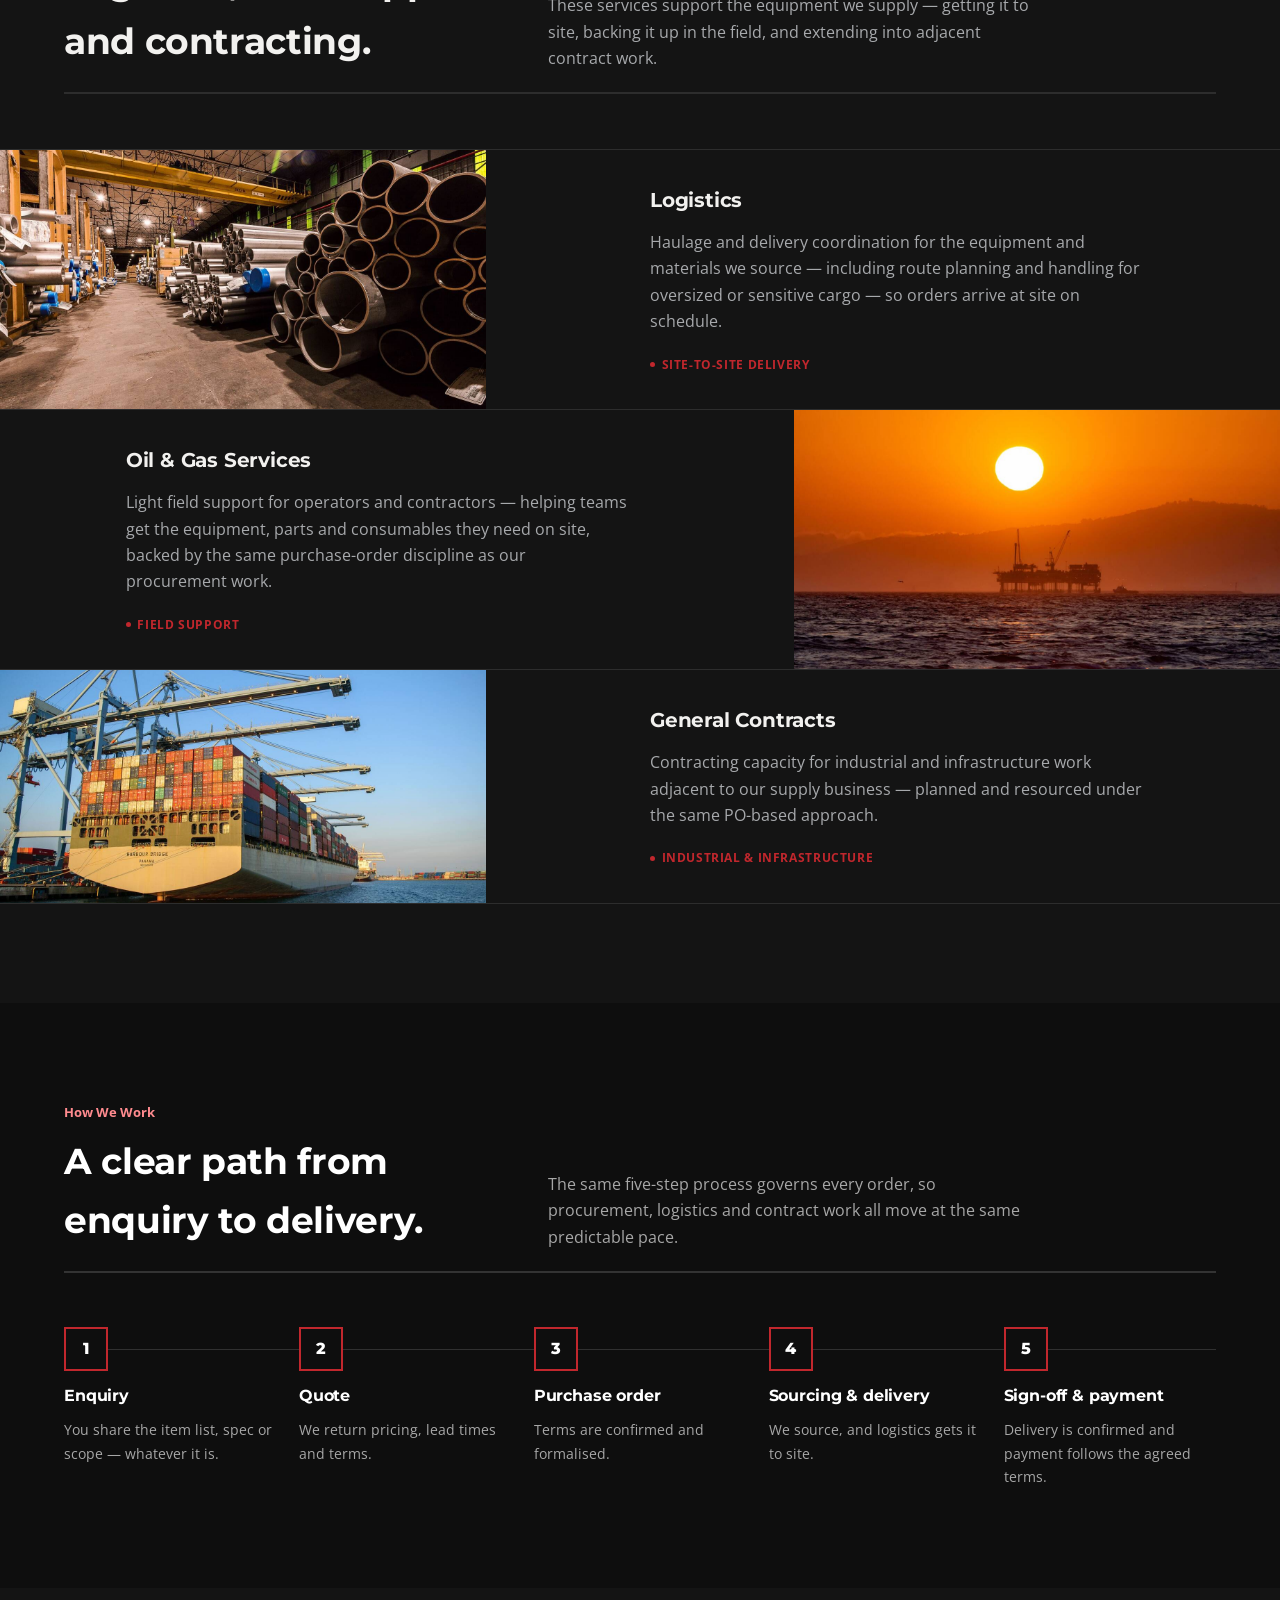
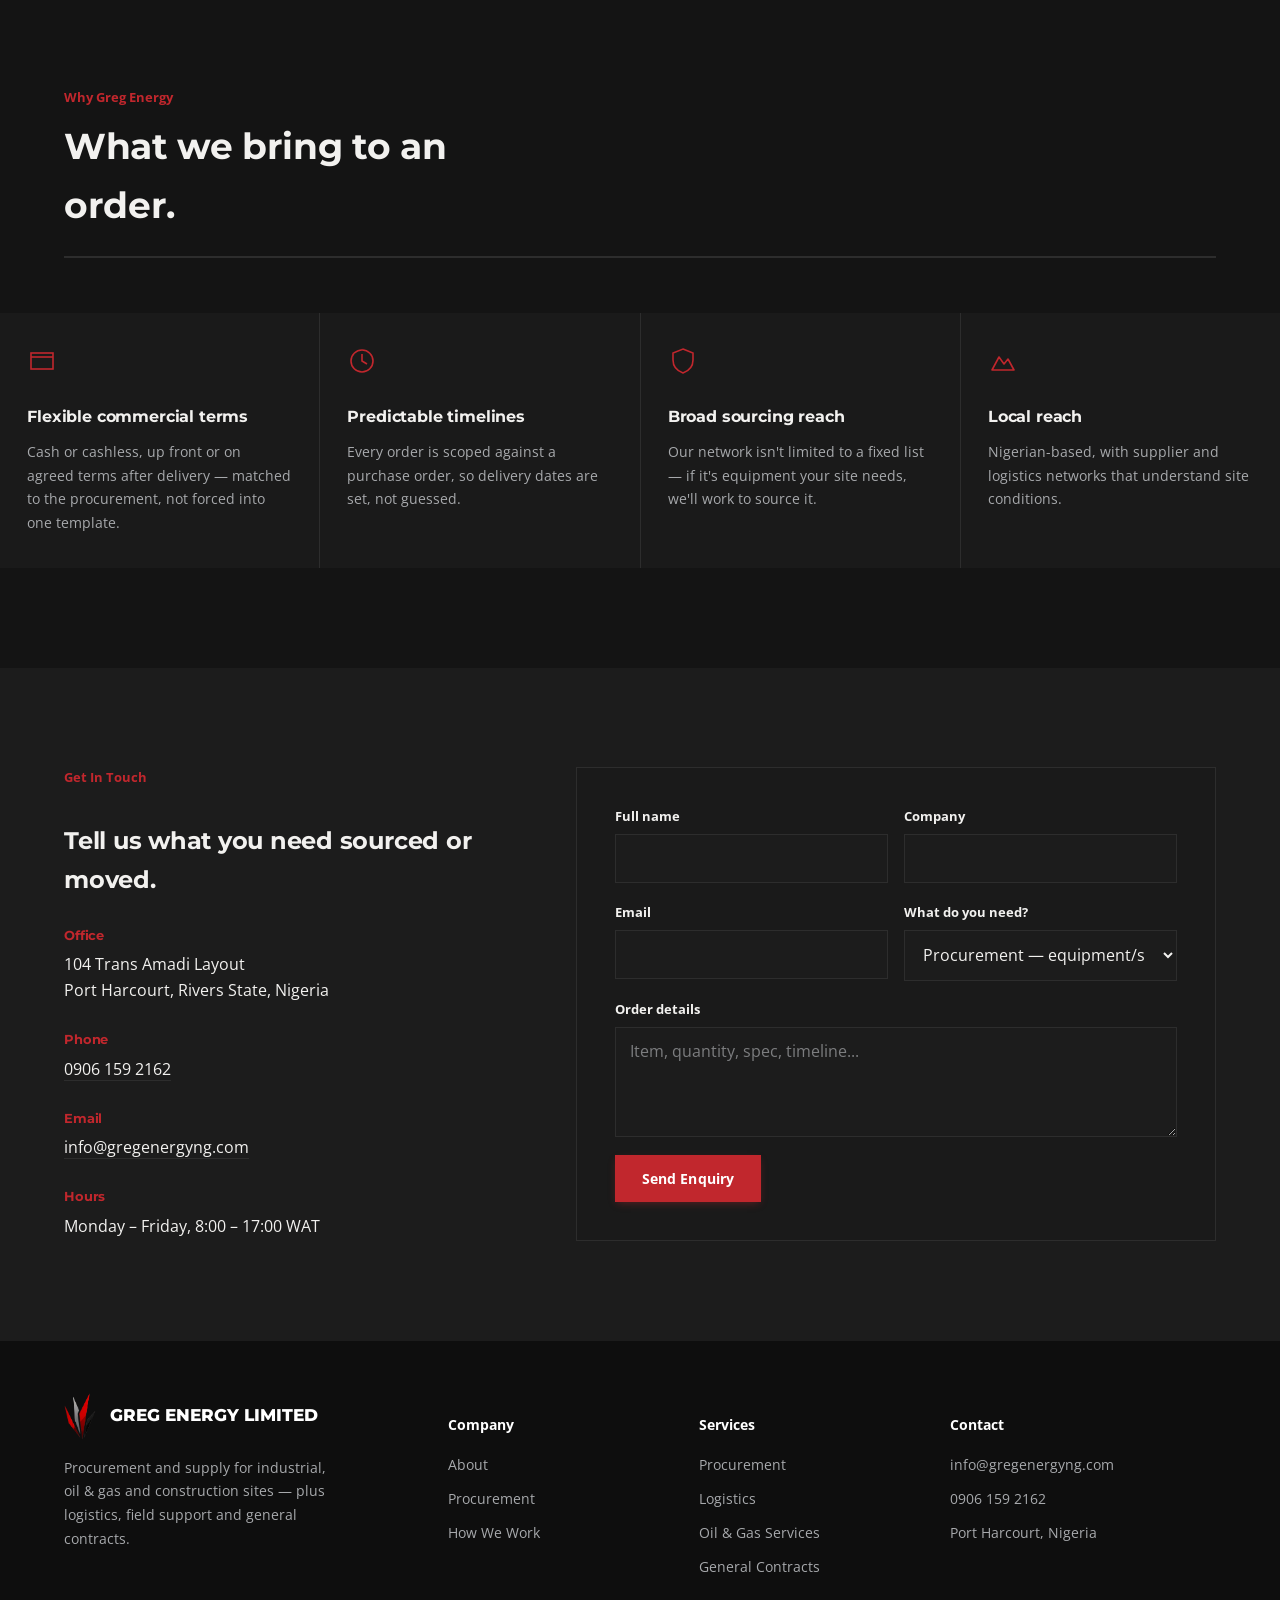
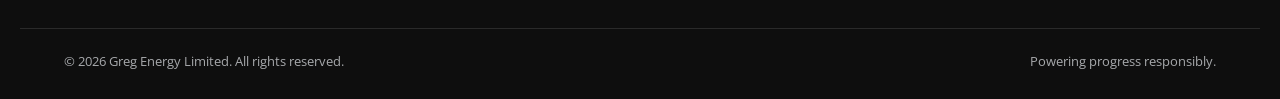
==== commit ed9cab26: "modified" ====
--- a/index.html
+++ b/index.html
@@ -70,9 +70,9 @@
   .brand-text span{display:block;font-family:'Open Sans',sans-serif;font-weight:600;font-size:0.68rem;color:#57585a;letter-spacing:0.07em;margin-top:3px;}
   .nav-right{display:flex;align-items:center;gap:clamp(1rem,2vw,1.8rem);}
   .nav-links{display:flex;align-items:center;gap:clamp(1.1rem,2vw,2rem);}
-  .nav-links a{font-size:0.89rem;font-weight:600;color:#57585a;position:relative;padding:0.35rem 0.1rem;transition:color 0.25s var(--ease);}
+  .nav-links a{font-size:0.89rem;font-weight:600;color:#1A1A1A;position:relative;padding:0.35rem 0.1rem;transition:color 0.25s var(--ease);}
   .nav-links a::after{content:"";position:absolute;left:50%;bottom:0;width:0;height:2px;background:var(--red);transition:width 0.3s var(--ease), left 0.3s var(--ease);}
-  .nav-links a:hover{color:#1A1A1A;}
+  .nav-links a:hover{color:var(--red);}
   .nav-links a:hover::after{width:100%;left:0;}
 
   /* Theme toggle switch */
@@ -389,7 +389,7 @@
       <div class="wrap">
         <span class="eyebrow">Port Harcourt, Nigeria</span>
         <h1>Sourcing and supplying the equipment industrial sites run on.</h1>
-        <p class="lede">Greg Energy Limited is a procurement and supply company for Nigeria's industrial, oil &amp; gas and construction sectors. From safety equipment and machinery to specialised site gear and beyond — supplied on a purchase order, cash or cashless.</p>
+        <p class="lede">Greg Energy Limited is a procurement and supply company for Nigeria's industrial, oil &amp; gas and construction sectors. From safety equipment and machinery to scaffolding, tools and site consumables — supplied on a purchase order, cash or cashless.</p>
         <div class="hero-ctas">
           <a href="#contact" class="btn btn-primary">Request a Quote</a>
           <a href="#procurement" class="btn btn-outline-light">See What We Supply</a>
@@ -428,7 +428,7 @@
           <p>We procure and supply equipment across a broad range of categories for industrial and energy-sector sites — including, but not limited to:</p>
           <div class="cat-items">
             <div class="cat-item"><span class="mark"></span><div><h4>Personal protective equipment</h4><p>Helmets, hi-vis coveralls, safety glasses, gloves, boots and life jackets for site and field crews.</p></div></div>
-            <div class="cat-item cat-item-specialty"><span class="mark"></span><div><h4>Custom-branded PPE &amp; packaging <span class="tag">Our specialty</span></h4><p>Coveralls, helmets and cartons customised with your company's logo before delivery — in-house branding, done as part of the order, not a separate job you have to farm out.</p></div></div>
+            <div class="cat-item cat-item-specialty"><span class="mark"></span><div><h4>Custom-branded PPE &amp; packaging <span class="tag">Our specialty</span></h4><p>Coveralls, helmets and packaging branded with your company's logo before delivery — handled in-house, so branding is part of the order rather than a separate step you have to manage yourself.</p></div></div>
             <div class="cat-item"><span class="mark"></span><div><h4>Scaffolding &amp; clamps</h4><p>Scaffold tubes and boards, right-angle and swivel clamps, couplers and access towers for height-work.</p></div></div>
             <div class="cat-item"><span class="mark"></span><div><h4>Tools &amp; machinery</h4><p>INGCO and Bosch power tools, plus brass hammers and other non-sparking hand tools for site crews.</p></div></div>
             <div class="cat-item"><span class="mark"></span><div><h4>Site consumables</h4><p>Welding rods, cutting and grinding discs, fasteners, and general workshop and cleaning supplies.</p></div></div>
@@ -524,7 +524,7 @@
       <div class="why-card">
         <svg width="30" height="30" viewBox="0 0 30 30"><path d="M15 3l10 4v7c0 7-4.5 11-10 13-5.5-2-10-6-10-13V7z" stroke="#C1272D" stroke-width="1.6" fill="none"/></svg>
         <h3>Broad sourcing reach</h3>
-        <p>Our network isn't limited to a fixed list — if it's legitimate site equipment, we'll work to source it.</p>
+        <p>Our network isn't limited to a fixed list — if it's equipment your site needs, we'll work to source it.</p>
       </div>
       <div class="why-card">
         <svg width="30" height="30" viewBox="0 0 30 30"><path d="M4 24l7-13 5 7 4-5 6 11z" stroke="#C1272D" stroke-width="1.6" fill="none" stroke-linejoin="round"/></svg>
@@ -542,18 +542,20 @@
         <h2>Tell us what you need sourced or moved.</h2>
         <div class="info-block"><h4>Office</h4><p>104 Trans Amadi Layout<br>Port Harcourt, Rivers State, Nigeria</p></div>
         <div class="info-block"><h4>Phone</h4><p><a href="tel:09061592162">0906 159 2162</a></p></div>
-        <div class="info-block"><h4>Email</h4><p><a href="mailto:info@gregenergy.com">info@gregenergy.com</a></p></div>
+        <div class="info-block"><h4>Email</h4><p><a href="mailto:info@gregenergyng.com">info@gregenergyng.com</a></p></div>
         <div class="info-block"><h4>Hours</h4><p>Monday – Friday, 8:00 – 17:00 WAT</p></div>
       </div>
-      <form class="contact-form" onsubmit="event.preventDefault(); this.querySelector('.form-success').style.display='block';">
+      <!-- IMPORTANT: replace YOUR_FORM_ID below with your real Formspree endpoint — see the setup note. -->
+      <form class="contact-form" id="enquiryForm" action="https://formspree.io/f/YOUR_FORM_ID" method="POST">
+        <input type="hidden" name="_subject" value="New enquiry — Greg Energy website">
         <div class="form-row">
-          <div class="field"><label for="fname">Full name</label><input id="fname" type="text" required></div>
-          <div class="field"><label for="company">Company</label><input id="company" type="text"></div>
+          <div class="field"><label for="fname">Full name</label><input id="fname" name="name" type="text" required></div>
+          <div class="field"><label for="company">Company</label><input id="company" name="company" type="text"></div>
         </div>
         <div class="form-row">
-          <div class="field"><label for="email">Email</label><input id="email" type="email" required></div>
+          <div class="field"><label for="email">Email</label><input id="email" name="email" type="email" required></div>
           <div class="field"><label for="category">What do you need?</label>
-            <select id="category">
+            <select id="category" name="category">
               <option>Procurement — equipment/supplies</option>
               <option>Logistics</option>
               <option>Oil &amp; Gas field support</option>
@@ -562,9 +564,10 @@
             </select>
           </div>
         </div>
-        <div class="field"><label for="msg">Order details</label><textarea id="msg" required placeholder="Item, quantity, spec, timeline..."></textarea></div>
+        <div class="field"><label for="msg">Order details</label><textarea id="msg" name="message" required placeholder="Item, quantity, spec, timeline..."></textarea></div>
         <button type="submit" class="btn btn-primary">Send Enquiry</button>
         <p class="form-success" style="display:none;margin-top:0.9rem;color:var(--red);font-weight:600;font-size:0.9rem;">Thank you — your enquiry has been noted. We'll respond shortly.</p>
+        <p class="form-error" style="display:none;margin-top:0.9rem;color:var(--red);font-weight:600;font-size:0.9rem;">Something went wrong sending this. Please email us directly at <a href="mailto:info@gregenergyng.com">info@gregenergyng.com</a>.</p>
       </form>
     </div>
   </section>
@@ -579,7 +582,7 @@
     </div>
     <div><h5>Company</h5><ul><li><a href="#about">About</a></li><li><a href="#procurement">Procurement</a></li><li><a href="#process">How We Work</a></li></ul></div>
     <div><h5>Services</h5><ul><li><a href="#procurement">Procurement</a></li><li><a href="#services">Logistics</a></li><li><a href="#services">Oil &amp; Gas Services</a></li><li><a href="#services">General Contracts</a></li></ul></div>
-    <div><h5>Contact</h5><ul><li><a href="mailto:info@gregenergy.com">info@gregenergy.com</a></li><li><a href="tel:09061592162">0906 159 2162</a></li><li>Port Harcourt, Nigeria</li></ul></div>
+    <div><h5>Contact</h5><ul><li><a href="mailto:info@gregenergyng.com">info@gregenergyng.com</a></li><li><a href="tel:09061592162">0906 159 2162</a></li><li>Port Harcourt, Nigeria</li></ul></div>
   </div>
   <div class="wrap foot-bottom">
     <span>© 2026 Greg Energy Limited. All rights reserved.</span>
@@ -631,6 +634,40 @@
     dots.forEach((dot, i) => dot.style.pointerEvents = 'none'); // dots are indicators only
   }
 
+  // ---- Contact form: actually sends the enquiry (via Formspree) instead of just showing a message ----
+  const enquiryForm = document.getElementById('enquiryForm');
+  if (enquiryForm) {
+    enquiryForm.addEventListener('submit', async (e) => {
+      e.preventDefault();
+      const successEl = enquiryForm.querySelector('.form-success');
+      const errorEl = enquiryForm.querySelector('.form-error');
+      successEl.style.display = 'none';
+      errorEl.style.display = 'none';
+      const submitBtn = enquiryForm.querySelector('button[type="submit"]');
+      const originalLabel = submitBtn.textContent;
+      submitBtn.textContent = 'Sending…';
+      submitBtn.disabled = true;
+      try {
+        const res = await fetch(enquiryForm.action, {
+          method: 'POST',
+          body: new FormData(enquiryForm),
+          headers: { 'Accept': 'application/json' }
+        });
+        if (res.ok) {
+          enquiryForm.reset();
+          successEl.style.display = 'block';
+        } else {
+          errorEl.style.display = 'block';
+        }
+      } catch (err) {
+        errorEl.style.display = 'block';
+      } finally {
+        submitBtn.textContent = originalLabel;
+        submitBtn.disabled = false;
+      }
+    });
+  }
+
   // ---- Mobile menu ----
   const toggle = document.getElementById('menuToggle');
   const menu = document.getElementById('mobileMenu');
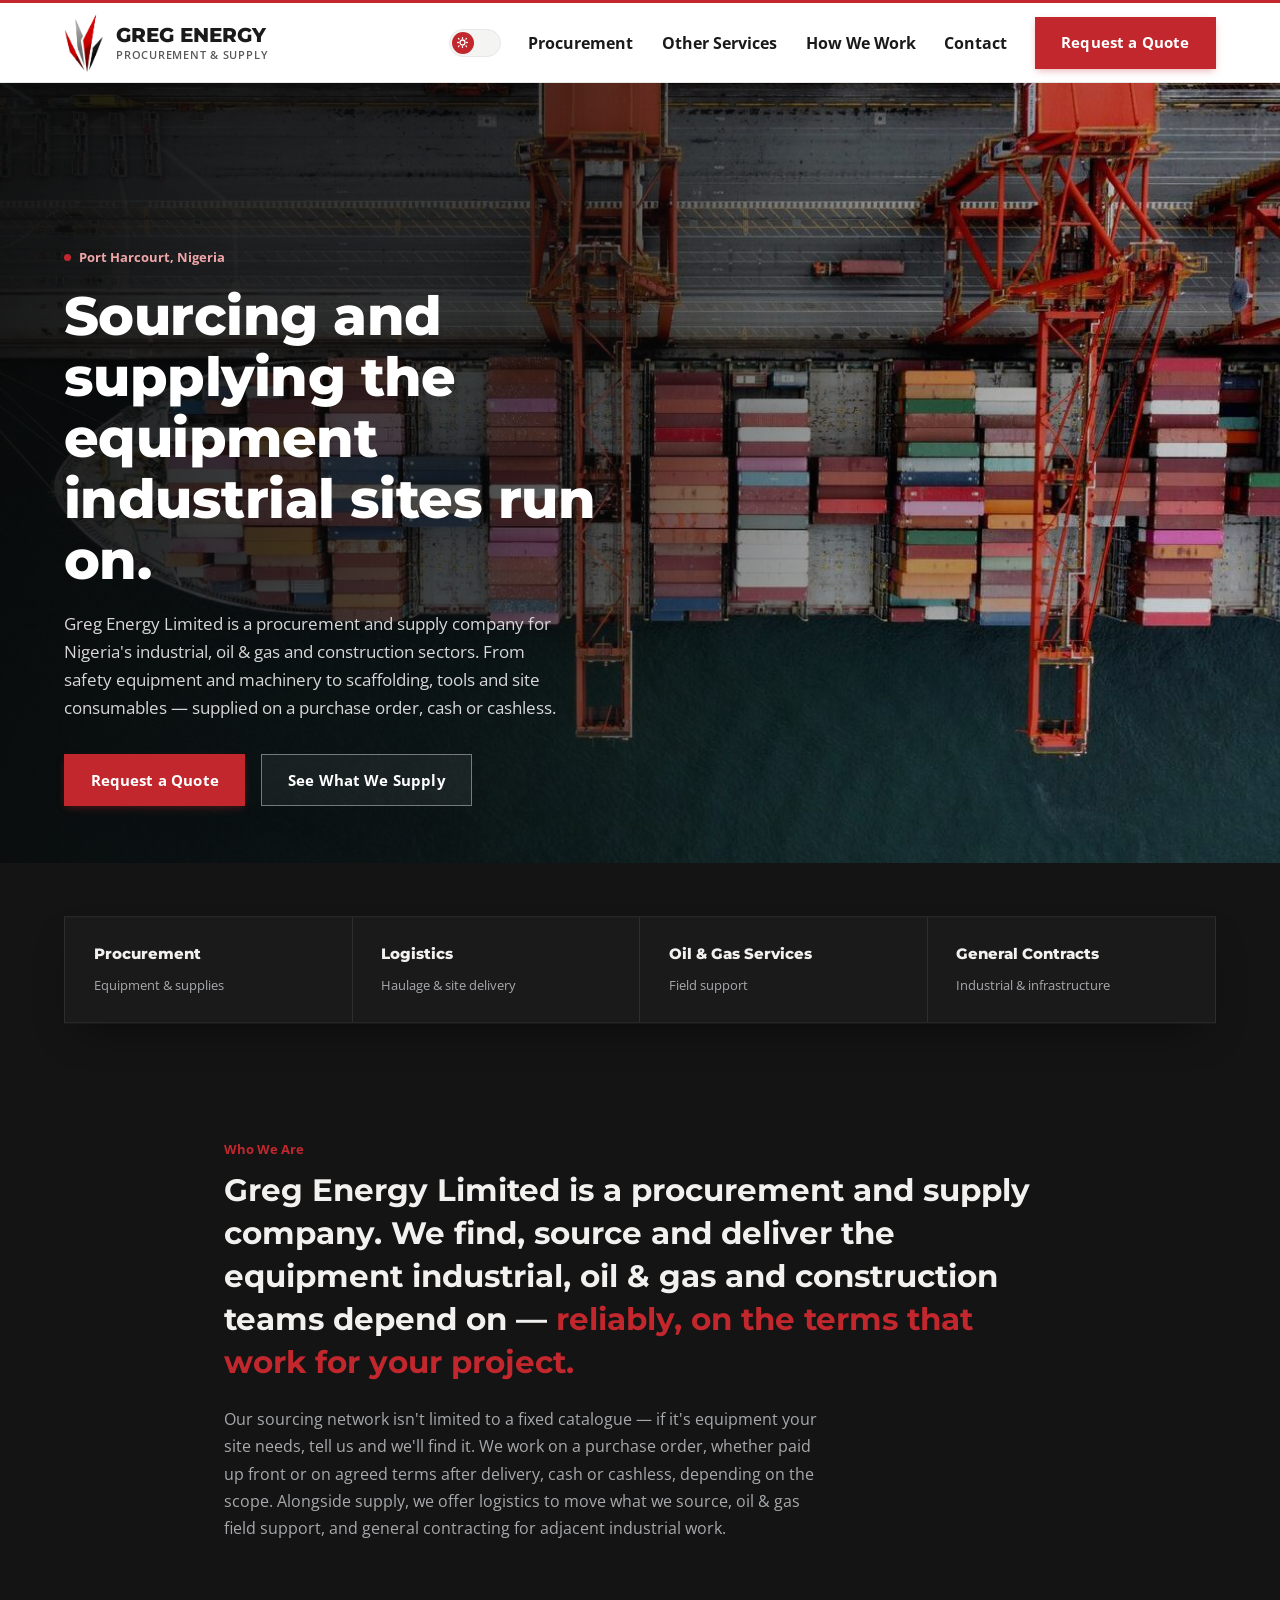
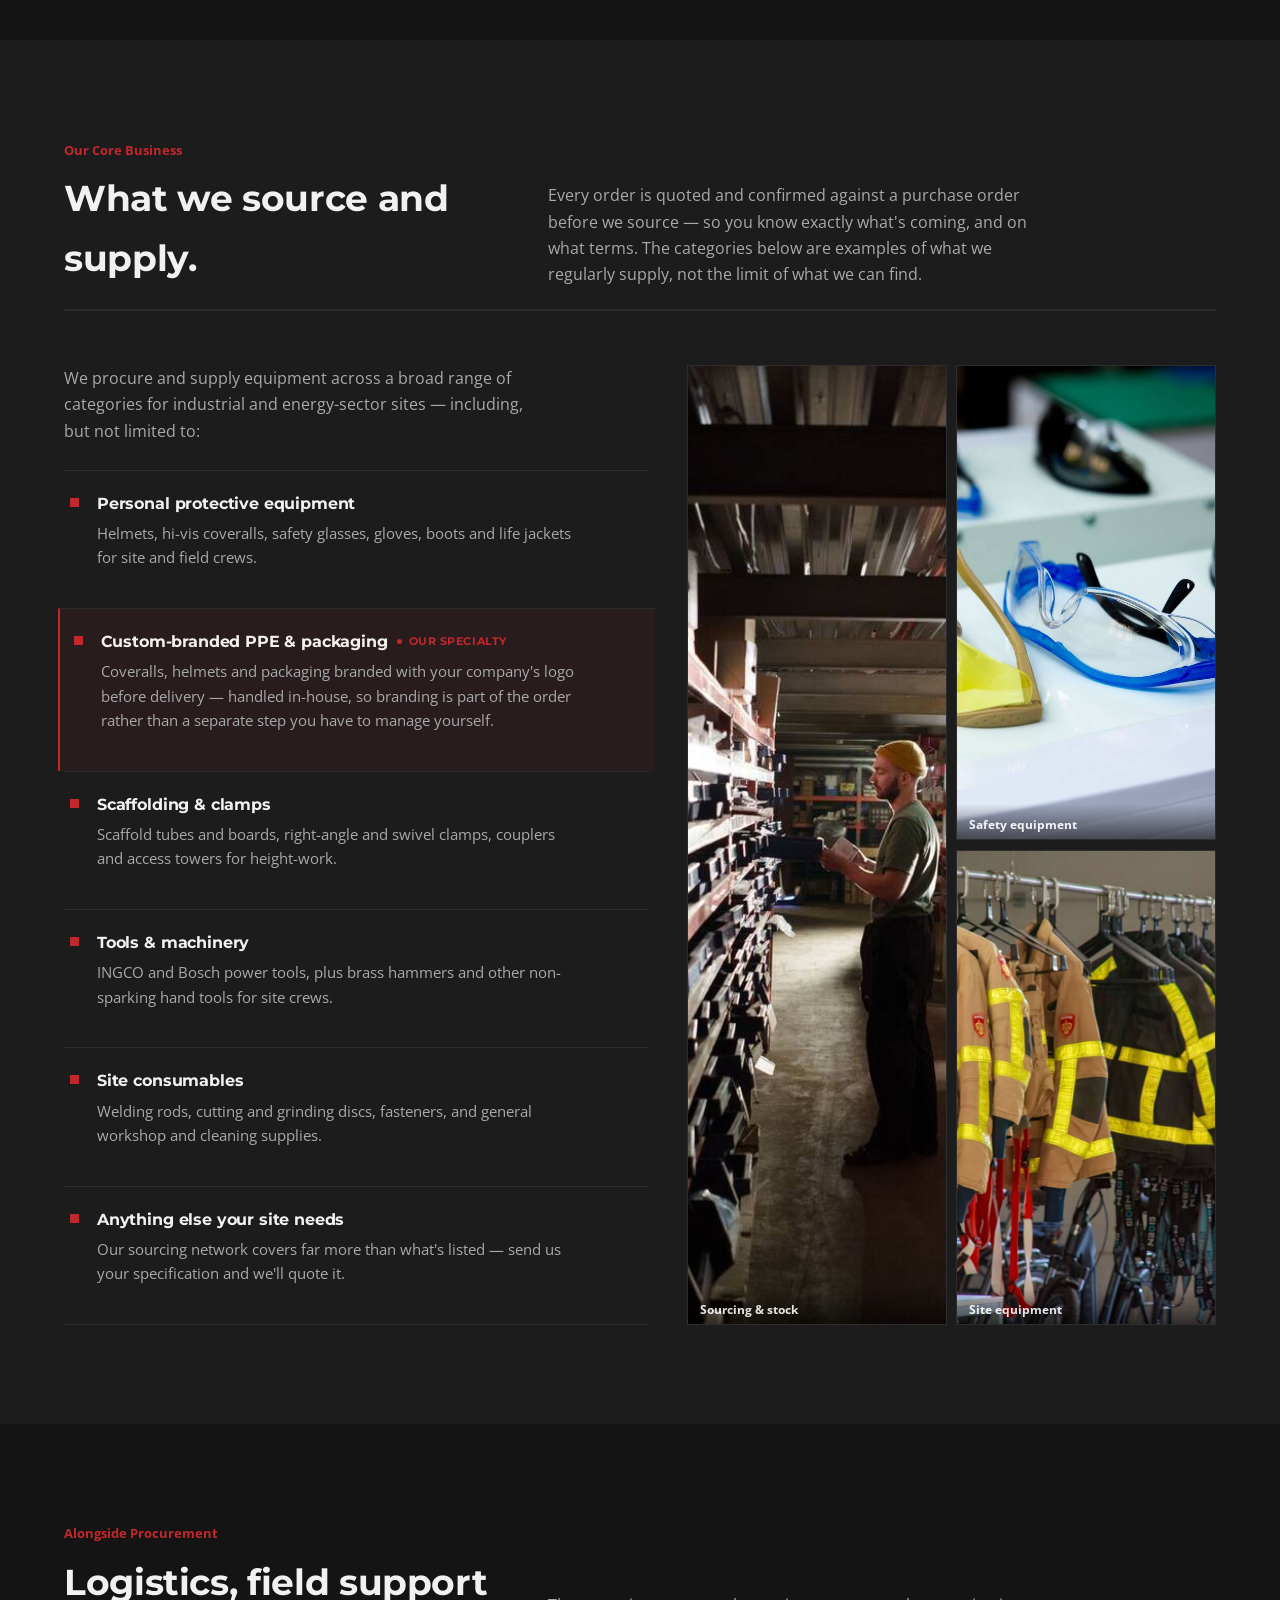
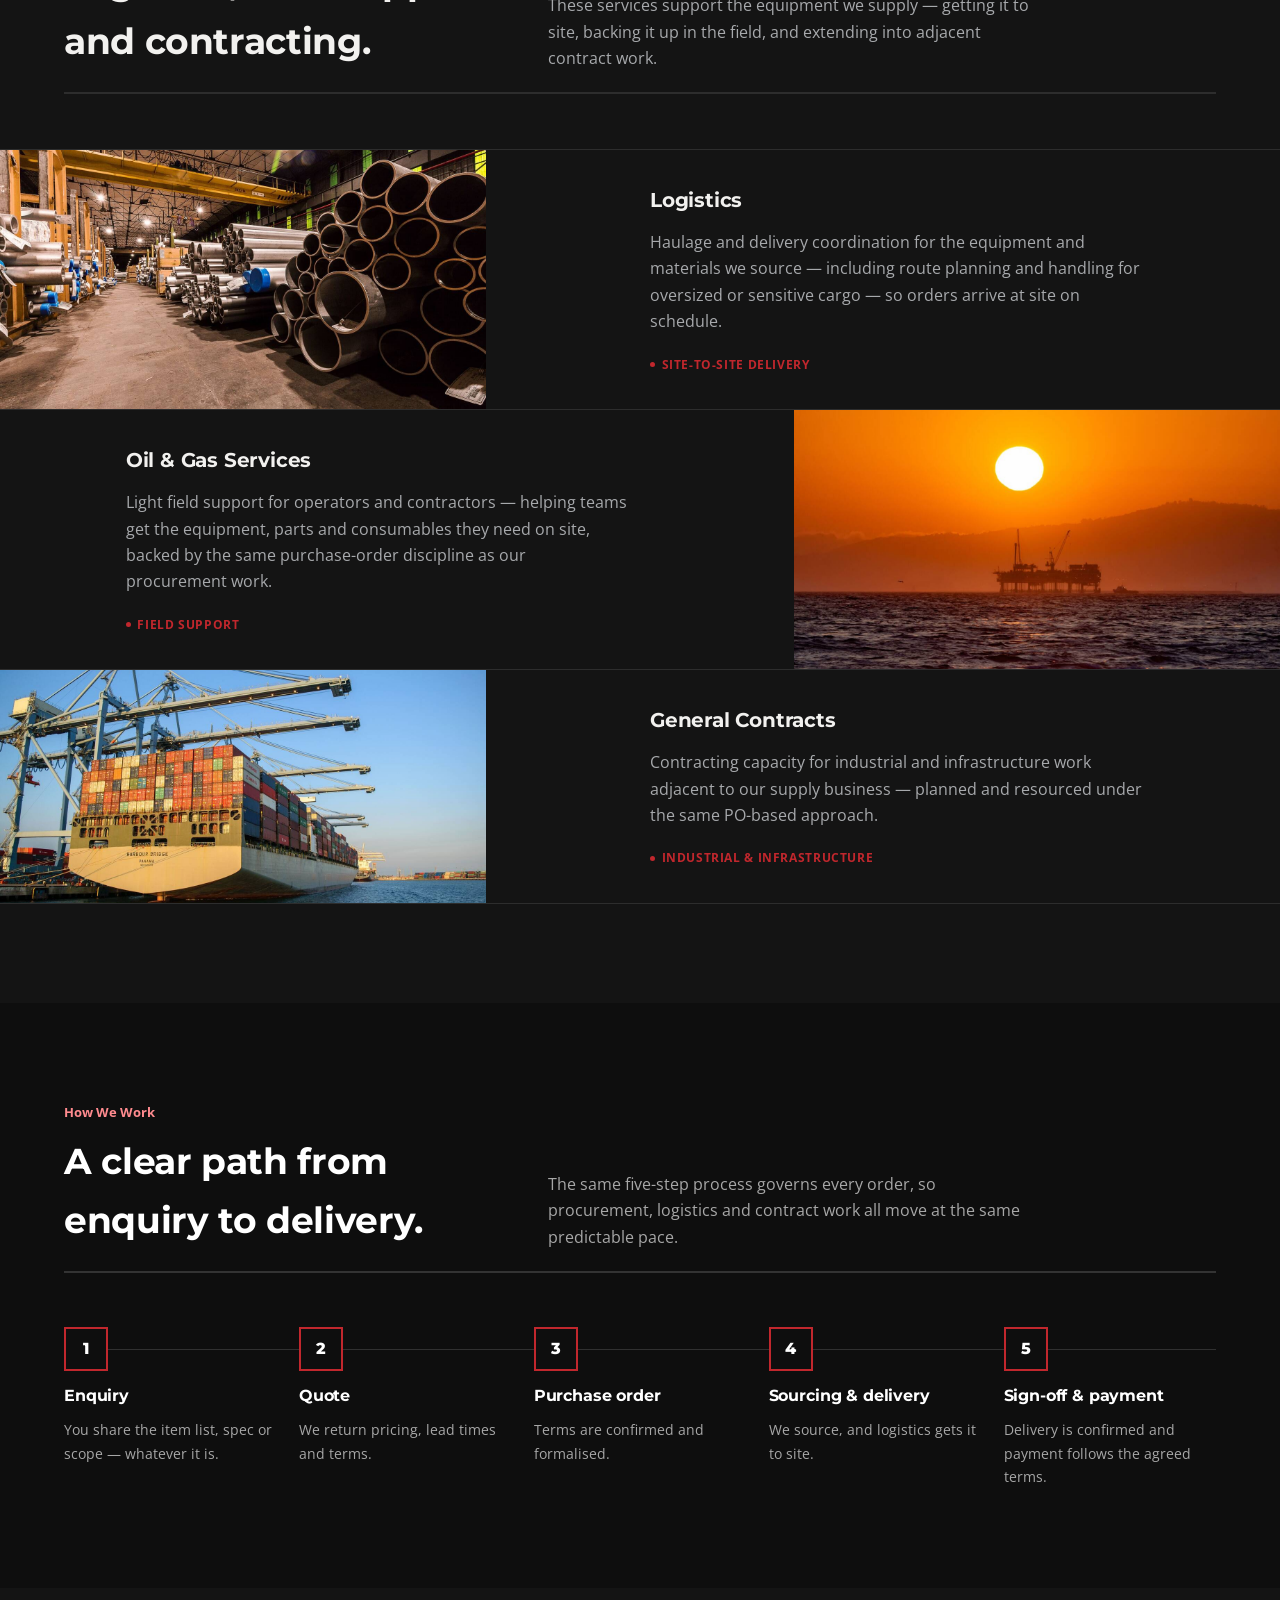
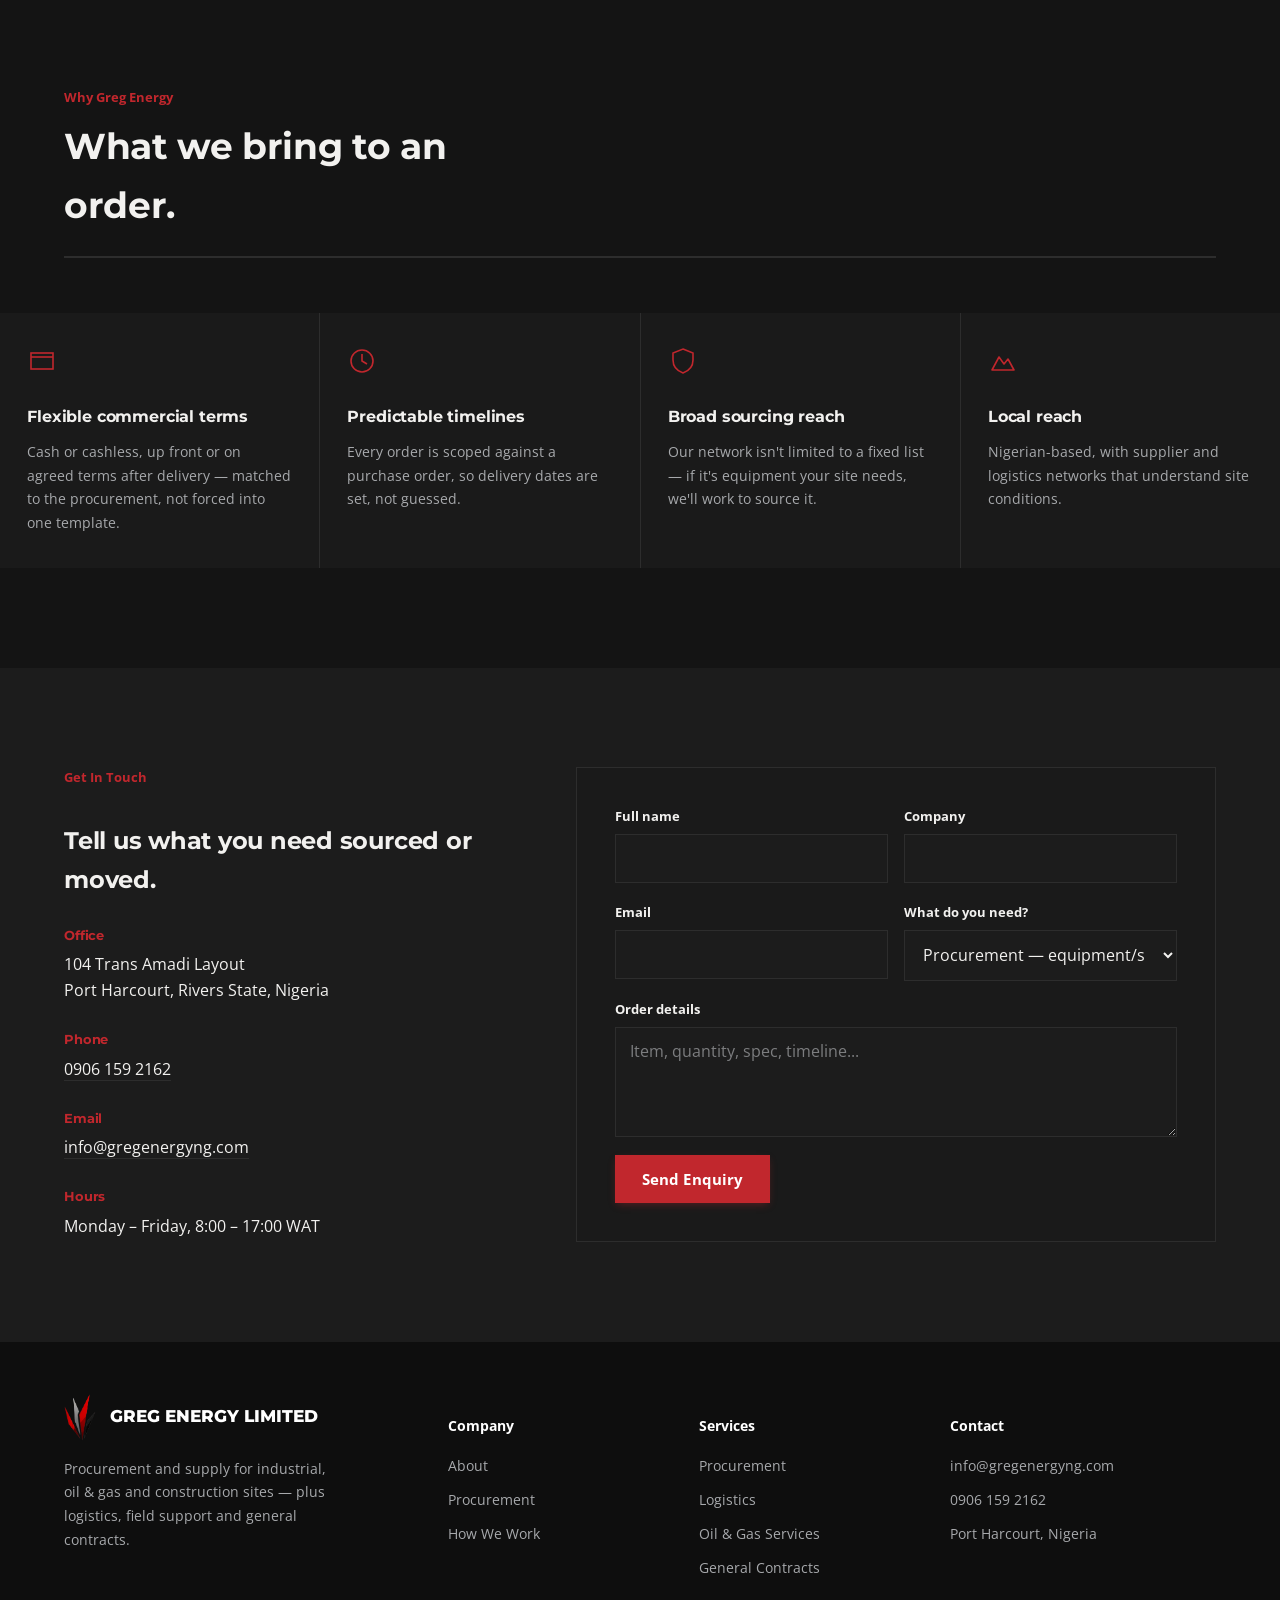
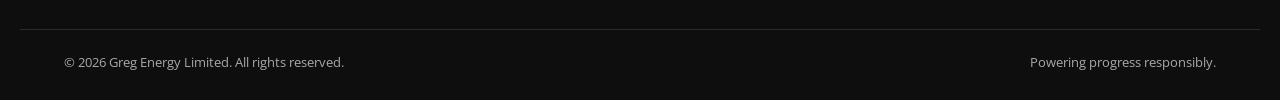
==== commit e0cd003d: "latest update" ====
--- a/index.html
+++ b/index.html
@@ -70,10 +70,10 @@
   .brand-text span{display:block;font-family:'Open Sans',sans-serif;font-weight:600;font-size:0.68rem;color:#57585a;letter-spacing:0.07em;margin-top:3px;}
   .nav-right{display:flex;align-items:center;gap:clamp(1rem,2vw,1.8rem);}
   .nav-links{display:flex;align-items:center;gap:clamp(1.1rem,2vw,2rem);}
-  .nav-links a{font-size:0.89rem;font-weight:600;color:#1A1A1A;position:relative;padding:0.35rem 0.1rem;transition:color 0.25s var(--ease);}
-  .nav-links a::after{content:"";position:absolute;left:50%;bottom:0;width:0;height:2px;background:var(--red);transition:width 0.3s var(--ease), left 0.3s var(--ease);}
-  .nav-links a:hover{color:var(--red);}
-  .nav-links a:hover::after{width:100%;left:0;}
+  .nav-links a:not(.btn){font-size:1rem;font-weight:700;color:#1A1A1A;position:relative;padding:0.35rem 0.1rem;transition:color 0.25s var(--ease);}
+  .nav-links a:not(.btn)::after{content:"";position:absolute;left:50%;bottom:0;width:0;height:2px;background:var(--red);transition:width 0.3s var(--ease), left 0.3s var(--ease);}
+  .nav-links a:not(.btn):hover{color:var(--red);}
+  .nav-links a:not(.btn):hover::after{width:100%;left:0;}
 
   /* Theme toggle switch */
   .theme-toggle{
@@ -92,7 +92,7 @@
   /* Buttons — refined system */
   .btn{
     display:inline-flex;align-items:center;justify-content:center;gap:0.5rem;
-    padding:0.8rem 1.6rem;font-weight:700;font-size:0.87rem;letter-spacing:0.01em;
+    padding:0.8rem 1.6rem;font-weight:700;font-size:0.92rem;letter-spacing:0.01em;
     border:1.5px solid transparent;white-space:nowrap;position:relative;
     transition:transform 0.28s var(--ease), box-shadow 0.28s var(--ease), background 0.28s var(--ease), border-color 0.28s var(--ease), color 0.28s var(--ease);
   }
@@ -258,6 +258,33 @@
 
   .mobile-cta{display:none;}
 
+  /* Enquiry confirmation modal */
+  .modal-overlay{
+    position:fixed;inset:0;z-index:200;
+    display:flex;align-items:center;justify-content:center;padding:1.5rem;
+    background:rgba(8,8,8,0.6);
+    backdrop-filter:blur(10px) saturate(140%);-webkit-backdrop-filter:blur(10px) saturate(140%);
+    opacity:0;visibility:hidden;
+    transition:opacity 0.25s var(--ease), visibility 0s linear 0.25s;
+  }
+  .modal-overlay.open{opacity:1;visibility:visible;transition:opacity 0.25s var(--ease);}
+  .modal-card{
+    background:var(--surface);border:1px solid var(--border);
+    max-width:420px;width:100%;padding:clamp(1.8rem,4vw,2.4rem) clamp(1.6rem,4vw,2.2rem);
+    text-align:center;box-shadow:0 30px 70px -20px rgba(0,0,0,0.55);
+    transform:translateY(14px);transition:transform 0.32s var(--ease);
+  }
+  .modal-overlay.open .modal-card{transform:translateY(0);}
+  .modal-icon{
+    width:56px;height:56px;border-radius:50%;
+    display:flex;align-items:center;justify-content:center;margin:0 auto 1.3rem;
+    background:rgba(193,39,45,0.12);color:var(--red);
+  }
+  .modal-icon svg{width:26px;height:26px;}
+  .modal-card h3{font-size:1.3rem;margin-bottom:0.7rem;}
+  .modal-card p{color:var(--text-muted);font-size:0.97rem;margin-bottom:1.7rem;line-height:1.65;}
+  .modal-card p a{color:var(--red);border-bottom:1px solid var(--red);}
+
   /* Mobile full-screen menu overlay — lives outside <header> on purpose (see markup comment). */
   .mobile-menu{
     position:fixed;inset:0;z-index:95;
@@ -273,8 +300,8 @@
   .mobile-menu ul{display:flex;flex-direction:column;}
   .mobile-menu li{border-bottom:1px solid rgba(26,26,26,0.1);}
   .mobile-menu li:first-child{border-top:1px solid rgba(26,26,26,0.1);}
-  .mobile-menu a{display:block;padding:1.1rem 0.1rem;font-family:'Montserrat',sans-serif;font-weight:700;font-size:1.1rem;color:#1A1A1A;transition:color 0.2s var(--ease), padding-left 0.2s var(--ease);}
-  .mobile-menu a:active{color:var(--red);padding-left:0.4rem;}
+  .mobile-menu ul a{display:block;padding:1.15rem 0.1rem;font-family:'Montserrat',sans-serif;font-weight:800;font-size:1.3rem;color:#1A1A1A;transition:color 0.2s var(--ease), padding-left 0.2s var(--ease);}
+  .mobile-menu ul a:active{color:var(--red);padding-left:0.4rem;}
   .mobile-menu-cta{margin-top:1.8rem;width:100%;min-height:52px;}
 
   @media (max-width:900px){
@@ -545,8 +572,7 @@
         <div class="info-block"><h4>Email</h4><p><a href="mailto:info@gregenergyng.com">info@gregenergyng.com</a></p></div>
         <div class="info-block"><h4>Hours</h4><p>Monday – Friday, 8:00 – 17:00 WAT</p></div>
       </div>
-      <!-- IMPORTANT: replace YOUR_FORM_ID below with your real Formspree endpoint — see the setup note. -->
-      <form class="contact-form" id="enquiryForm" action="https://formspree.io/f/YOUR_FORM_ID" method="POST">
+      <form class="contact-form" id="enquiryForm" action="https://formspree.io/f/mvkojqjl" method="POST">
         <input type="hidden" name="_subject" value="New enquiry — Greg Energy website">
         <div class="form-row">
           <div class="field"><label for="fname">Full name</label><input id="fname" name="name" type="text" required></div>
@@ -566,8 +592,6 @@
         </div>
         <div class="field"><label for="msg">Order details</label><textarea id="msg" name="message" required placeholder="Item, quantity, spec, timeline..."></textarea></div>
         <button type="submit" class="btn btn-primary">Send Enquiry</button>
-        <p class="form-success" style="display:none;margin-top:0.9rem;color:var(--red);font-weight:600;font-size:0.9rem;">Thank you — your enquiry has been noted. We'll respond shortly.</p>
-        <p class="form-error" style="display:none;margin-top:0.9rem;color:var(--red);font-weight:600;font-size:0.9rem;">Something went wrong sending this. Please email us directly at <a href="mailto:info@gregenergyng.com">info@gregenergyng.com</a>.</p>
       </form>
     </div>
   </section>
@@ -589,6 +613,15 @@
     <span>Powering progress responsibly.</span>
   </div>
 </footer>
+
+<div class="modal-overlay" id="enquiryModal" role="dialog" aria-modal="true" aria-labelledby="modalTitle">
+  <div class="modal-card">
+    <div class="modal-icon" id="modalIcon"></div>
+    <h3 id="modalTitle"></h3>
+    <p id="modalBody"></p>
+    <button class="btn btn-primary" id="modalClose" style="width:100%;">Close</button>
+  </div>
+</div>
 
 <script>
   // ---- Auto-advancing + swipeable photo carousel (procurement gallery) ----
@@ -634,15 +667,38 @@
     dots.forEach((dot, i) => dot.style.pointerEvents = 'none'); // dots are indicators only
   }
 
-  // ---- Contact form: actually sends the enquiry (via Formspree) instead of just showing a message ----
+  // ---- Enquiry confirmation modal ----
+  const modal = document.getElementById('enquiryModal');
+  const modalIcon = document.getElementById('modalIcon');
+  const modalTitle = document.getElementById('modalTitle');
+  const modalBody = document.getElementById('modalBody');
+  const modalClose = document.getElementById('modalClose');
+
+  const CHECK_ICON = '<svg viewBox="0 0 24 24" fill="none" stroke="currentColor" stroke-width="2.4" stroke-linecap="round" stroke-linejoin="round"><path d="M20 6L9 17l-5-5"/></svg>';
+  const ALERT_ICON = '<svg viewBox="0 0 24 24" fill="none" stroke="currentColor" stroke-width="2.4" stroke-linecap="round" stroke-linejoin="round"><circle cx="12" cy="12" r="9"/><path d="M12 8v5M12 16h.01"/></svg>';
+
+  function openModal(kind){
+    if (kind === 'success') {
+      modalIcon.innerHTML = CHECK_ICON;
+      modalTitle.textContent = 'Enquiry received';
+      modalBody.textContent = "Thank you for reaching out. Your enquiry has been received, and a member of our team will get back to you shortly.";
+    } else {
+      modalIcon.innerHTML = ALERT_ICON;
+      modalTitle.textContent = "We couldn't send that";
+      modalBody.innerHTML = 'Something went wrong on our end. Please reach us directly at <a href="mailto:info@gregenergyng.com">info@gregenergyng.com</a> and we\'ll take it from there.';
+    }
+    modal.classList.add('open');
+  }
+  function closeModal(){ modal.classList.remove('open'); }
+  modalClose.addEventListener('click', closeModal);
+  modal.addEventListener('click', (e) => { if (e.target === modal) closeModal(); });
+  document.addEventListener('keydown', (e) => { if (e.key === 'Escape' && modal.classList.contains('open')) closeModal(); });
+
+  // ---- Contact form: actually sends the enquiry (via Formspree) and shows the modal above ----
   const enquiryForm = document.getElementById('enquiryForm');
   if (enquiryForm) {
     enquiryForm.addEventListener('submit', async (e) => {
       e.preventDefault();
-      const successEl = enquiryForm.querySelector('.form-success');
-      const errorEl = enquiryForm.querySelector('.form-error');
-      successEl.style.display = 'none';
-      errorEl.style.display = 'none';
       const submitBtn = enquiryForm.querySelector('button[type="submit"]');
       const originalLabel = submitBtn.textContent;
       submitBtn.textContent = 'Sending…';
@@ -655,12 +711,12 @@
         });
         if (res.ok) {
           enquiryForm.reset();
-          successEl.style.display = 'block';
+          openModal('success');
         } else {
-          errorEl.style.display = 'block';
+          openModal('error');
         }
       } catch (err) {
-        errorEl.style.display = 'block';
+        openModal('error');
       } finally {
         submitBtn.textContent = originalLabel;
         submitBtn.disabled = false;
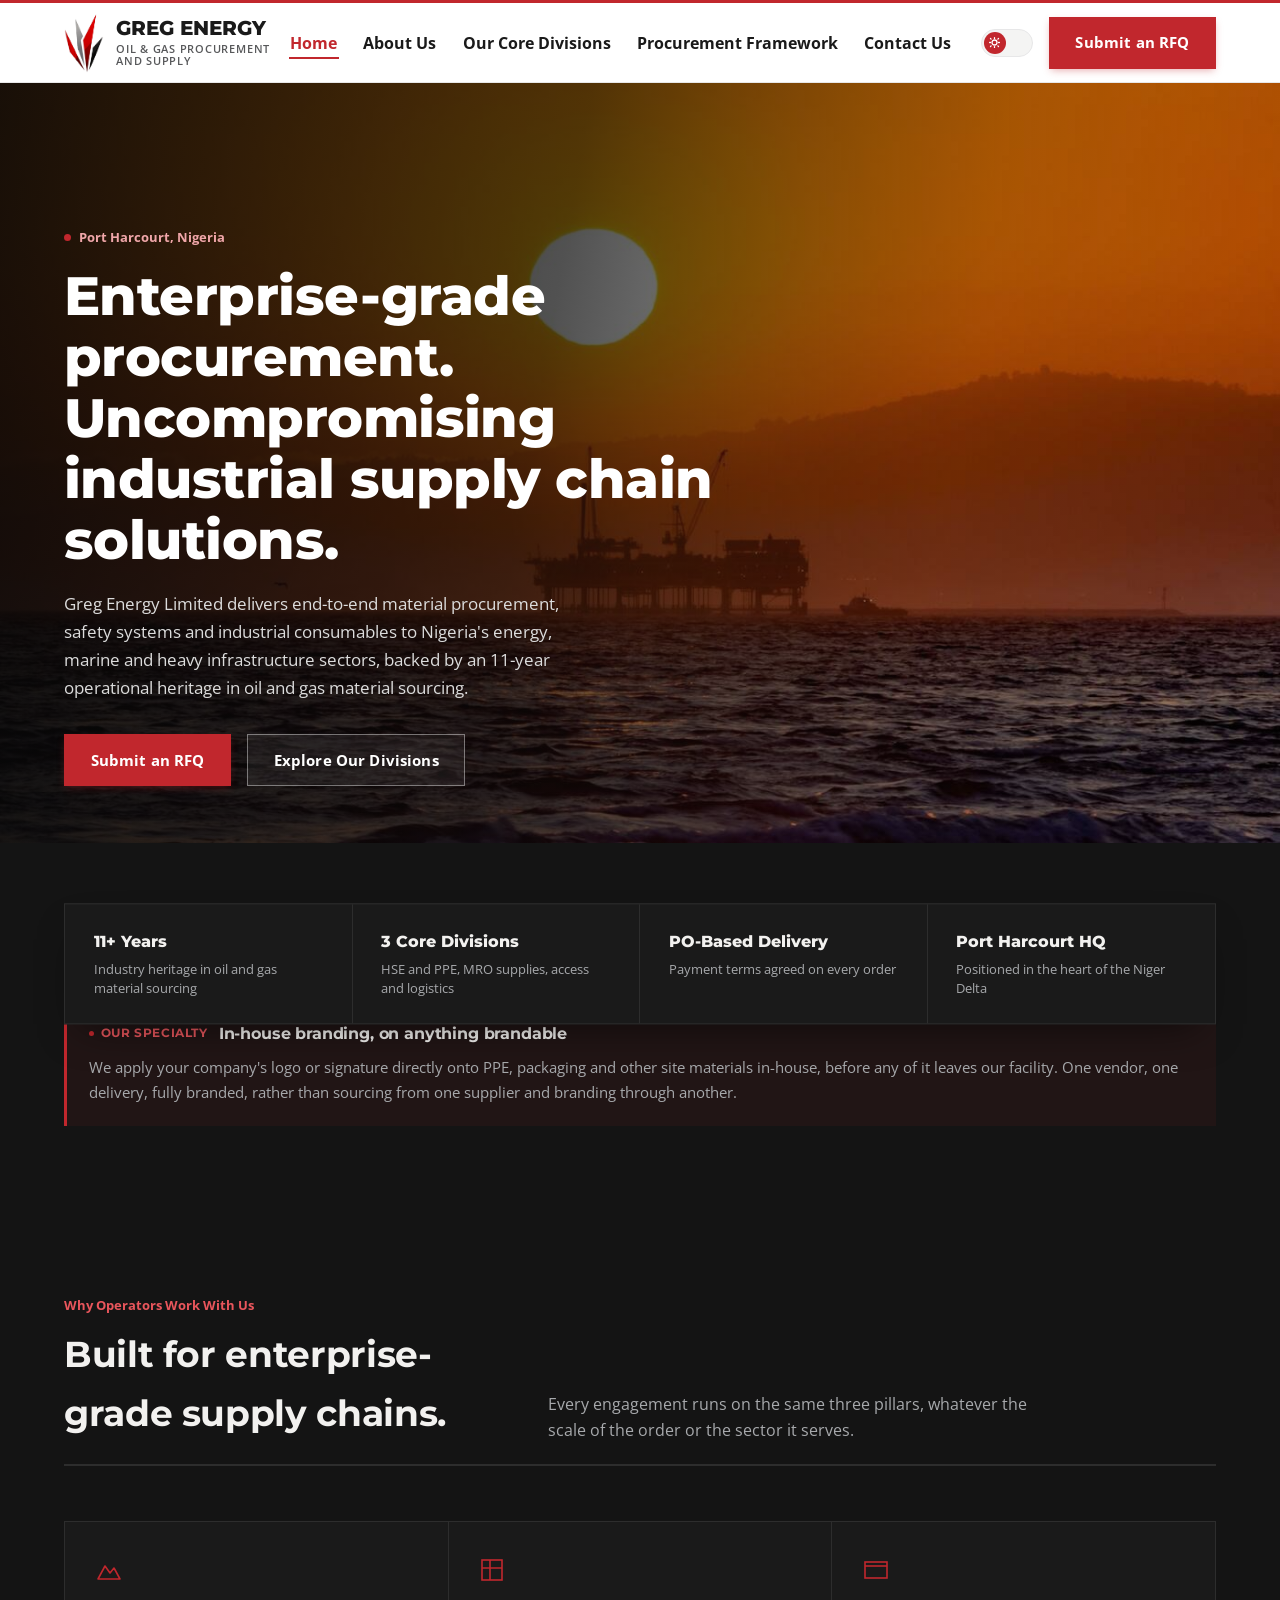
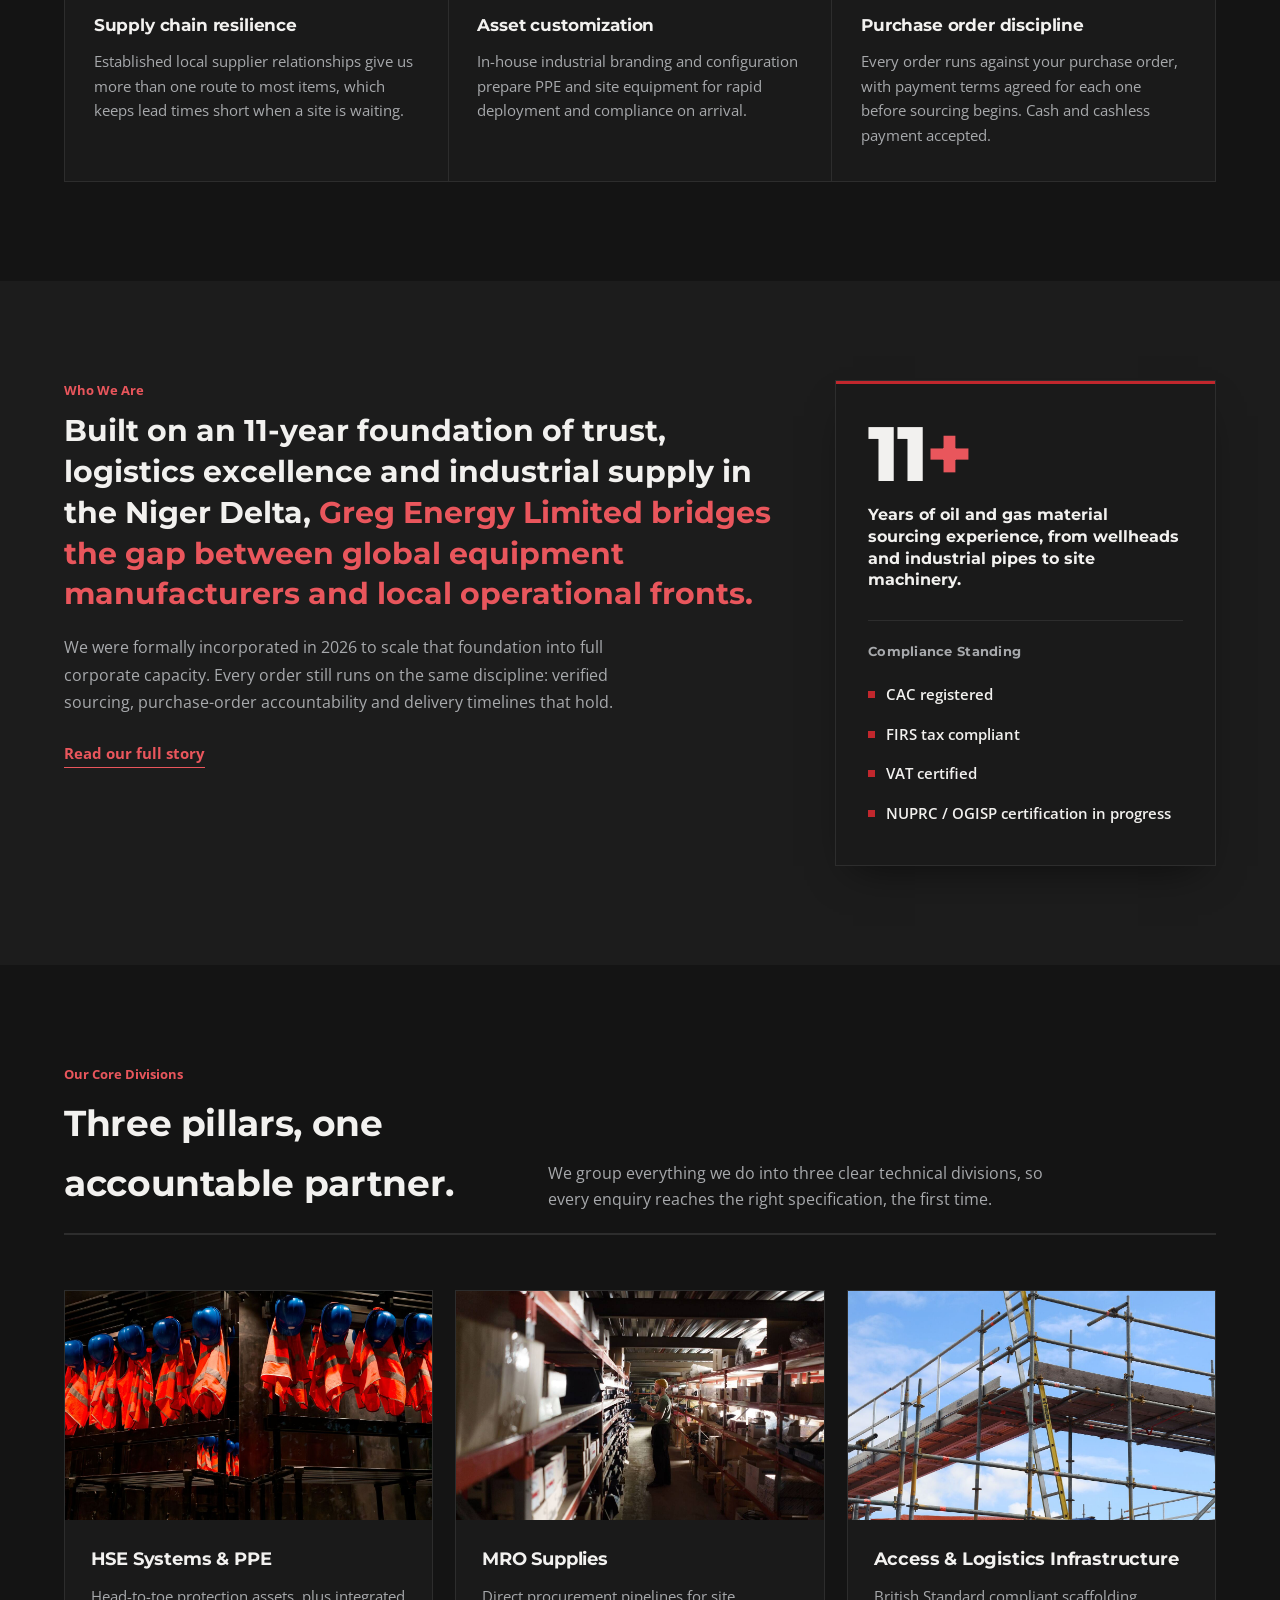
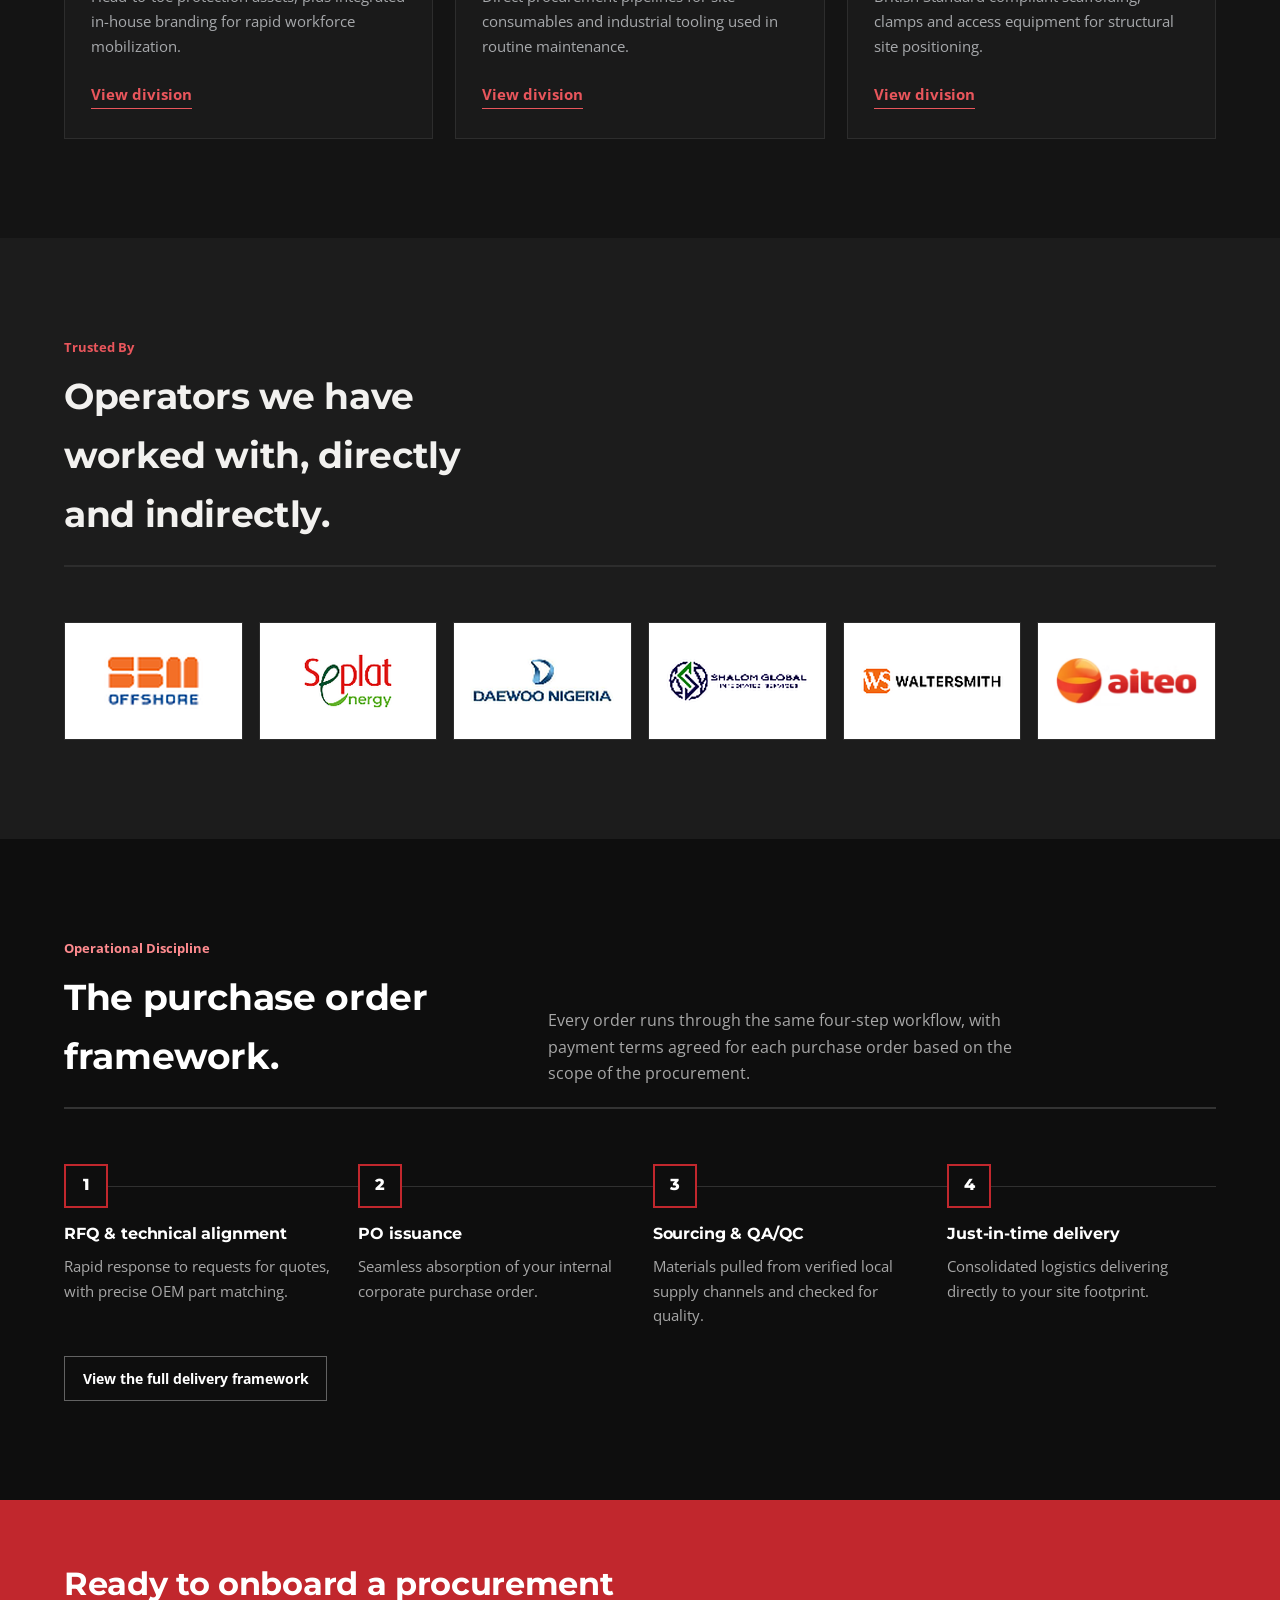
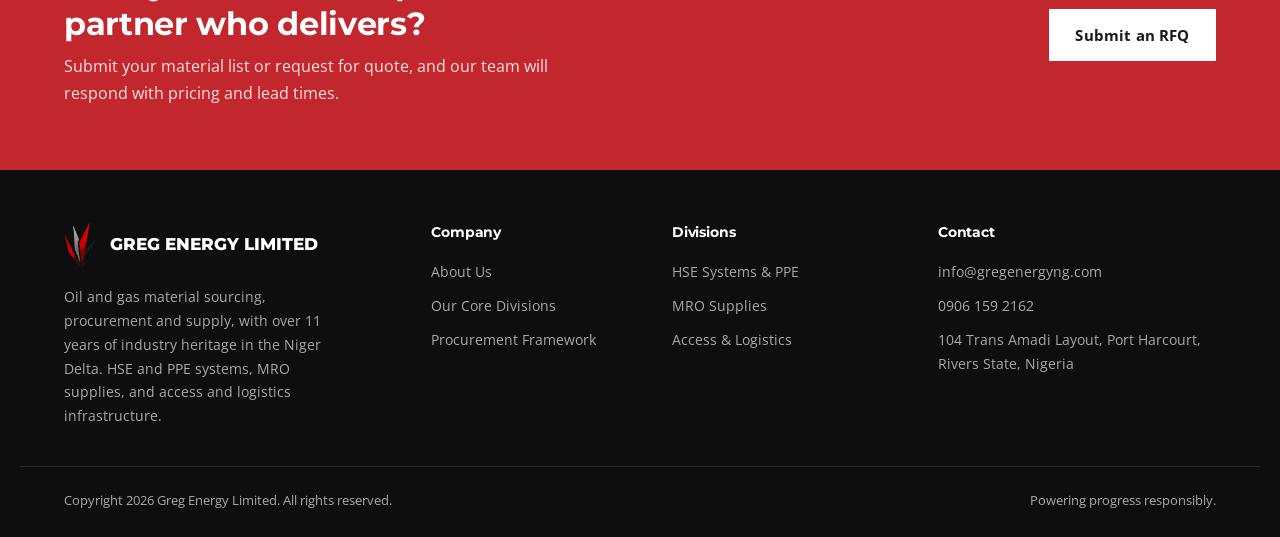
==== commit ea8b6c93: "NEW COMMIT" ====
--- a/index.html
+++ b/index.html
@@ -4,612 +4,264 @@
 <meta charset="UTF-8">
 <meta name="viewport" content="width=device-width, initial-scale=1.0, viewport-fit=cover">
 <meta name="theme-color" content="#141414">
+<title>Greg Energy Limited | Oil & Gas Procurement and Supply, Port Harcourt</title>
+<meta name="description" content="Greg Energy Limited delivers enterprise-grade procurement, HSE and PPE systems, MRO supplies, and access and logistics infrastructure to Nigeria's energy sector, backed by 11 years of oil and gas material sourcing experience.">
+<link rel="canonical" href="https://gregenergyng.com/">
 <link rel="icon" type="image/png" sizes="32x32" href="assets/favicon-32.png">
 <link rel="icon" type="image/png" sizes="16x16" href="assets/favicon-16.png">
 <link rel="apple-touch-icon" sizes="180x180" href="assets/favicon-180.png">
-<title>Greg Energy Limited — Procurement &amp; Supply</title>
-<meta name="description" content="Greg Energy Limited sources and supplies equipment for industrial, oil &amp; gas and construction sites — plus logistics, field support and general contracting.">
 <link rel="preconnect" href="https://fonts.googleapis.com">
 <link rel="preconnect" href="https://fonts.gstatic.com" crossorigin>
 <link href="https://fonts.googleapis.com/css2?family=Montserrat:wght@600;700;800&family=Open+Sans:wght@400;500;600;700&display=swap" rel="stylesheet">
-<style>
-  :root{
-    --red:#C1272D;
-    --red-light:#E14A50;
-    --red-dark:#8f1c21;
-    --charcoal:#1A1A1A;
-    --steel:#A7A9AC;
-    --white:#FFFFFF;
-    --max:1240px;
-    --gap:clamp(1.5rem,3vw,3rem);
-    --ease:cubic-bezier(.22,.85,.32,1);
-  }
-
-  /* ---- Dark theme (default) ---- */
-  html[data-theme="dark"]{
-    --bg:#141414; --bg-elevated:#1c1c1c; --bg-deep:#0e0e0e;
-    --text:#F2F1EF; --text-muted:#A7A9AC; --text-faint:#7c7d7f;
-    --border:#2d2d2d; --surface:#1a1a1a; --surface-hover:#222222;
-    --nav-bg:rgba(20,20,20,0.82);
-    --shadow:0 18px 40px -18px rgba(0,0,0,0.6);
-    --input-bg:#1c1c1c;
-  }
-  /* ---- Light theme ---- */
-  html[data-theme="light"]{
-    --bg:#FFFFFF; --bg-elevated:#F4F4F3; --bg-deep:#1A1A1A;
-    --text:#151515; --text-muted:#57585a; --text-faint:#8a8b8d;
-    --border:#E7E7E8; --surface:#FFFFFF; --surface-hover:#F7F7F6;
-    --nav-bg:rgba(255,255,255,0.88);
-    --shadow:0 18px 40px -18px rgba(20,20,20,0.16);
-    --input-bg:#FFFFFF;
-  }
-
-  *{box-sizing:border-box;-webkit-tap-highlight-color:transparent;}
-  html{scroll-behavior:smooth;}
-  body{margin:0;font-family:'Open Sans',sans-serif;color:var(--text);background:var(--bg);-webkit-font-smoothing:antialiased;line-height:1.65;overflow-x:hidden;transition:background 0.35s var(--ease), color 0.35s var(--ease);}
-  body.menu-open{overflow:hidden;}
-  body.menu-open .mobile-cta{opacity:0;pointer-events:none;transition:opacity 0.2s var(--ease);}
-  h1,h2,h3,h4{font-family:'Montserrat',sans-serif;margin:0;color:var(--text);letter-spacing:-0.01em;}
-  p{margin:0;}
-  a{color:inherit;text-decoration:none;}
-  img{max-width:100%;display:block;}
-  .wrap{max-width:var(--max);margin:0 auto;padding:0 clamp(1.25rem,4vw,2.75rem);}
-  ul{margin:0;padding:0;list-style:none;}
-  button{font-family:inherit;cursor:pointer;}
-  ::selection{background:var(--red);color:#fff;}
-  a:focus-visible, button:focus-visible, input:focus-visible, textarea:focus-visible, select:focus-visible{outline:2px solid var(--red);outline-offset:3px;}
-  @media (prefers-reduced-motion: reduce){*{animation-duration:0.001ms !important; animation-iteration-count:1 !important; transition-duration:0.001ms !important; scroll-behavior:auto !important;}}
-
-  /* ============ HEADER ============ */
-  /* The header follows the page theme (dark bg in dark mode, white in light mode) — it does not force one fixed color. */
-  header{position:sticky;top:0;z-index:100;background:#FFFFFF;backdrop-filter:blur(12px);-webkit-backdrop-filter:blur(12px);border-bottom:1px solid #E7E7E8;border-top:3px solid var(--red);}
-  .nav{display:flex;align-items:center;justify-content:space-between;padding:0.6rem clamp(1.25rem,4vw,2.75rem);max-width:var(--max);margin:0 auto;gap:1rem;}
-  .brand{display:flex;align-items:center;gap:0.75rem;}
-  .brand .logo-mark{height:60px;width:auto;object-fit:contain;display:block;}
-  .brand-text{font-family:'Montserrat',sans-serif;font-weight:800;font-size:1.22rem;color:#1A1A1A;line-height:1.15;}
-  .brand-text span{display:block;font-family:'Open Sans',sans-serif;font-weight:600;font-size:0.68rem;color:#57585a;letter-spacing:0.07em;margin-top:3px;}
-  .nav-right{display:flex;align-items:center;gap:clamp(1rem,2vw,1.8rem);}
-  .nav-links{display:flex;align-items:center;gap:clamp(1.1rem,2vw,2rem);}
-  .nav-links a:not(.btn){font-size:1rem;font-weight:700;color:#1A1A1A;position:relative;padding:0.35rem 0.1rem;transition:color 0.25s var(--ease);}
-  .nav-links a:not(.btn)::after{content:"";position:absolute;left:50%;bottom:0;width:0;height:2px;background:var(--red);transition:width 0.3s var(--ease), left 0.3s var(--ease);}
-  .nav-links a:not(.btn):hover{color:var(--red);}
-  .nav-links a:not(.btn):hover::after{width:100%;left:0;}
-
-  /* Theme toggle switch */
-  .theme-toggle{
-    position:relative;width:52px;height:28px;border-radius:999px;
-    background:#F4F4F3;border:1px solid #E7E7E8;
-    display:inline-flex;align-items:center;padding:2px;flex:none;
-  }
-  .theme-toggle .knob{
-    width:22px;height:22px;border-radius:50%;background:var(--red);
-    display:flex;align-items:center;justify-content:center;color:#fff;
-    transform:translateX(0);transition:transform 0.32s var(--ease), background 0.3s var(--ease);
-  }
-  html[data-theme="light"] .theme-toggle .knob{transform:translateX(24px);}
-  .theme-toggle svg{width:13px;height:13px;}
-
-  /* Buttons — refined system */
-  .btn{
-    display:inline-flex;align-items:center;justify-content:center;gap:0.5rem;
-    padding:0.8rem 1.6rem;font-weight:700;font-size:0.92rem;letter-spacing:0.01em;
-    border:1.5px solid transparent;white-space:nowrap;position:relative;
-    transition:transform 0.28s var(--ease), box-shadow 0.28s var(--ease), background 0.28s var(--ease), border-color 0.28s var(--ease), color 0.28s var(--ease);
-  }
-  .btn-primary{background:var(--red);color:#fff;border-color:var(--red);box-shadow:0 3px 8px -2px rgba(193,39,45,0.4);}
-  .btn-primary:hover{background:var(--red-dark);border-color:var(--red-dark);transform:translateY(-2px);box-shadow:0 6px 14px -3px rgba(193,39,45,0.45);}
-  .btn-primary:active{transform:translateY(0);box-shadow:0 6px 14px -8px rgba(193,39,45,0.5);}
-
-  .btn-outline{background:transparent;color:var(--text);border-color:var(--border);}
-  .btn-outline:hover{border-color:var(--text);background:var(--surface-hover);transform:translateY(-2px);}
-  .btn-outline:active{transform:translateY(0);}
-
-  .btn-outline-light{background:rgba(255,255,255,0.06);color:#fff;border-color:rgba(255,255,255,0.4);}
-  .btn-outline-light:hover{background:#fff;color:var(--charcoal);border-color:#fff;transform:translateY(-2px);}
-
-  .btn-ghost{background:transparent;color:var(--text-muted);border-color:transparent;padding:0.8rem 0.2rem;}
-  .btn-ghost:hover{color:var(--red);}
-
-  .menu-toggle{display:none;background:none;border:none;padding:0.6rem;min-width:44px;min-height:44px;}
-  .menu-toggle span{display:block;width:22px;height:2px;background:#1A1A1A;margin:5px 0;transition:transform 0.25s var(--ease), opacity 0.25s var(--ease);}
-  .menu-toggle[aria-expanded="true"] span:nth-child(1){transform:translateY(7px) rotate(45deg);}
-  .menu-toggle[aria-expanded="true"] span:nth-child(2){opacity:0;}
-  .menu-toggle[aria-expanded="true"] span:nth-child(3){transform:translateY(-7px) rotate(-45deg);}
-
-  /* ============ HERO ============ */
-  .hero{position:relative;min-height:min(90vh,780px);display:flex;align-items:flex-end;overflow:hidden;background:var(--bg-deep);}
-  .hero-bg{position:absolute;inset:0;z-index:0;overflow:hidden;}
-  .hero-bg img{width:100%;height:100%;object-fit:cover;object-position:center 40%;animation:kenburns 26s ease-in-out infinite alternate;}
-  @keyframes kenburns{from{transform:scale(1);}to{transform:scale(1.09);}}
-  .hero-bg::after{content:"";position:absolute;inset:0;background:linear-gradient(100deg, rgba(8,8,8,0.92) 0%, rgba(8,8,8,0.68) 40%, rgba(8,8,8,0.28) 70%, rgba(8,8,8,0.08) 100%);}
-  .hero-content{position:relative;z-index:2;padding:clamp(3rem,8vw,5rem) 0 clamp(2.4rem,6vw,3.6rem);width:100%;}
-  .eyebrow{display:inline-flex;align-items:center;gap:0.5rem;color:#f0a6a9;font-size:0.82rem;font-weight:700;margin-bottom:1.1rem;}
-  .eyebrow::before{content:"";width:7px;height:7px;background:var(--red);border-radius:50%;}
-  .hero-content h1{color:#fff;font-size:clamp(2rem,4.4vw,3.4rem);font-weight:800;line-height:1.12;max-width:16ch;}
-  .hero-content p.lede{color:#d8d8d8;font-size:1.06rem;max-width:50ch;margin-top:1.2rem;}
-  .hero-ctas{display:flex;gap:1rem;margin-top:2rem;flex-wrap:wrap;}
-
-  .hero-card{
-    position:relative;z-index:3;background:var(--surface);
-    max-width:var(--max);margin:0 auto;border:1px solid var(--border);
-    transform:translateY(50%);display:grid;grid-template-columns:repeat(4,1fr);
-    box-shadow:var(--shadow);
-  }
-  .hero-card > div{padding:1.5rem clamp(1rem,2.5vw,1.8rem);border-right:1px solid var(--border);transition:background 0.25s var(--ease);}
-  .hero-card > div:hover{background:var(--surface-hover);}
-  .hero-card > div:last-child{border-right:none;}
-  .hero-card strong{display:block;font-family:'Montserrat',sans-serif;font-weight:800;color:var(--text);font-size:0.96rem;margin-bottom:0.3rem;}
-  .hero-card span{color:var(--text-muted);font-size:0.82rem;}
-  .hero-spacer{height:clamp(2.6rem,7vw,4.4rem);background:var(--bg);}
-
-  /* ============ SECTIONS ============ */
-  section{padding:clamp(3.6rem,8vw,6.2rem) 0;}
-  .section-head{display:grid;grid-template-columns:0.8fr 1.2fr;gap:var(--gap);margin-bottom:clamp(2.2rem,5vw,3.4rem);align-items:end;border-bottom:2px solid var(--border);padding-bottom:1.3rem;}
-  .section-head h2{font-size:clamp(1.6rem,2.8vw,2.3rem);}
-  .section-head .lede{color:var(--text-muted);font-size:1rem;max-width:54ch;}
-  .kicker{font-weight:700;color:var(--red);font-size:0.83rem;display:block;margin-bottom:0.5rem;}
-
-  .section-alt{background:var(--bg-elevated);}
-
-  /* Positioning */
-  .positioning .wrap{max-width:920px;}
-  .positioning p.big{font-family:'Montserrat',sans-serif;font-weight:700;font-size:clamp(1.3rem,2.6vw,1.95rem);line-height:1.38;color:var(--text);}
-  .positioning p.big em{font-style:normal;color:var(--red);}
-  .positioning p.sub{margin-top:1.3rem;color:var(--text-muted);font-size:1.03rem;max-width:66ch;}
-
-  /* Procurement */
-  .cat-grid{display:grid;grid-template-columns:1.05fr 0.95fr;gap:var(--gap);align-items:stretch;}
-  .cat-copy p{color:var(--text-muted);font-size:1rem;margin-bottom:1.2rem;max-width:54ch;}
-  .cat-items{display:grid;gap:0;margin-top:1.6rem;}
-  .cat-item{display:flex;gap:1.1rem;padding:1.2rem 0.4rem;border-top:1px solid var(--border);align-items:flex-start;transition:padding-left 0.3s var(--ease), background 0.3s var(--ease);}
-  .cat-item:last-child{border-bottom:1px solid var(--border);}
-  .cat-item:hover{padding-left:0.9rem;background:var(--bg-elevated);}
-  .cat-item .mark{flex:none;width:9px;height:9px;margin-top:0.5rem;background:var(--red);transition:transform 0.3s var(--ease);}
-  .cat-item:hover .mark{transform:scale(1.5);}
-  .cat-item div h4{font-size:1.03rem;margin-bottom:0.25rem;display:flex;align-items:center;flex-wrap:wrap;gap:0.6rem;}
-  .cat-item div h4 .tag{margin-top:0;font-size:0.68rem;}
-  .cat-item-specialty{background:rgba(193,39,45,0.07);margin:0 -0.4rem;padding-left:0.9rem;padding-right:0.9rem;border-left:2px solid var(--red);}
-  .cat-item-specialty .mark{background:var(--red);}
-  .cat-item div p{color:var(--text-muted);font-size:0.92rem;}
-
-  .cat-photos{display:grid;grid-template-columns:1fr 1fr;grid-template-rows:1fr 1fr;gap:0.6rem;}
-  .cat-photos figure{margin:0;overflow:hidden;position:relative;border:1px solid var(--border);}
-  .cat-photos img{width:100%;height:100%;object-fit:cover;transition:transform 0.6s var(--ease);}
-  .cat-photos figure:hover img{transform:scale(1.08);}
-  .cat-photos figure.tall{grid-row:span 2;}
-  .cat-photos figcaption{position:absolute;left:0;right:0;bottom:0;background:linear-gradient(0deg, rgba(0,0,0,0.72), transparent);color:#fff;font-size:0.72rem;font-weight:700;padding:0.7rem 0.75rem 0.55rem;transform:translateY(4px);opacity:0.88;transition:transform 0.35s var(--ease), opacity 0.35s var(--ease);}
-  .cat-photos-track{display:contents;}
-  .cat-photos-dots{display:none;}
-  .cat-photos figure:hover figcaption{transform:translateY(0);opacity:1;}
-
-  /* Services strip */
-  .services-list{display:grid;gap:0;}
-  .service-row{display:grid;grid-template-columns:0.9fr 1.4fr;gap:var(--gap);padding:0;border-bottom:1px solid var(--border);align-items:stretch;}
-  .service-row:first-child{border-top:1px solid var(--border);}
-  .service-photo{position:relative;min-height:230px;overflow:hidden;}
-  .service-photo img{width:100%;height:100%;object-fit:cover;position:absolute;inset:0;transition:transform 0.7s var(--ease);}
-  .service-row:hover .service-photo img{transform:scale(1.06);}
-  .service-text{padding-top:2.1rem;padding-bottom:2.1rem;display:flex;flex-direction:column;justify-content:center;gap:0.75rem;}
-  .service-text h3{font-size:1.28rem;transition:color 0.25s var(--ease);}
-  .service-row:hover .service-text h3{color:var(--red);}
-  .service-text p{color:var(--text-muted);max-width:56ch;}
-  .tag{display:inline-flex;align-items:center;gap:0.4rem;font-size:0.78rem;font-weight:700;color:var(--red);text-transform:uppercase;letter-spacing:0.05em;width:fit-content;}
-  .tag::before{content:"";width:5px;height:5px;background:var(--red);border-radius:50%;flex:none;}
-  .service-text .tag{margin-top:0.5rem;}
-  @media (min-width:901px){
-    .service-row:nth-child(even){grid-template-columns:1.4fr 0.9fr;}
-    .service-row:nth-child(even) .service-photo{order:2;}
-  }
-
-  /* Process */
-  .process{background:var(--bg-deep);color:#fff;}
-  .process .section-head{border-bottom-color:#333;}
-  .process .section-head h2, .process .kicker{color:#fff;}
-  .process .kicker{color:#ff8b8f;}
-  .process .lede{color:#a7a7a7;}
-  .process-track{display:grid;grid-template-columns:repeat(5,1fr);gap:1.4rem;position:relative;}
-  .process-track::before{content:"";position:absolute;top:22px;left:0;right:0;height:1px;background:rgba(255,255,255,0.14);}
-  .step{position:relative;padding-top:3.5rem;}
-  .step .dot{position:absolute;top:0;left:0;width:44px;height:44px;border:2px solid var(--red);background:var(--bg-deep);display:flex;align-items:center;justify-content:center;font-family:'Montserrat',sans-serif;font-weight:800;color:#fff;transition:background 0.3s var(--ease), transform 0.3s var(--ease);}
-  .step:hover .dot{background:var(--red);transform:scale(1.08);}
-  .step h4{color:#fff;font-size:1rem;margin-bottom:0.5rem;}
-  .step p{color:#a7a7a7;font-size:0.9rem;}
-
-  /* Why us */
-  .why-grid{display:grid;grid-template-columns:repeat(4,1fr);gap:1px;background:var(--border);}
-  .why-card{background:var(--surface);padding:2.1rem 1.7rem;transition:background 0.3s var(--ease), transform 0.3s var(--ease);position:relative;}
-  .why-card::before{content:"";position:absolute;top:0;left:0;right:0;height:3px;background:var(--red);transform:scaleX(0);transform-origin:left;transition:transform 0.35s var(--ease);}
-  .why-card:hover{background:var(--surface-hover);transform:translateY(-4px);}
-  .why-card:hover::before{transform:scaleX(1);}
-  .why-card svg{margin-bottom:1.2rem;}
-  .why-card h3{font-size:1.03rem;margin-bottom:0.6rem;}
-  .why-card p{color:var(--text-muted);font-size:0.9rem;}
-
-  /* Contact */
-  .contact-grid{display:grid;grid-template-columns:0.85fr 1.15fr;gap:var(--gap);}
-  .contact-info{display:flex;flex-direction:column;gap:1.5rem;}
-  .info-block h4{font-size:0.84rem;color:var(--red);font-weight:700;margin-bottom:0.4rem;}
-  .info-block p{color:var(--text);font-size:0.98rem;}
-  .info-block a{border-bottom:1px solid var(--border);transition:border-color 0.25s var(--ease), color 0.25s var(--ease);}
-  .info-block a:hover{color:var(--red);border-color:var(--red);}
-  .contact-form{background:var(--surface);border:1px solid var(--border);padding:clamp(1.7rem,3vw,2.5rem);}
-  .form-row{display:grid;grid-template-columns:1fr 1fr;gap:1rem;}
-  .field{margin-bottom:1.15rem;display:flex;flex-direction:column;gap:0.4rem;}
-  .field label{font-size:0.82rem;font-weight:700;color:var(--text);}
-  .field input,.field select,.field textarea{border:1px solid var(--border);background:var(--input-bg);padding:0.78rem 0.9rem;font-family:inherit;font-size:16px;color:var(--text);width:100%;transition:border-color 0.25s var(--ease), box-shadow 0.25s var(--ease);}
-  .field textarea{resize:vertical;min-height:110px;}
-  .field input:hover,.field select:hover,.field textarea:hover{border-color:var(--text-faint);background:var(--surface-hover);}
-  .field input:focus,.field select:focus,.field textarea:focus{border-color:var(--red);box-shadow:0 0 0 3px rgba(193,39,45,0.15);outline:none;background:var(--input-bg);}
-  .field select{cursor:pointer;}
-  .field input::placeholder,.field textarea::placeholder{color:var(--text-faint);opacity:1;}
-  .field option{background:var(--surface);color:var(--text);}
-
-  /* Footer */
-  footer{background:var(--bg-deep);color:var(--steel);padding:3.2rem 0 1.6rem;}
-  .footer-grid{display:grid;grid-template-columns:1.3fr 0.8fr 0.8fr 1fr;gap:var(--gap);padding-bottom:2.4rem;border-bottom:1px solid #2a2a2a;}
-  .footer-brand{display:flex;gap:0.85rem;align-items:center;margin-bottom:1rem;}
-  .footer-brand img{height:48px;width:auto;object-fit:contain;}
-  .footer-brand span{font-family:'Montserrat',sans-serif;font-weight:800;color:#fff;font-size:1.05rem;}
-  footer h5{color:#fff;font-size:0.85rem;font-weight:700;margin-bottom:1rem;}
-  footer ul li{margin-bottom:0.65rem;font-size:0.9rem;}
-  footer ul li a{transition:color 0.25s var(--ease), padding-left 0.25s var(--ease);display:inline-block;}
-  footer ul li a:hover{color:#fff;padding-left:4px;}
-  .foot-bottom{padding-top:1.4rem;display:flex;justify-content:space-between;flex-wrap:wrap;gap:0.6rem;font-size:0.82rem;}
-
-  .mobile-cta{display:none;}
-
-  /* Enquiry confirmation modal */
-  .modal-overlay{
-    position:fixed;inset:0;z-index:200;
-    display:flex;align-items:center;justify-content:center;padding:1.5rem;
-    background:rgba(8,8,8,0.6);
-    backdrop-filter:blur(10px) saturate(140%);-webkit-backdrop-filter:blur(10px) saturate(140%);
-    opacity:0;visibility:hidden;
-    transition:opacity 0.25s var(--ease), visibility 0s linear 0.25s;
-  }
-  .modal-overlay.open{opacity:1;visibility:visible;transition:opacity 0.25s var(--ease);}
-  .modal-card{
-    background:var(--surface);border:1px solid var(--border);
-    max-width:420px;width:100%;padding:clamp(1.8rem,4vw,2.4rem) clamp(1.6rem,4vw,2.2rem);
-    text-align:center;box-shadow:0 30px 70px -20px rgba(0,0,0,0.55);
-    transform:translateY(14px);transition:transform 0.32s var(--ease);
-  }
-  .modal-overlay.open .modal-card{transform:translateY(0);}
-  .modal-icon{
-    width:56px;height:56px;border-radius:50%;
-    display:flex;align-items:center;justify-content:center;margin:0 auto 1.3rem;
-    background:rgba(193,39,45,0.12);color:var(--red);
-  }
-  .modal-icon svg{width:26px;height:26px;}
-  .modal-card h3{font-size:1.3rem;margin-bottom:0.7rem;}
-  .modal-card p{color:var(--text-muted);font-size:0.97rem;margin-bottom:1.7rem;line-height:1.65;}
-  .modal-card p a{color:var(--red);border-bottom:1px solid var(--red);}
-
-  /* Mobile full-screen menu overlay — lives outside <header> on purpose (see markup comment). */
-  .mobile-menu{
-    position:fixed;inset:0;z-index:95;
-    display:flex;flex-direction:column;justify-content:center;gap:0;
-    padding:6.5rem clamp(1.5rem,6vw,2.5rem) 3rem;
-    background:rgba(255,255,255,0.82);
-    backdrop-filter:blur(22px) saturate(160%);
-    -webkit-backdrop-filter:blur(22px) saturate(160%);
-    opacity:0;visibility:hidden;transform:translateY(-10px);
-    transition:opacity 0.3s var(--ease), transform 0.3s var(--ease), visibility 0s linear 0.3s;
-  }
-  .mobile-menu.open{opacity:1;visibility:visible;transform:translateY(0);transition:opacity 0.3s var(--ease), transform 0.3s var(--ease);}
-  .mobile-menu ul{display:flex;flex-direction:column;}
-  .mobile-menu li{border-bottom:1px solid rgba(26,26,26,0.1);}
-  .mobile-menu li:first-child{border-top:1px solid rgba(26,26,26,0.1);}
-  .mobile-menu ul a{display:block;padding:1.15rem 0.1rem;font-family:'Montserrat',sans-serif;font-weight:800;font-size:1.3rem;color:#1A1A1A;transition:color 0.2s var(--ease), padding-left 0.2s var(--ease);}
-  .mobile-menu ul a:active{color:var(--red);padding-left:0.4rem;}
-  .mobile-menu-cta{margin-top:1.8rem;width:100%;min-height:52px;}
-
-  @media (max-width:900px){
-    body{padding-bottom:72px;}
-    .nav-right{gap:0.7rem;}
-    .brand .logo-mark{height:46px;}
-    .brand-text{font-size:1rem;}
-    .brand-text span{display:none;}
-    .nav-links{display:none;}
-    .menu-toggle{display:block;}
-    .hero{min-height:auto;padding-top:1rem;}
-    .hero-card{grid-template-columns:1fr 1fr;transform:none;margin-top:-1px;}
-    .hero-card > div{border-bottom:1px solid var(--border);}
-    .hero-spacer{display:none;}
-    .section-head{grid-template-columns:1fr;}
-    .cat-grid{grid-template-columns:1fr;}
-    .cat-photos{
-      display:block;grid-template-columns:none;grid-template-rows:none;
-      position:relative;width:100%;aspect-ratio:5/4;
-      overflow:hidden;border:1px solid var(--border);
-      touch-action:pan-y;
-    }
-    .cat-photos-track{
-      display:flex;width:100%;height:100%;
-      transition:transform 0.55s cubic-bezier(.22,.75,.25,1);
-      will-change:transform;
-    }
-    .cat-photos figure{flex:0 0 100%;width:100%;height:100%;margin:0;position:relative;}
-    .cat-photos figure.tall{grid-row:unset;}
-    .cat-photos-dots{
-      display:flex;gap:0.4rem;position:absolute;left:50%;bottom:0.85rem;
-      transform:translateX(-50%);z-index:3;
-    }
-    .cat-photos-dots .dot{width:6px;height:6px;border-radius:50%;background:rgba(255,255,255,0.45);transition:background 0.3s ease, width 0.3s ease;}
-    .cat-photos-dots .dot.active{background:#fff;width:18px;border-radius:3px;}
-    .service-row, .service-row:nth-child(even){grid-template-columns:1fr;}
-    .service-row:nth-child(even) .service-photo{order:0;}
-    .service-photo{min-height:200px;}
-    .service-text{padding-top:1.5rem;padding-bottom:1.9rem;}
-    .process-track{grid-template-columns:1fr 1fr;}
-    .why-grid{grid-template-columns:1fr 1fr;}
-    .contact-grid{grid-template-columns:1fr;}
-    .form-row{grid-template-columns:1fr;}
-    .footer-grid{grid-template-columns:1fr 1fr;}
-
-    .mobile-cta{display:flex;position:fixed;bottom:0;left:0;right:0;z-index:90;background:rgba(14,14,14,0.82);backdrop-filter:blur(16px) saturate(160%);-webkit-backdrop-filter:blur(16px) saturate(160%);border-top:1px solid rgba(255,255,255,0.08);padding:0.65rem clamp(1rem,4vw,1.5rem);padding-bottom:calc(0.65rem + env(safe-area-inset-bottom));gap:0.6rem;box-shadow:0 -8px 24px rgba(0,0,0,0.3);transition:opacity 0.2s var(--ease);}
-    .mobile-cta a{flex:1;min-height:46px;}
-  }
-  @media (max-width:560px){
-    .hero-card{grid-template-columns:1fr;}
-    .process-track{grid-template-columns:1fr;}
-    .process-track::before{display:none;}
-    .why-grid{grid-template-columns:1fr;}
-    .footer-grid{grid-template-columns:1fr;}
-  }
-  @media (hover:none){
-    .btn-primary:hover, .btn-outline:hover, .btn-outline-light:hover{transform:none;}
-  }
-</style>
+<link rel="stylesheet" href="assets/css/styles.css">
 </head>
 <body>
-
 <header>
   <nav class="nav">
-    <a href="#top" class="brand">
+    <a href="index.html" class="brand">
       <img class="logo-mark" src="assets/icon.png" alt="Greg Energy Limited">
-      <span class="brand-text">GREG ENERGY<span>PROCUREMENT &amp; SUPPLY</span></span>
+      <span class="brand-text">GREG ENERGY<span>OIL &amp; GAS PROCUREMENT AND SUPPLY</span></span>
     </a>
     <div class="nav-right">
-      <button class="theme-toggle" id="themeToggle" role="switch" aria-checked="true" aria-label="Toggle light and dark theme">
-        <span class="knob">
-          <svg id="knobIcon" viewBox="0 0 24 24" fill="none" stroke="currentColor" stroke-width="2.4" stroke-linecap="round"><path d="M12 3v1.5M12 19.5V21M4.6 4.6l1.1 1.1M18.3 18.3l1.1 1.1M3 12h1.5M19.5 12H21M4.6 19.4l1.1-1.1M18.3 5.7l1.1-1.1"/><circle cx="12" cy="12" r="4.6"/></svg>
-        </span>
-      </button>
-      <button class="menu-toggle" aria-label="Toggle menu" aria-expanded="false" id="menuToggle"><span></span><span></span><span></span></button>
-      <ul class="nav-links" id="navLinks">
-        <li><a href="#procurement">Procurement</a></li>
-        <li><a href="#services">Other Services</a></li>
-        <li><a href="#process">How We Work</a></li>
-        <li><a href="#contact">Contact</a></li>
-        <li><a href="#contact" class="btn btn-primary">Request a Quote</a></li>
-      </ul>
+      <ul class="nav-links">
+        <li><a href="index.html" class="is-active">Home</a></li>
+        <li><a href="about.html">About Us</a></li>
+        <li><a href="divisions.html">Our Core Divisions</a></li>
+        <li><a href="procurement.html">Procurement Framework</a></li>
+        <li><a href="contact.html">Contact Us</a></li>
+      </ul>
+      <div class="nav-actions">
+        <button class="theme-toggle" id="themeToggle" role="switch" aria-checked="true" aria-label="Toggle light and dark theme">
+          <span class="knob">
+            <svg viewBox="0 0 24 24" fill="none" stroke="currentColor" stroke-width="2.4" stroke-linecap="round"><path d="M12 3v1.5M12 19.5V21M4.6 4.6l1.1 1.1M18.3 18.3l1.1 1.1M3 12h1.5M19.5 12H21M4.6 19.4l1.1-1.1M18.3 5.7l1.1-1.1"/><circle cx="12" cy="12" r="4.6"/></svg>
+          </span>
+        </button>
+        <a href="contact.html" class="btn btn-primary nav-cta">Submit an RFQ</a>
+        <button class="menu-toggle" aria-label="Toggle menu" aria-expanded="false" id="menuToggle"><span></span><span></span><span></span></button>
+      </div>
     </div>
   </nav>
 </header>
 
-<!-- Mobile menu overlay. Deliberately placed OUTSIDE <header>: header uses backdrop-filter for
-     its glass effect, and CSS backdrop-filter creates a containing block for fixed-position
-     descendants — so a fixed panel nested inside header gets trapped inside header's own small
-     box instead of covering the screen. Living outside header, it isn't affected by that at all. -->
+<div class="mobile-cta">
+  <a href="tel:09061592162" class="btn btn-outline-light">Call Us</a>
+  <a href="contact.html" class="btn btn-primary">Submit an RFQ</a>
+</div>
+
 <div class="mobile-menu" id="mobileMenu">
   <ul>
-    <li><a href="#procurement">Procurement</a></li>
-    <li><a href="#services">Other Services</a></li>
-    <li><a href="#process">How We Work</a></li>
-    <li><a href="#contact">Contact</a></li>
+    <li><a href="index.html" class="is-active">Home</a></li>
+        <li><a href="about.html">About Us</a></li>
+        <li><a href="divisions.html">Our Core Divisions</a></li>
+        <li><a href="procurement.html">Procurement Framework</a></li>
+        <li><a href="contact.html">Contact Us</a></li>
   </ul>
-  <a href="#contact" class="btn btn-primary mobile-menu-cta">Request a Quote</a>
+  <a href="contact.html" class="btn btn-primary mobile-menu-cta">Submit an RFQ</a>
 </div>
 
-<div class="mobile-cta">
-  <a href="tel:09061592162" class="btn btn-outline-light">Call Us</a>
-  <a href="#contact" class="btn btn-primary">Request a Quote</a>
-</div>
-
-<main id="top">
+<main>
 
   <!-- HERO -->
   <section class="hero" style="padding:0;">
-    <div class="hero-bg"><img src="assets/img/hero-port.jpg" alt=""></div>
+    <div class="hero-bg">
+      <video autoplay muted loop playsinline poster="assets/img/oilgas-silhouette.jpg">
+        <source src="assets/video/hero.mp4" type="video/mp4">
+      </video>
+    </div>
     <div class="hero-content">
       <div class="wrap">
         <span class="eyebrow">Port Harcourt, Nigeria</span>
-        <h1>Sourcing and supplying the equipment industrial sites run on.</h1>
-        <p class="lede">Greg Energy Limited is a procurement and supply company for Nigeria's industrial, oil &amp; gas and construction sectors. From safety equipment and machinery to scaffolding, tools and site consumables — supplied on a purchase order, cash or cashless.</p>
+        <h1>Enterprise-grade procurement. Uncompromising industrial supply chain solutions.</h1>
+        <p class="lede">Greg Energy Limited delivers end-to-end material procurement, safety systems and industrial consumables to Nigeria's energy, marine and heavy infrastructure sectors, backed by an 11-year operational heritage in oil and gas material sourcing.</p>
         <div class="hero-ctas">
-          <a href="#contact" class="btn btn-primary">Request a Quote</a>
-          <a href="#procurement" class="btn btn-outline-light">See What We Supply</a>
+          <a href="contact.html" class="btn btn-primary">Submit an RFQ</a>
+          <a href="divisions.html" class="btn btn-outline-light">Explore Our Divisions</a>
         </div>
       </div>
     </div>
   </section>
   <div class="wrap">
     <div class="hero-card">
-      <div><strong>Procurement</strong><span>Equipment &amp; supplies</span></div>
-      <div><strong>Logistics</strong><span>Haulage &amp; site delivery</span></div>
-      <div><strong>Oil &amp; Gas Services</strong><span>Field support</span></div>
-      <div><strong>General Contracts</strong><span>Industrial &amp; infrastructure</span></div>
+      <div><strong>11+ Years</strong><span>Industry heritage in oil and gas material sourcing</span></div>
+      <div><strong>3 Core Divisions</strong><span>HSE and PPE, MRO supplies, access and logistics</span></div>
+      <div><strong>PO-Based Delivery</strong><span>Payment terms agreed on every order</span></div>
+      <div><strong>Port Harcourt HQ</strong><span>Positioned in the heart of the Niger Delta</span></div>
+    </div>
+    <div class="callout" style="margin-top:2.2rem;">
+      <h4><span class="tag">Our Specialty</span> In-house branding, on anything brandable</h4>
+      <p>We apply your company's logo or signature directly onto PPE, packaging and other site materials in-house, before any of it leaves our facility. One vendor, one delivery, fully branded, rather than sourcing from one supplier and branding through another.</p>
     </div>
   </div>
   <div class="hero-spacer"></div>
 
-  <!-- POSITIONING -->
-  <section class="positioning" id="about">
-    <div class="wrap">
-      <span class="kicker">Who We Are</span>
-      <p class="big">Greg Energy Limited is a procurement and supply company. We find, source and deliver the equipment industrial, oil &amp; gas and construction teams depend on — <em>reliably, on the terms that work for your project.</em></p>
-      <p class="sub">Our sourcing network isn't limited to a fixed catalogue — if it's equipment your site needs, tell us and we'll find it. We work on a purchase order, whether paid up front or on agreed terms after delivery, cash or cashless, depending on the scope. Alongside supply, we offer logistics to move what we source, oil &amp; gas field support, and general contracting for adjacent industrial work.</p>
-    </div>
-  </section>
-
-  <!-- PROCUREMENT -->
-  <section id="procurement" class="section-alt">
-    <div class="wrap">
-      <div class="section-head">
-        <div><span class="kicker">Our Core Business</span><h2>What we source and supply.</h2></div>
-        <p class="lede">Every order is quoted and confirmed against a purchase order before we source — so you know exactly what's coming, and on what terms. The categories below are examples of what we regularly supply, not the limit of what we can find.</p>
-      </div>
-      <div class="cat-grid">
-        <div class="cat-copy">
-          <p>We procure and supply equipment across a broad range of categories for industrial and energy-sector sites — including, but not limited to:</p>
-          <div class="cat-items">
-            <div class="cat-item"><span class="mark"></span><div><h4>Personal protective equipment</h4><p>Helmets, hi-vis coveralls, safety glasses, gloves, boots and life jackets for site and field crews.</p></div></div>
-            <div class="cat-item cat-item-specialty"><span class="mark"></span><div><h4>Custom-branded PPE &amp; packaging <span class="tag">Our specialty</span></h4><p>Coveralls, helmets and packaging branded with your company's logo before delivery — handled in-house, so branding is part of the order rather than a separate step you have to manage yourself.</p></div></div>
-            <div class="cat-item"><span class="mark"></span><div><h4>Scaffolding &amp; clamps</h4><p>Scaffold tubes and boards, right-angle and swivel clamps, couplers and access towers for height-work.</p></div></div>
-            <div class="cat-item"><span class="mark"></span><div><h4>Tools &amp; machinery</h4><p>INGCO and Bosch power tools, plus brass hammers and other non-sparking hand tools for site crews.</p></div></div>
-            <div class="cat-item"><span class="mark"></span><div><h4>Site consumables</h4><p>Welding rods, cutting and grinding discs, fasteners, and general workshop and cleaning supplies.</p></div></div>
-            <div class="cat-item"><span class="mark"></span><div><h4>Anything else your site needs</h4><p>Our sourcing network covers far more than what's listed — send us your specification and we'll quote it.</p></div></div>
+  <!-- VALUE PROPOSITION -->
+  <section id="value">
+    <div class="wrap">
+      <div class="section-head">
+        <div><span class="kicker">Why Operators Work With Us</span><h2>Built for enterprise-grade supply chains.</h2></div>
+        <p class="lede">Every engagement runs on the same three pillars, whatever the scale of the order or the sector it serves.</p>
+      </div>
+    </div>
+    <div class="wrap">
+      <div class="card-grid cols-3">
+        <div class="card">
+          <svg width="30" height="30" viewBox="0 0 30 30"><path d="M4 24l7-13 5 7 4-5 6 11z" stroke="#C1272D" stroke-width="1.6" fill="none" stroke-linejoin="round"/></svg>
+          <h3>Supply chain resilience</h3>
+          <p>Established local supplier relationships give us more than one route to most items, which keeps lead times short when a site is waiting.</p>
+        </div>
+        <div class="card">
+          <svg width="30" height="30" viewBox="0 0 30 30"><rect x="5" y="5" width="20" height="20" stroke="#C1272D" stroke-width="1.6" fill="none"/><path d="M5 13h20M13 5v20" stroke="#C1272D" stroke-width="1.6"/></svg>
+          <h3>Asset customization</h3>
+          <p>In-house industrial branding and configuration prepare PPE and site equipment for rapid deployment and compliance on arrival.</p>
+        </div>
+        <div class="card">
+          <svg width="30" height="30" viewBox="0 0 30 30"><rect x="4" y="7" width="22" height="16" stroke="#C1272D" stroke-width="1.6" fill="none"/><path d="M4 11h22" stroke="#C1272D" stroke-width="1.6"/></svg>
+          <h3>Purchase order discipline</h3>
+          <p>Every order runs against your purchase order, with payment terms agreed for each one before sourcing begins. Cash and cashless payment accepted.</p>
+        </div>
+      </div>
+    </div>
+  </section>
+
+  <!-- ABOUT TEASER -->
+  <section class="section-alt positioning" id="about-teaser">
+    <div class="wrap about-grid">
+      <div>
+        <span class="kicker">Who We Are</span>
+        <p class="big">Built on an 11-year foundation of trust, logistics excellence and industrial supply in the Niger Delta, <em>Greg Energy Limited bridges the gap between global equipment manufacturers and local operational fronts.</em></p>
+        <p class="sub">We were formally incorporated in 2026 to scale that foundation into full corporate capacity. Every order still runs on the same discipline: verified sourcing, purchase-order accountability and delivery timelines that hold.</p>
+        <a href="about.html" class="text-link">Read our full story</a>
+      </div>
+      <div class="about-stat">
+        <div class="num">11<span>+</span></div>
+        <p class="num-label">Years of oil and gas material sourcing experience, from wellheads and industrial pipes to site machinery.</p>
+        <h5>Compliance Standing</h5>
+        <ul>
+          <li>CAC registered</li>
+          <li>FIRS tax compliant</li>
+          <li>VAT certified</li>
+          <li>NUPRC / OGISP certification in progress</li>
+        </ul>
+      </div>
+    </div>
+  </section>
+
+  <!-- DIVISIONS TEASER -->
+  <section id="divisions-teaser">
+    <div class="wrap">
+      <div class="section-head">
+        <div><span class="kicker">Our Core Divisions</span><h2>Three pillars, one accountable partner.</h2></div>
+        <p class="lede">We group everything we do into three clear technical divisions, so every enquiry reaches the right specification, the first time.</p>
+      </div>
+      <div class="div-cards">
+        <a href="divisions.html#hse-ppe" class="div-card">
+          <div class="thumb"><img src="assets/img/ppe-vests.jpg" alt="Safety helmets and hi-vis vests"></div>
+          <div class="body">
+            <h3>HSE Systems &amp; PPE</h3>
+            <p>Head-to-toe protection assets, plus integrated in-house branding for rapid workforce mobilization.</p>
+            <span class="text-link">View division</span>
           </div>
-        </div>
-        <div class="cat-photos" id="catPhotos">
-          <div class="cat-photos-track" id="catPhotosTrack">
-            <figure class="tall"><img src="assets/img/procurement-parts.jpg" alt="Parts and equipment stock on warehouse shelving"><figcaption>Sourcing &amp; stock</figcaption></figure>
-            <figure><img src="assets/img/ppe-vests.jpg" alt="Safety helmets and hi-vis vests"><figcaption>Safety equipment</figcaption></figure>
-            <figure><img src="assets/img/scaffolding.jpg" alt="Scaffolding structure"><figcaption>Site equipment</figcaption></figure>
+        </a>
+        <a href="divisions.html#mro" class="div-card">
+          <div class="thumb"><img src="assets/img/procurement-parts.jpg" alt="Parts and equipment stock on warehouse shelving"></div>
+          <div class="body">
+            <h3>MRO Supplies</h3>
+            <p>Direct procurement pipelines for site consumables and industrial tooling used in routine maintenance.</p>
+            <span class="text-link">View division</span>
           </div>
-          <div class="cat-photos-dots" id="catPhotosDots" aria-hidden="true">
-            <span class="dot active"></span><span class="dot"></span><span class="dot"></span>
+        </a>
+        <a href="divisions.html#access-logistics" class="div-card">
+          <div class="thumb"><img src="assets/img/scaffolding.jpg" alt="Scaffolding structure"></div>
+          <div class="body">
+            <h3>Access &amp; Logistics Infrastructure</h3>
+            <p>British Standard compliant scaffolding, clamps and access equipment for structural site positioning.</p>
+            <span class="text-link">View division</span>
           </div>
-        </div>
-      </div>
-    </div>
-  </section>
-
-  <!-- OTHER SERVICES -->
-  <section id="services">
-    <div class="wrap">
-      <div class="section-head">
-        <div><span class="kicker">Alongside Procurement</span><h2>Logistics, field support and contracting.</h2></div>
-        <p class="lede">These services support the equipment we supply — getting it to site, backing it up in the field, and extending into adjacent contract work.</p>
-      </div>
-    </div>
-    <div class="services-list">
-      <div class="service-row">
-        <div class="service-photo"><img src="assets/img/logistics-aerial.jpg" alt="Container terminal and cranes"></div>
-        <div class="wrap service-text">
-          <h3>Logistics</h3>
-          <p>Haulage and delivery coordination for the equipment and materials we source — including route planning and handling for oversized or sensitive cargo — so orders arrive at site on schedule.</p>
-          <span class="tag">Site-to-site delivery</span>
-        </div>
-      </div>
-      <div class="service-row">
-        <div class="service-photo"><img src="assets/img/oilgas-silhouette.jpg" alt="Offshore platform silhouette at sunset"></div>
-        <div class="wrap service-text">
-          <h3>Oil &amp; Gas Services</h3>
-          <p>Light field support for operators and contractors — helping teams get the equipment, parts and consumables they need on site, backed by the same purchase-order discipline as our procurement work.</p>
-          <span class="tag">Field support</span>
-        </div>
-      </div>
-      <div class="service-row">
-        <div class="service-photo"><img src="assets/img/pipe-warehouse.jpg" alt="Steel pipe stock in a warehouse"></div>
-        <div class="wrap service-text">
-          <h3>General Contracts</h3>
-          <p>Contracting capacity for industrial and infrastructure work adjacent to our supply business — planned and resourced under the same PO-based approach.</p>
-          <span class="tag">Industrial &amp; infrastructure</span>
-        </div>
-      </div>
-    </div>
-  </section>
-
-  <!-- PROCESS -->
-  <section class="process" id="process">
-    <div class="wrap">
-      <div class="section-head">
-        <div><span class="kicker">How We Work</span><h2>A clear path from enquiry to delivery.</h2></div>
-        <p class="lede">The same five-step process governs every order, so procurement, logistics and contract work all move at the same predictable pace.</p>
+        </a>
+      </div>
+    </div>
+  </section>
+
+  <!-- CLIENTS -->
+  <section class="section-alt clients">
+    <div class="wrap">
+      <div class="section-head">
+        <div><span class="kicker">Trusted By</span><h2>Operators we have worked with, directly and indirectly.</h2></div>
+        <p class="lede">&nbsp;</p>
+      </div>
+      <div class="logo-wall">
+        <div class="logo-card"><img src="assets/clients/sbm-offshore.png" alt="SBM Offshore"></div>
+        <div class="logo-card"><img src="assets/clients/seplat-energy.png" alt="Seplat Energy"></div>
+        <div class="logo-card"><img src="assets/clients/daewoo-nigeria.png" alt="Daewoo Nigeria"></div>
+        <div class="logo-card"><img src="assets/clients/shalom-global.png" alt="Shalom Global Integrated Services"></div>
+        <div class="logo-card"><img src="assets/clients/waltersmith.png" alt="Waltersmith"></div>
+        <div class="logo-card"><img src="assets/clients/aiteo.png" alt="Aiteo"></div>
+      </div>
+    </div>
+  </section>
+
+  <!-- PROCESS TEASER -->
+  <section class="process" id="process-teaser">
+    <div class="wrap">
+      <div class="section-head">
+        <div><span class="kicker">Operational Discipline</span><h2>The purchase order framework.</h2></div>
+        <p class="lede">Every order runs through the same four-step workflow, with payment terms agreed for each purchase order based on the scope of the procurement.</p>
       </div>
       <div class="process-track">
-        <div class="step"><div class="dot">1</div><h4>Enquiry</h4><p>You share the item list, spec or scope — whatever it is.</p></div>
-        <div class="step"><div class="dot">2</div><h4>Quote</h4><p>We return pricing, lead times and terms.</p></div>
-        <div class="step"><div class="dot">3</div><h4>Purchase order</h4><p>Terms are confirmed and formalised.</p></div>
-        <div class="step"><div class="dot">4</div><h4>Sourcing &amp; delivery</h4><p>We source, and logistics gets it to site.</p></div>
-        <div class="step"><div class="dot">5</div><h4>Sign-off &amp; payment</h4><p>Delivery is confirmed and payment follows the agreed terms.</p></div>
-      </div>
-    </div>
-  </section>
-
-  <!-- WHY US -->
-  <section>
-    <div class="wrap">
-      <div class="section-head">
-        <div><span class="kicker">Why Greg Energy</span><h2>What we bring to an order.</h2></div>
-        <p class="lede">&nbsp;</p>
-      </div>
-    </div>
-    <div class="why-grid">
-      <div class="why-card">
-        <svg width="30" height="30" viewBox="0 0 30 30"><rect x="4" y="7" width="22" height="16" stroke="#C1272D" stroke-width="1.6" fill="none"/><path d="M4 11h22" stroke="#C1272D" stroke-width="1.6"/></svg>
-        <h3>Flexible commercial terms</h3>
-        <p>Cash or cashless, up front or on agreed terms after delivery — matched to the procurement, not forced into one template.</p>
-      </div>
-      <div class="why-card">
-        <svg width="30" height="30" viewBox="0 0 30 30"><circle cx="15" cy="15" r="11" stroke="#C1272D" stroke-width="1.6" fill="none"/><path d="M15 8v7l5 3" stroke="#C1272D" stroke-width="1.6" fill="none"/></svg>
-        <h3>Predictable timelines</h3>
-        <p>Every order is scoped against a purchase order, so delivery dates are set, not guessed.</p>
-      </div>
-      <div class="why-card">
-        <svg width="30" height="30" viewBox="0 0 30 30"><path d="M15 3l10 4v7c0 7-4.5 11-10 13-5.5-2-10-6-10-13V7z" stroke="#C1272D" stroke-width="1.6" fill="none"/></svg>
-        <h3>Broad sourcing reach</h3>
-        <p>Our network isn't limited to a fixed list — if it's equipment your site needs, we'll work to source it.</p>
-      </div>
-      <div class="why-card">
-        <svg width="30" height="30" viewBox="0 0 30 30"><path d="M4 24l7-13 5 7 4-5 6 11z" stroke="#C1272D" stroke-width="1.6" fill="none" stroke-linejoin="round"/></svg>
-        <h3>Local reach</h3>
-        <p>Nigerian-based, with supplier and logistics networks that understand site conditions.</p>
-      </div>
-    </div>
-  </section>
-
-  <!-- CONTACT -->
-  <section class="section-alt" id="contact">
-    <div class="wrap contact-grid">
-      <div class="contact-info">
-        <span class="kicker">Get In Touch</span>
-        <h2>Tell us what you need sourced or moved.</h2>
-        <div class="info-block"><h4>Office</h4><p>104 Trans Amadi Layout<br>Port Harcourt, Rivers State, Nigeria</p></div>
-        <div class="info-block"><h4>Phone</h4><p><a href="tel:09061592162">0906 159 2162</a></p></div>
-        <div class="info-block"><h4>Email</h4><p><a href="mailto:info@gregenergyng.com">info@gregenergyng.com</a></p></div>
-        <div class="info-block"><h4>Hours</h4><p>Monday – Friday, 8:00 – 17:00 WAT</p></div>
-      </div>
-      <form class="contact-form" id="enquiryForm" action="https://formspree.io/f/mvkojqjl" method="POST">
-        <input type="hidden" name="_subject" value="New enquiry — Greg Energy website">
-        <div class="form-row">
-          <div class="field"><label for="fname">Full name</label><input id="fname" name="name" type="text" required></div>
-          <div class="field"><label for="company">Company</label><input id="company" name="company" type="text"></div>
-        </div>
-        <div class="form-row">
-          <div class="field"><label for="email">Email</label><input id="email" name="email" type="email" required></div>
-          <div class="field"><label for="category">What do you need?</label>
-            <select id="category" name="category">
-              <option>Procurement — equipment/supplies</option>
-              <option>Logistics</option>
-              <option>Oil &amp; Gas field support</option>
-              <option>General contract</option>
-              <option>Something else</option>
-            </select>
-          </div>
-        </div>
-        <div class="field"><label for="msg">Order details</label><textarea id="msg" name="message" required placeholder="Item, quantity, spec, timeline..."></textarea></div>
-        <button type="submit" class="btn btn-primary">Send Enquiry</button>
-      </form>
+        <div class="step"><div class="dot">1</div><h3>RFQ &amp; technical alignment</h3><p>Rapid response to requests for quotes, with precise OEM part matching.</p></div>
+        <div class="step"><div class="dot">2</div><h3>PO issuance</h3><p>Seamless absorption of your internal corporate purchase order.</p></div>
+        <div class="step"><div class="dot">3</div><h3>Sourcing &amp; QA/QC</h3><p>Materials pulled from verified local supply channels and checked for quality.</p></div>
+        <div class="step"><div class="dot">4</div><h3>Just-in-time delivery</h3><p>Consolidated logistics delivering directly to your site footprint.</p></div>
+      </div>
+      <div class="anchor-row"><a href="procurement.html">View the full delivery framework</a></div>
+    </div>
+  </section>
+
+  <!-- CTA BAND -->
+  <section class="cta-band" style="padding:clamp(2.6rem,6vw,4rem) 0;">
+    <div class="wrap">
+      <div>
+        <h2>Ready to onboard a procurement partner who delivers?</h2>
+        <p>Submit your material list or request for quote, and our team will respond with pricing and lead times.</p>
+      </div>
+      <a href="contact.html" class="btn btn-white">Submit an RFQ</a>
     </div>
   </section>
 
 </main>
-
 <footer>
   <div class="wrap footer-grid">
     <div>
       <div class="footer-brand"><img src="assets/icon.png" alt="Greg Energy Limited"><span>GREG ENERGY LIMITED</span></div>
-      <p style="max-width:34ch;color:var(--steel);font-size:0.9rem;">Procurement and supply for industrial, oil &amp; gas and construction sites — plus logistics, field support and general contracts.</p>
-    </div>
-    <div><h5>Company</h5><ul><li><a href="#about">About</a></li><li><a href="#procurement">Procurement</a></li><li><a href="#process">How We Work</a></li></ul></div>
-    <div><h5>Services</h5><ul><li><a href="#procurement">Procurement</a></li><li><a href="#services">Logistics</a></li><li><a href="#services">Oil &amp; Gas Services</a></li><li><a href="#services">General Contracts</a></li></ul></div>
-    <div><h5>Contact</h5><ul><li><a href="mailto:info@gregenergyng.com">info@gregenergyng.com</a></li><li><a href="tel:09061592162">0906 159 2162</a></li><li>Port Harcourt, Nigeria</li></ul></div>
+      <p>Oil and gas material sourcing, procurement and supply, with over 11 years of industry heritage in the Niger Delta. HSE and PPE systems, MRO supplies, and access and logistics infrastructure.</p>
+    </div>
+    <div>
+      <h5>Company</h5>
+      <ul>
+        <li><a href="about.html">About Us</a></li>
+        <li><a href="divisions.html">Our Core Divisions</a></li>
+        <li><a href="procurement.html">Procurement Framework</a></li>
+      </ul>
+    </div>
+    <div>
+      <h5>Divisions</h5>
+      <ul>
+        <li><a href="divisions.html#hse-ppe">HSE Systems &amp; PPE</a></li>
+        <li><a href="divisions.html#mro">MRO Supplies</a></li>
+        <li><a href="divisions.html#access-logistics">Access &amp; Logistics</a></li>
+      </ul>
+    </div>
+    <div>
+      <h5>Contact</h5>
+      <ul>
+        <li><a href="mailto:info@gregenergyng.com">info@gregenergyng.com</a></li>
+        <li><a href="tel:09061592162">0906 159 2162</a></li>
+        <li>104 Trans Amadi Layout, Port Harcourt, Rivers State, Nigeria</li>
+      </ul>
+    </div>
   </div>
   <div class="wrap foot-bottom">
-    <span>© 2026 Greg Energy Limited. All rights reserved.</span>
+    <span>Copyright 2026 Greg Energy Limited. All rights reserved.</span>
     <span>Powering progress responsibly.</span>
   </div>
 </footer>
@@ -619,142 +271,10 @@
     <div class="modal-icon" id="modalIcon"></div>
     <h3 id="modalTitle"></h3>
     <p id="modalBody"></p>
-    <button class="btn btn-primary" id="modalClose" style="width:100%;">Close</button>
+    <button class="btn btn-primary" id="modalClose">Close</button>
   </div>
 </div>
 
-<script>
-  // ---- Auto-advancing + swipeable photo carousel (procurement gallery) ----
-  // display:contents keeps this inert on desktop's grid layout; it only becomes a real
-  // sliding carousel at mobile widths (see the .cat-photos-track mobile CSS).
-  const track = document.getElementById('catPhotosTrack');
-  if (track) {
-    const slides = track.querySelectorAll('figure');
-    const dots = document.querySelectorAll('#catPhotosDots .dot');
-    const total = slides.length;
-    let index = 0;
-    let timer;
-
-    function render(){
-      track.style.transform = `translateX(-${index * 100}%)`;
-      dots.forEach((d, i) => d.classList.toggle('active', i === index));
-    }
-    function goTo(i){ index = (i + total) % total; render(); }
-    function next(){ goTo(index + 1); }
-    function startAuto(){ timer = setInterval(next, 3800); }
-    function resetAuto(){ clearInterval(timer); startAuto(); }
-
-    startAuto();
-
-    // Real touch-swipe: drag left for next, drag right for previous.
-    let startX = 0, deltaX = 0, dragging = false;
-    track.addEventListener('touchstart', (e) => {
-      dragging = true; startX = e.touches[0].clientX; deltaX = 0;
-      clearInterval(timer);
-    }, { passive: true });
-    track.addEventListener('touchmove', (e) => {
-      if (!dragging) return;
-      deltaX = e.touches[0].clientX - startX;
-    }, { passive: true });
-    track.addEventListener('touchend', () => {
-      if (!dragging) return;
-      dragging = false;
-      if (deltaX < -40) next();
-      else if (deltaX > 40) goTo(index - 1);
-      resetAuto();
-    });
-
-    dots.forEach((dot, i) => dot.style.pointerEvents = 'none'); // dots are indicators only
-  }
-
-  // ---- Enquiry confirmation modal ----
-  const modal = document.getElementById('enquiryModal');
-  const modalIcon = document.getElementById('modalIcon');
-  const modalTitle = document.getElementById('modalTitle');
-  const modalBody = document.getElementById('modalBody');
-  const modalClose = document.getElementById('modalClose');
-
-  const CHECK_ICON = '<svg viewBox="0 0 24 24" fill="none" stroke="currentColor" stroke-width="2.4" stroke-linecap="round" stroke-linejoin="round"><path d="M20 6L9 17l-5-5"/></svg>';
-  const ALERT_ICON = '<svg viewBox="0 0 24 24" fill="none" stroke="currentColor" stroke-width="2.4" stroke-linecap="round" stroke-linejoin="round"><circle cx="12" cy="12" r="9"/><path d="M12 8v5M12 16h.01"/></svg>';
-
-  function openModal(kind){
-    if (kind === 'success') {
-      modalIcon.innerHTML = CHECK_ICON;
-      modalTitle.textContent = 'Enquiry received';
-      modalBody.textContent = "Thank you for reaching out. Your enquiry has been received, and a member of our team will get back to you shortly.";
-    } else {
-      modalIcon.innerHTML = ALERT_ICON;
-      modalTitle.textContent = "We couldn't send that";
-      modalBody.innerHTML = 'Something went wrong on our end. Please reach us directly at <a href="mailto:info@gregenergyng.com">info@gregenergyng.com</a> and we\'ll take it from there.';
-    }
-    modal.classList.add('open');
-  }
-  function closeModal(){ modal.classList.remove('open'); }
-  modalClose.addEventListener('click', closeModal);
-  modal.addEventListener('click', (e) => { if (e.target === modal) closeModal(); });
-  document.addEventListener('keydown', (e) => { if (e.key === 'Escape' && modal.classList.contains('open')) closeModal(); });
-
-  // ---- Contact form: actually sends the enquiry (via Formspree) and shows the modal above ----
-  const enquiryForm = document.getElementById('enquiryForm');
-  if (enquiryForm) {
-    enquiryForm.addEventListener('submit', async (e) => {
-      e.preventDefault();
-      const submitBtn = enquiryForm.querySelector('button[type="submit"]');
-      const originalLabel = submitBtn.textContent;
-      submitBtn.textContent = 'Sending…';
-      submitBtn.disabled = true;
-      try {
-        const res = await fetch(enquiryForm.action, {
-          method: 'POST',
-          body: new FormData(enquiryForm),
-          headers: { 'Accept': 'application/json' }
-        });
-        if (res.ok) {
-          enquiryForm.reset();
-          openModal('success');
-        } else {
-          openModal('error');
-        }
-      } catch (err) {
-        openModal('error');
-      } finally {
-        submitBtn.textContent = originalLabel;
-        submitBtn.disabled = false;
-      }
-    });
-  }
-
-  // ---- Mobile menu ----
-  const toggle = document.getElementById('menuToggle');
-  const menu = document.getElementById('mobileMenu');
-  function closeMenu(){ menu.classList.remove('open'); toggle.setAttribute('aria-expanded','false'); document.body.classList.remove('menu-open'); }
-  function openMenu(){ menu.classList.add('open'); toggle.setAttribute('aria-expanded','true'); document.body.classList.add('menu-open'); }
-  toggle.addEventListener('click', (e) => { e.stopPropagation(); menu.classList.contains('open') ? closeMenu() : openMenu(); });
-  menu.querySelectorAll('a').forEach(a => a.addEventListener('click', closeMenu));
-  document.addEventListener('click', (e) => { if (menu.classList.contains('open') && !menu.contains(e.target) && e.target !== toggle) closeMenu(); });
-  document.addEventListener('keydown', (e) => { if (e.key === 'Escape' && menu.classList.contains('open')) closeMenu(); });
-  window.addEventListener('resize', () => { if (window.innerWidth > 900 && menu.classList.contains('open')) closeMenu(); });
-
-  // ---- Theme toggle (dark default). Tries to remember choice; falls back to in-memory only. ----
-  // The header stays permanently white and the logo never changes — only the page body switches theme.
-  const root = document.documentElement;
-  const themeToggle = document.getElementById('themeToggle');
-
-  function applyTheme(theme){
-    root.setAttribute('data-theme', theme);
-    themeToggle.setAttribute('aria-checked', theme === 'dark' ? 'true' : 'false');
-  }
-
-  let savedTheme = null;
-  try { savedTheme = window.localStorage.getItem('ge-theme'); } catch (e) { /* storage unavailable in this preview — that's fine */ }
-  applyTheme(savedTheme === 'light' ? 'light' : 'dark');
-
-  themeToggle.addEventListener('click', () => {
-    const next = root.getAttribute('data-theme') === 'dark' ? 'light' : 'dark';
-    applyTheme(next);
-    try { window.localStorage.setItem('ge-theme', next); } catch (e) { /* ignore */ }
-  });
-</script>
-
+<script src="assets/js/main.js"></script>
 </body>
 </html>
--- a/assets/css/styles.css
+++ b/assets/css/styles.css
@@ -0,0 +1,403 @@
+/* Greg Energy Limited: shared styles
+   Brand: Red #C1272D, Charcoal #1A1A1A, Steel Gray #A7A9AC, White #FFFFFF */
+
+:root{
+  --red:#C1272D;
+  --red-light:#E14A50;
+  --red-dark:#8f1c21;
+  --charcoal:#1A1A1A;
+  --steel:#A7A9AC;
+  --white:#FFFFFF;
+  --max:1240px;
+  --gap:clamp(1.5rem,3vw,3rem);
+  --ease:cubic-bezier(.22,.85,.32,1);
+}
+
+/* Dark theme (default) */
+html[data-theme="dark"]{
+  color-scheme:dark;
+  --bg:#141414; --bg-elevated:#1c1c1c; --bg-deep:#0e0e0e;
+  --text:#F2F1EF; --text-muted:#A7A9AC; --text-faint:#7c7d7f;
+  --border:#2d2d2d; --surface:#1a1a1a; --surface-hover:#222222;
+  --shadow:0 18px 40px -18px rgba(0,0,0,0.6);
+  --input-bg:#1c1c1c;
+  --red-text:#E9565C;
+}
+/* Light theme */
+html[data-theme="light"]{
+  color-scheme:light;
+  --bg:#FFFFFF; --bg-elevated:#F4F4F3; --bg-deep:#1A1A1A;
+  --text:#151515; --text-muted:#57585a; --text-faint:#8a8b8d;
+  --border:#E7E7E8; --surface:#FFFFFF; --surface-hover:#F7F7F6;
+  --shadow:0 18px 40px -18px rgba(20,20,20,0.16);
+  --input-bg:#FFFFFF;
+  --red-text:#C1272D;
+}
+
+*{box-sizing:border-box;-webkit-tap-highlight-color:transparent;}
+html{scroll-behavior:smooth;}
+[id]{scroll-margin-top:100px;}
+body{margin:0;font-family:'Open Sans',sans-serif;color:var(--text);background:var(--bg);-webkit-font-smoothing:antialiased;line-height:1.65;overflow-x:hidden;transition:background 0.35s var(--ease), color 0.35s var(--ease);}
+body.menu-open{overflow:hidden;}
+body.menu-open .mobile-cta{opacity:0;pointer-events:none;}
+h1,h2,h3,h4,h5{font-family:'Montserrat',sans-serif;margin:0;color:var(--text);letter-spacing:-0.01em;}
+p{margin:0;}
+a{color:inherit;text-decoration:none;}
+img{max-width:100%;display:block;}
+ul{margin:0;padding:0;list-style:none;}
+button{font-family:inherit;cursor:pointer;}
+.wrap{max-width:var(--max);margin:0 auto;padding:0 clamp(1.25rem,4vw,2.75rem);}
+::selection{background:var(--red);color:#fff;}
+a:focus-visible, button:focus-visible, input:focus-visible, textarea:focus-visible, select:focus-visible{outline:2px solid var(--red);outline-offset:3px;}
+@media (prefers-reduced-motion: reduce){*{animation-duration:0.001ms !important;animation-iteration-count:1 !important;transition-duration:0.001ms !important;scroll-behavior:auto !important;}}
+
+/* ============ HEADER ============ */
+/* The header is always white, in both themes. Its text colours are fixed for that reason. */
+header{position:sticky;top:0;z-index:100;background:#FFFFFF;border-bottom:1px solid #E7E7E8;border-top:3px solid var(--red);}
+.nav{display:flex;align-items:center;justify-content:space-between;padding:0.6rem clamp(1.25rem,4vw,2.75rem);max-width:var(--max);margin:0 auto;gap:1rem;}
+.brand{display:flex;align-items:center;gap:0.75rem;}
+.brand .logo-mark{height:60px;width:auto;object-fit:contain;display:block;}
+.brand-text{font-family:'Montserrat',sans-serif;font-weight:800;font-size:1.22rem;color:#1A1A1A;line-height:1.15;}
+.brand-text span{display:block;font-family:'Open Sans',sans-serif;font-weight:600;font-size:0.68rem;color:#57585a;letter-spacing:0.07em;margin-top:3px;}
+.nav-right{display:flex;align-items:center;gap:clamp(1.2rem,2.2vw,2.2rem);}
+.nav-links{display:flex;align-items:center;gap:clamp(1.1rem,1.8vw,1.9rem);}
+.nav-links a{font-size:0.97rem;font-weight:700;color:#1A1A1A;position:relative;padding:0.35rem 0.1rem;transition:color 0.25s var(--ease);white-space:nowrap;}
+.nav-links a::after{content:"";position:absolute;left:50%;bottom:0;width:0;height:2px;background:var(--red);transition:width 0.3s var(--ease), left 0.3s var(--ease);}
+.nav-links a:hover, .nav-links a.is-active{color:var(--red);}
+.nav-links a:hover::after, .nav-links a.is-active::after{width:100%;left:0;}
+.nav-actions{display:flex;align-items:center;gap:1rem;}
+
+.theme-toggle{
+  position:relative;width:52px;height:28px;border-radius:999px;
+  background:#F4F4F3;border:1px solid #E7E7E8;
+  display:inline-flex;align-items:center;padding:2px;flex:none;
+}
+.theme-toggle .knob{
+  width:22px;height:22px;border-radius:50%;background:var(--red);
+  display:flex;align-items:center;justify-content:center;color:#fff;
+  transform:translateX(0);transition:transform 0.32s var(--ease);
+}
+html[data-theme="light"] .theme-toggle .knob{transform:translateX(24px);}
+.theme-toggle svg{width:13px;height:13px;}
+
+.menu-toggle{display:none;background:none;border:none;padding:0.6rem;min-width:44px;min-height:44px;}
+.menu-toggle span{display:block;width:22px;height:2px;background:#1A1A1A;margin:5px 0;transition:transform 0.25s var(--ease), opacity 0.25s var(--ease);}
+.menu-toggle[aria-expanded="true"] span:nth-child(1){transform:translateY(7px) rotate(45deg);}
+.menu-toggle[aria-expanded="true"] span:nth-child(2){opacity:0;}
+.menu-toggle[aria-expanded="true"] span:nth-child(3){transform:translateY(-7px) rotate(-45deg);}
+
+/* ============ BUTTONS ============ */
+.btn{
+  display:inline-flex;align-items:center;justify-content:center;gap:0.5rem;
+  padding:0.8rem 1.6rem;font-weight:700;font-size:0.92rem;letter-spacing:0.01em;
+  border:1.5px solid transparent;white-space:nowrap;position:relative;font-family:'Open Sans',sans-serif;
+  transition:transform 0.28s var(--ease), box-shadow 0.28s var(--ease), background 0.28s var(--ease), border-color 0.28s var(--ease), color 0.28s var(--ease);
+}
+.btn-primary{background:var(--red);color:#fff;border-color:var(--red);box-shadow:0 3px 8px -2px rgba(193,39,45,0.4);}
+.btn-primary:hover{background:var(--red-dark);border-color:var(--red-dark);transform:translateY(-2px);box-shadow:0 6px 14px -3px rgba(193,39,45,0.45);}
+.btn-primary:active{transform:translateY(0);}
+.btn-outline-light{background:rgba(255,255,255,0.06);color:#fff;border-color:rgba(255,255,255,0.4);}
+.btn-outline-light:hover{background:#fff;color:var(--charcoal);border-color:#fff;transform:translateY(-2px);}
+.btn-white{background:#fff;color:#1A1A1A;border-color:#fff;}
+.btn-white:hover{background:#1A1A1A;color:#fff;border-color:#1A1A1A;transform:translateY(-2px);}
+.btn[disabled]{opacity:0.7;cursor:progress;transform:none;}
+
+.text-link{display:inline-flex;align-items:center;width:fit-content;font-weight:700;font-size:0.92rem;color:var(--red-text);border-bottom:1.5px solid currentColor;padding-bottom:2px;transition:color 0.25s var(--ease), border-color 0.25s var(--ease);}
+.text-link:hover{color:var(--text);}
+
+/* ============ HOME HERO ============ */
+.hero{position:relative;min-height:min(88vh,760px);display:flex;align-items:flex-end;overflow:hidden;background:var(--bg-deep);}
+.hero-bg{position:absolute;inset:0;z-index:0;overflow:hidden;}
+.hero-bg img{width:100%;height:100%;object-fit:cover;object-position:center 40%;animation:kenburns 26s ease-in-out infinite alternate;}
+.hero-bg video{width:100%;height:100%;object-fit:cover;object-position:center 40%;}
+@keyframes kenburns{from{transform:scale(1);}to{transform:scale(1.09);}}
+.hero-bg::after, .page-hero-bg::after{content:"";position:absolute;inset:0;background:linear-gradient(100deg, rgba(8,8,8,0.92) 0%, rgba(8,8,8,0.7) 42%, rgba(8,8,8,0.3) 72%, rgba(8,8,8,0.1) 100%);}
+.hero-content{position:relative;z-index:2;padding:clamp(3rem,8vw,5rem) 0 clamp(2.4rem,6vw,3.6rem);width:100%;}
+.eyebrow{display:inline-flex;align-items:center;gap:0.5rem;color:#f0a6a9;font-size:0.82rem;font-weight:700;margin-bottom:1.1rem;}
+.eyebrow::before{content:"";width:7px;height:7px;background:var(--red);border-radius:50%;}
+.hero-content h1{color:#fff;font-size:clamp(2rem,4.4vw,3.4rem);font-weight:800;line-height:1.12;max-width:19ch;}
+.hero-content p.lede{color:#dcdcdc;font-size:1.06rem;max-width:54ch;margin-top:1.2rem;}
+.hero-ctas{display:flex;gap:1rem;margin-top:2rem;flex-wrap:wrap;}
+
+.hero-card{
+  position:relative;z-index:3;background:var(--surface);
+  max-width:var(--max);margin:0 auto;border:1px solid var(--border);
+  transform:translateY(50%);display:grid;grid-template-columns:repeat(4,1fr);
+  box-shadow:var(--shadow);
+}
+.hero-card > div{padding:1.5rem clamp(1rem,2.5vw,1.8rem);border-right:1px solid var(--border);transition:background 0.25s var(--ease);}
+.hero-card > div:hover{background:var(--surface-hover);}
+.hero-card > div:last-child{border-right:none;}
+.hero-card strong{display:block;font-family:'Montserrat',sans-serif;font-weight:800;color:var(--text);font-size:1.02rem;margin-bottom:0.3rem;}
+.hero-card span{color:var(--text-muted);font-size:0.84rem;line-height:1.45;display:block;}
+.hero-spacer{height:clamp(2.6rem,7vw,4.4rem);background:var(--bg);}
+
+/* ============ INNER PAGE HERO ============ */
+.page-hero{position:relative;background:var(--bg-deep);overflow:hidden;padding:clamp(3.2rem,8vw,5.5rem) 0 clamp(2.8rem,6vw,4.2rem);}
+.page-hero-bg{position:absolute;inset:0;}
+.page-hero-bg img{width:100%;height:100%;object-fit:cover;animation:kenburns 26s ease-in-out infinite alternate;}
+.page-hero .wrap{position:relative;z-index:2;}
+.page-hero h1{color:#fff;font-size:clamp(1.9rem,4vw,3rem);font-weight:800;line-height:1.15;max-width:22ch;}
+.page-hero p.lede{color:#dcdcdc;font-size:1.05rem;max-width:58ch;margin-top:1rem;}
+.breadcrumb{display:flex;gap:0.6rem;align-items:center;font-size:0.82rem;font-weight:600;color:#c9c9c9;margin-bottom:1.1rem;}
+.breadcrumb a{color:#f0a6a9;}
+.breadcrumb a:hover{color:#fff;}
+
+/* ============ SECTIONS ============ */
+section{padding:clamp(3.6rem,8vw,6.2rem) 0;}
+.section-alt{background:var(--bg-elevated);}
+.section-head{display:grid;grid-template-columns:0.8fr 1.2fr;gap:var(--gap);margin-bottom:clamp(2.2rem,5vw,3.4rem);align-items:end;border-bottom:2px solid var(--border);padding-bottom:1.3rem;}
+.section-head h2{font-size:clamp(1.6rem,2.8vw,2.3rem);}
+.section-head .lede{color:var(--text-muted);font-size:1rem;max-width:56ch;}
+.kicker{font-weight:700;color:var(--red-text);font-size:0.83rem;display:block;margin-bottom:0.5rem;}
+
+.check-list li{position:relative;padding:0.6rem 0 0.6rem 1.5rem;border-bottom:1px solid var(--border);font-size:0.97rem;color:var(--text);}
+.check-list li::before{content:"";position:absolute;left:0;top:1.12rem;width:8px;height:8px;background:var(--red);}
+.check-list li:first-child{border-top:1px solid var(--border);}
+
+.tag{display:inline-flex;align-items:center;gap:0.4rem;font-size:0.74rem;font-weight:700;color:var(--red-text);text-transform:uppercase;letter-spacing:0.05em;width:fit-content;}
+.tag::before{content:"";width:5px;height:5px;background:var(--red);border-radius:50%;flex:none;}
+
+/* ============ ABOUT / POSITIONING ============ */
+.about-grid{display:grid;grid-template-columns:1.3fr 0.7fr;gap:clamp(2rem,5vw,4.5rem);align-items:start;}
+.positioning p.big{font-family:'Montserrat',sans-serif;font-weight:700;font-size:clamp(1.3rem,2.5vw,1.85rem);line-height:1.38;color:var(--text);}
+.positioning p.big em{font-style:normal;color:var(--red-text);}
+.positioning p.sub{margin-top:1.2rem;color:var(--text-muted);font-size:1.03rem;max-width:66ch;}
+.positioning .text-link{margin-top:1.6rem;}
+.about-stat{position:relative;background:var(--surface);border:1px solid var(--border);padding:2.2rem 2rem 2rem;box-shadow:var(--shadow);}
+.about-stat::before{content:"";position:absolute;top:0;left:0;right:0;height:3px;background:var(--red);}
+.about-stat .num{font-family:'Montserrat',sans-serif;font-weight:800;font-size:clamp(3.4rem,6vw,4.8rem);line-height:1;color:var(--text);letter-spacing:-0.03em;}
+.about-stat .num span{color:var(--red-text);}
+.about-stat .num-label{margin-top:0.7rem;font-family:'Montserrat',sans-serif;font-weight:700;font-size:1rem;color:var(--text);line-height:1.35;}
+.about-stat h5{margin:1.8rem 0 0.8rem;padding-top:1.3rem;border-top:1px solid var(--border);font-size:0.8rem;font-weight:700;color:var(--text-muted);letter-spacing:0.02em;}
+.about-stat ul li{display:flex;align-items:center;gap:0.7rem;padding:0.45rem 0;color:var(--text);font-size:0.95rem;font-weight:600;}
+.about-stat ul li::before{content:"";flex:none;width:7px;height:7px;background:var(--red);}
+
+/* ============ FEATURE CARDS ============ */
+.card-grid{display:grid;gap:1px;background:var(--border);border:1px solid var(--border);}
+.card-grid.cols-3{grid-template-columns:repeat(3,1fr);}
+.card-grid.cols-4{grid-template-columns:repeat(4,1fr);}
+.card{background:var(--surface);padding:2.1rem 1.8rem;transition:background 0.3s var(--ease), transform 0.3s var(--ease);position:relative;}
+.card::before{content:"";position:absolute;top:0;left:0;right:0;height:3px;background:var(--red);transform:scaleX(0);transform-origin:left;transition:transform 0.35s var(--ease);}
+.card:hover{background:var(--surface-hover);transform:translateY(-4px);z-index:1;}
+.card:hover::before{transform:scaleX(1);}
+.card svg{margin-bottom:1.2rem;}
+.card h3{font-size:1.05rem;margin-bottom:0.6rem;}
+.card p{color:var(--text-muted);font-size:0.93rem;}
+
+/* ============ DIVISIONS ============ */
+.div-cards{display:grid;grid-template-columns:repeat(3,1fr);gap:1.4rem;}
+.div-card{display:flex;flex-direction:column;background:var(--surface);border:1px solid var(--border);transition:transform 0.3s var(--ease), border-color 0.3s var(--ease), box-shadow 0.3s var(--ease);}
+.div-card .thumb{aspect-ratio:16/10;overflow:hidden;}
+.div-card .thumb img{width:100%;height:100%;object-fit:cover;transition:transform 0.6s var(--ease);}
+.div-card .body{padding:1.5rem 1.6rem 1.8rem;display:flex;flex-direction:column;gap:0.6rem;flex:1;}
+.div-card h3{font-size:1.15rem;transition:color 0.25s var(--ease);}
+.div-card p{color:var(--text-muted);font-size:0.95rem;}
+.div-card .text-link{margin-top:auto;}
+.div-card .body p + .text-link{margin-top:0.8rem;}
+.div-card:hover{transform:translateY(-4px);border-color:var(--red);box-shadow:var(--shadow);}
+.div-card:hover .thumb img{transform:scale(1.06);}
+.div-card:hover h3{color:var(--red-text);}
+
+.anchor-row{display:flex;gap:0.8rem;flex-wrap:wrap;margin-top:1.8rem;}
+.anchor-row a{padding:0.6rem 1.1rem;border:1.5px solid rgba(255,255,255,0.35);color:#fff;font-weight:700;font-size:0.88rem;transition:background 0.25s var(--ease), color 0.25s var(--ease), border-color 0.25s var(--ease);}
+.anchor-row a:hover{background:#fff;color:#1A1A1A;border-color:#fff;}
+
+.division{display:grid;grid-template-columns:1.05fr 0.95fr;gap:clamp(2rem,5vw,4.5rem);align-items:start;}
+.division.flip .division-media{order:-1;}
+.division h2{font-size:clamp(1.6rem,3vw,2.3rem);margin:0.5rem 0 1rem;}
+.division .lead{color:var(--text-muted);font-size:1.05rem;max-width:56ch;}
+.spec{margin-top:1.8rem;}
+.spec h4{font-size:0.82rem;color:var(--text-muted);font-weight:700;letter-spacing:0.02em;margin-bottom:0.7rem;}
+.spec + .spec{margin-top:1.6rem;}
+.callout{margin-top:1.8rem;padding:1.3rem 1.4rem;background:rgba(193,39,45,0.08);border-left:3px solid var(--red);}
+.callout h4{display:flex;gap:0.7rem;align-items:center;flex-wrap:wrap;font-size:1.02rem;margin-bottom:0.5rem;}
+.callout p{color:var(--text-muted);font-size:0.95rem;}
+.note{margin-top:1.6rem;color:var(--text-muted);font-size:0.92rem;padding-left:1rem;border-left:2px solid var(--border);}
+
+/* Photo gallery. A stacked pair on desktop, a swipeable auto-advancing carousel on mobile. */
+.gallery{display:grid;grid-template-columns:1fr;gap:0.8rem;}
+.gallery-track{display:contents;}
+.gallery figure{margin:0;overflow:hidden;position:relative;border:1px solid var(--border);aspect-ratio:16/10;}
+.gallery img{width:100%;height:100%;object-fit:cover;transition:transform 0.6s var(--ease);}
+.gallery figure:hover img{transform:scale(1.06);}
+.gallery figcaption{position:absolute;left:0;right:0;bottom:0;background:linear-gradient(0deg, rgba(0,0,0,0.72), transparent);color:#fff;font-size:0.74rem;font-weight:700;padding:0.8rem 0.85rem 0.6rem;}
+.gallery-dots{display:none;}
+
+/* ============ CLIENTS ============ */
+.logo-wall{display:grid;grid-template-columns:repeat(6,1fr);gap:1rem;}
+.logo-card{
+  background:#FFFFFF;border:1px solid var(--border);
+  display:flex;align-items:center;justify-content:center;
+  height:118px;padding:1.2rem 1rem;
+  transition:transform 0.3s var(--ease), box-shadow 0.3s var(--ease), border-color 0.3s var(--ease);
+}
+.logo-card img{max-width:100%;max-height:58px;width:auto;height:auto;object-fit:contain;}
+.logo-card:hover{transform:translateY(-4px);border-color:var(--red);box-shadow:0 16px 30px -14px rgba(0,0,0,0.35);}
+
+/* ============ COMPLIANCE ============ */
+.compliance-note{margin-top:1.4rem;color:var(--text-muted);font-size:0.92rem;}
+
+/* ============ PROCESS (always dark) ============ */
+.process{background:var(--bg-deep);color:#fff;}
+.process .section-head{border-bottom-color:#333;}
+.process .section-head h2{color:#fff;}
+.process .kicker{color:#ff8b8f;}
+.process .section-head .lede{color:#a7a7a7;}
+.process-track{display:grid;grid-template-columns:repeat(4,1fr);gap:1.6rem;position:relative;}
+.process-track::before{content:"";position:absolute;top:22px;left:0;right:0;height:1px;background:rgba(255,255,255,0.14);}
+.step{position:relative;padding-top:3.5rem;}
+.step .dot{position:absolute;top:0;left:0;width:44px;height:44px;border:2px solid var(--red);background:var(--bg-deep);display:flex;align-items:center;justify-content:center;font-family:'Montserrat',sans-serif;font-weight:800;color:#fff;transition:background 0.3s var(--ease), transform 0.3s var(--ease);}
+.step:hover .dot{background:var(--red);transform:scale(1.08);}
+.step h3{color:#fff;font-size:1.02rem;margin-bottom:0.5rem;}
+.step p{color:#a7a7a7;font-size:0.92rem;}
+
+/* ============ CTA BAND ============ */
+.cta-band{background:var(--red);color:#fff;padding:clamp(2.6rem,6vw,4rem) 0;}
+.cta-band .wrap{display:flex;align-items:center;justify-content:space-between;gap:2rem;flex-wrap:wrap;}
+.cta-band h2{color:#fff;font-size:clamp(1.4rem,2.6vw,2rem);max-width:26ch;line-height:1.25;}
+.cta-band p{color:#ffe1e2;margin-top:0.6rem;max-width:54ch;}
+
+/* ============ FORMS AND CONTACT ============ */
+.contact-grid{display:grid;grid-template-columns:0.85fr 1.15fr;gap:var(--gap);align-items:start;}
+.contact-info{display:flex;flex-direction:column;gap:1.5rem;}
+.contact-info h2{font-size:clamp(1.5rem,2.6vw,2.1rem);}
+.contact-info .intro{color:var(--text-muted);max-width:46ch;}
+.info-block h4{font-size:0.84rem;color:var(--red-text);font-weight:700;margin-bottom:0.4rem;}
+.info-block p{color:var(--text);font-size:0.98rem;}
+.info-block a:not(.text-link){border-bottom:1px solid var(--border);transition:border-color 0.25s var(--ease), color 0.25s var(--ease);}
+.info-block a:not(.text-link):hover{color:var(--red-text);border-color:var(--red);}
+.contact-form{background:var(--surface);border:1px solid var(--border);padding:clamp(1.7rem,3vw,2.5rem);}
+.contact-form h3{font-size:1.2rem;margin-bottom:1.4rem;}
+.form-row{display:grid;grid-template-columns:1fr 1fr;gap:1rem;}
+.field{margin-bottom:1.15rem;display:flex;flex-direction:column;gap:0.4rem;}
+.field label{font-size:0.82rem;font-weight:700;color:var(--text);}
+.field label .opt{font-weight:400;color:var(--text-faint);}
+.field input,.field select,.field textarea{border:1px solid var(--border);background:var(--input-bg);padding:0.78rem 0.9rem;font-family:inherit;font-size:16px;color:var(--text);width:100%;transition:border-color 0.25s var(--ease), box-shadow 0.25s var(--ease), background 0.25s var(--ease);}
+.field textarea{resize:vertical;min-height:120px;}
+.field input:hover,.field select:hover,.field textarea:hover{border-color:var(--text-faint);background:var(--surface-hover);}
+.field input:focus,.field select:focus,.field textarea:focus{border-color:var(--red);box-shadow:0 0 0 3px rgba(193,39,45,0.15);outline:none;background:var(--input-bg);}
+.field select{cursor:pointer;}
+.field input::placeholder,.field textarea::placeholder{color:var(--text-faint);opacity:1;}
+.field option{background:var(--surface);color:var(--text);}
+.hp{position:absolute !important;left:-9999px;width:1px;height:1px;overflow:hidden;}
+.form-note{margin-top:1rem;color:var(--text-faint);font-size:0.82rem;}
+.contact-form .btn{width:100%;min-height:50px;}
+
+/* ============ FOOTER ============ */
+footer{background:var(--bg-deep);color:var(--steel);padding:3.2rem 0 1.6rem;}
+.footer-grid{display:grid;grid-template-columns:1.3fr 0.8fr 0.9fr 1.1fr;gap:var(--gap);padding-bottom:2.4rem;border-bottom:1px solid #2a2a2a;}
+.footer-brand{display:flex;gap:0.85rem;align-items:center;margin-bottom:1rem;}
+.footer-brand img{height:48px;width:auto;object-fit:contain;}
+.footer-brand span{font-family:'Montserrat',sans-serif;font-weight:800;color:#fff;font-size:1.05rem;}
+footer p{font-size:0.9rem;max-width:36ch;}
+footer h5{color:#fff;font-size:0.85rem;font-weight:700;margin-bottom:1rem;}
+footer ul li{margin-bottom:0.65rem;font-size:0.9rem;}
+footer ul li a{transition:color 0.25s var(--ease), padding-left 0.25s var(--ease);display:inline-block;}
+footer ul li a:hover{color:#fff;padding-left:4px;}
+.foot-bottom{padding-top:1.4rem;display:flex;justify-content:space-between;flex-wrap:wrap;gap:0.6rem;font-size:0.82rem;}
+
+/* ============ MOBILE BAR AND MENU ============ */
+.mobile-cta{display:none;}
+.mobile-menu{
+  position:fixed;inset:0;z-index:95;
+  display:flex;flex-direction:column;justify-content:flex-start;gap:0;overflow-y:auto;
+  padding:6.5rem clamp(1.5rem,6vw,2.5rem) 3rem;
+  background:rgba(255,255,255,0.86);
+  backdrop-filter:blur(22px) saturate(160%);-webkit-backdrop-filter:blur(22px) saturate(160%);
+  opacity:0;visibility:hidden;transform:translateY(-10px);
+  transition:opacity 0.3s var(--ease), transform 0.3s var(--ease), visibility 0s linear 0.3s;
+}
+.mobile-menu.open{opacity:1;visibility:visible;transform:translateY(0);transition:opacity 0.3s var(--ease), transform 0.3s var(--ease);}
+.mobile-menu ul{display:flex;flex-direction:column;}
+.mobile-menu li{border-bottom:1px solid rgba(26,26,26,0.1);}
+.mobile-menu li:first-child{border-top:1px solid rgba(26,26,26,0.1);}
+.mobile-menu ul a{display:block;padding:1.1rem 0.1rem;font-family:'Montserrat',sans-serif;font-weight:800;font-size:1.25rem;color:#1A1A1A;transition:color 0.2s var(--ease), padding-left 0.2s var(--ease);}
+.mobile-menu ul a:active, .mobile-menu ul a.is-active{color:var(--red);padding-left:0.4rem;}
+.mobile-menu-cta{margin-top:1.8rem;width:100%;min-height:52px;}
+
+/* ============ CONFIRMATION MODAL ============ */
+.modal-overlay{
+  position:fixed;inset:0;z-index:200;
+  display:flex;align-items:center;justify-content:center;padding:1.5rem;
+  background:rgba(8,8,8,0.6);
+  backdrop-filter:blur(10px) saturate(140%);-webkit-backdrop-filter:blur(10px) saturate(140%);
+  opacity:0;visibility:hidden;
+  transition:opacity 0.25s var(--ease), visibility 0s linear 0.25s;
+}
+.modal-overlay.open{opacity:1;visibility:visible;transition:opacity 0.25s var(--ease);}
+.modal-card{
+  background:var(--surface);border:1px solid var(--border);
+  max-width:420px;width:100%;padding:clamp(1.8rem,4vw,2.4rem) clamp(1.6rem,4vw,2.2rem);
+  text-align:center;box-shadow:0 30px 70px -20px rgba(0,0,0,0.55);
+  transform:translateY(14px);transition:transform 0.32s var(--ease);
+}
+.modal-overlay.open .modal-card{transform:translateY(0);}
+.modal-icon{width:56px;height:56px;border-radius:50%;display:flex;align-items:center;justify-content:center;margin:0 auto 1.3rem;background:rgba(193,39,45,0.12);color:var(--red-text);}
+.modal-icon svg{width:26px;height:26px;}
+.modal-card h3{font-size:1.3rem;margin-bottom:0.7rem;}
+.modal-card p{color:var(--text-muted);font-size:0.97rem;margin-bottom:1.7rem;line-height:1.65;}
+.modal-card p a{color:var(--red-text);border-bottom:1px solid var(--red);}
+.modal-card .btn{width:100%;}
+
+/* ============ 404 ============ */
+.notfound{min-height:60vh;display:flex;align-items:center;}
+.notfound h1{font-size:clamp(2.4rem,6vw,4rem);}
+.notfound p{color:var(--text-muted);margin:1rem 0 1.8rem;max-width:44ch;}
+
+/* ============ RESPONSIVE ============ */
+@media (max-width:1100px){
+  .nav-links, .nav-cta{display:none;}
+  .menu-toggle{display:block;}
+  .nav-right{gap:0.7rem;}
+}
+@media (max-width:900px){
+  body{padding-bottom:72px;}
+  .brand .logo-mark{height:46px;}
+  .brand-text{font-size:1rem;}
+  .brand-text span{display:none;}
+  .hero{min-height:auto;padding-top:1rem;}
+  .hero-card{grid-template-columns:1fr 1fr;transform:none;margin-top:-1px;}
+  .hero-card > div{border-bottom:1px solid var(--border);}
+  .hero-card > div:nth-child(2n){border-right:none;}
+  .hero-card > div:nth-last-child(-n+2){border-bottom:none;}
+  .hero-spacer{display:none;}
+  .section-head{grid-template-columns:1fr;}
+  .about-grid, .contact-grid, .division{grid-template-columns:1fr;}
+  .division.flip .division-media{order:0;}
+  .card-grid.cols-3, .card-grid.cols-4{grid-template-columns:1fr 1fr;}
+  .div-cards{grid-template-columns:1fr;}
+  .logo-wall{grid-template-columns:repeat(3,1fr);}
+
+  .process-track{grid-template-columns:1fr 1fr;}
+  .form-row{grid-template-columns:1fr;}
+  .footer-grid{grid-template-columns:1fr 1fr;}
+  .cta-band .wrap{flex-direction:column;align-items:flex-start;}
+
+  .gallery{display:block;position:relative;aspect-ratio:5/4;overflow:hidden;border:1px solid var(--border);touch-action:pan-y;}
+  .gallery-track{display:flex;width:100%;height:100%;transition:transform 0.55s cubic-bezier(.22,.75,.25,1);will-change:transform;}
+  .gallery figure{flex:0 0 100%;width:100%;height:100%;aspect-ratio:auto;border:0;}
+  .gallery-dots{display:flex;gap:0.4rem;position:absolute;left:50%;bottom:0.85rem;transform:translateX(-50%);z-index:3;}
+  .gallery-dots .dot{width:6px;height:6px;border-radius:50%;background:rgba(255,255,255,0.45);transition:background 0.3s ease, width 0.3s ease;}
+  .gallery-dots .dot.active{background:#fff;width:18px;border-radius:3px;}
+
+  .mobile-cta{display:flex;position:fixed;bottom:0;left:0;right:0;z-index:90;background:rgba(14,14,14,0.86);backdrop-filter:blur(16px) saturate(160%);-webkit-backdrop-filter:blur(16px) saturate(160%);border-top:1px solid rgba(255,255,255,0.08);padding:0.65rem clamp(1rem,4vw,1.5rem);padding-bottom:calc(0.65rem + env(safe-area-inset-bottom));gap:0.6rem;box-shadow:0 -8px 24px rgba(0,0,0,0.3);transition:opacity 0.2s var(--ease);}
+  .mobile-cta a{flex:1;min-height:46px;}
+}
+@media (max-width:560px){
+  .hero-card{grid-template-columns:1fr;}
+  .hero-card > div{border-right:none;border-bottom:1px solid var(--border);}
+  .hero-card > div:last-child{border-bottom:none;}
+  .hero-card > div:nth-last-child(-n+2){border-bottom:1px solid var(--border);}
+  .hero-card > div:last-child{border-bottom:none;}
+  .card-grid.cols-3, .card-grid.cols-4{grid-template-columns:1fr;}
+  .logo-wall{grid-template-columns:repeat(2,1fr);gap:0.7rem;}
+  .logo-card{height:96px;padding:1rem 0.8rem;}
+
+  .process-track{grid-template-columns:1fr;}
+  .process-track::before{display:none;}
+  .footer-grid{grid-template-columns:1fr;}
+}
+@media (hover:none){
+  .btn-primary:hover, .btn-outline-light:hover, .btn-white:hover{transform:none;}
+}
